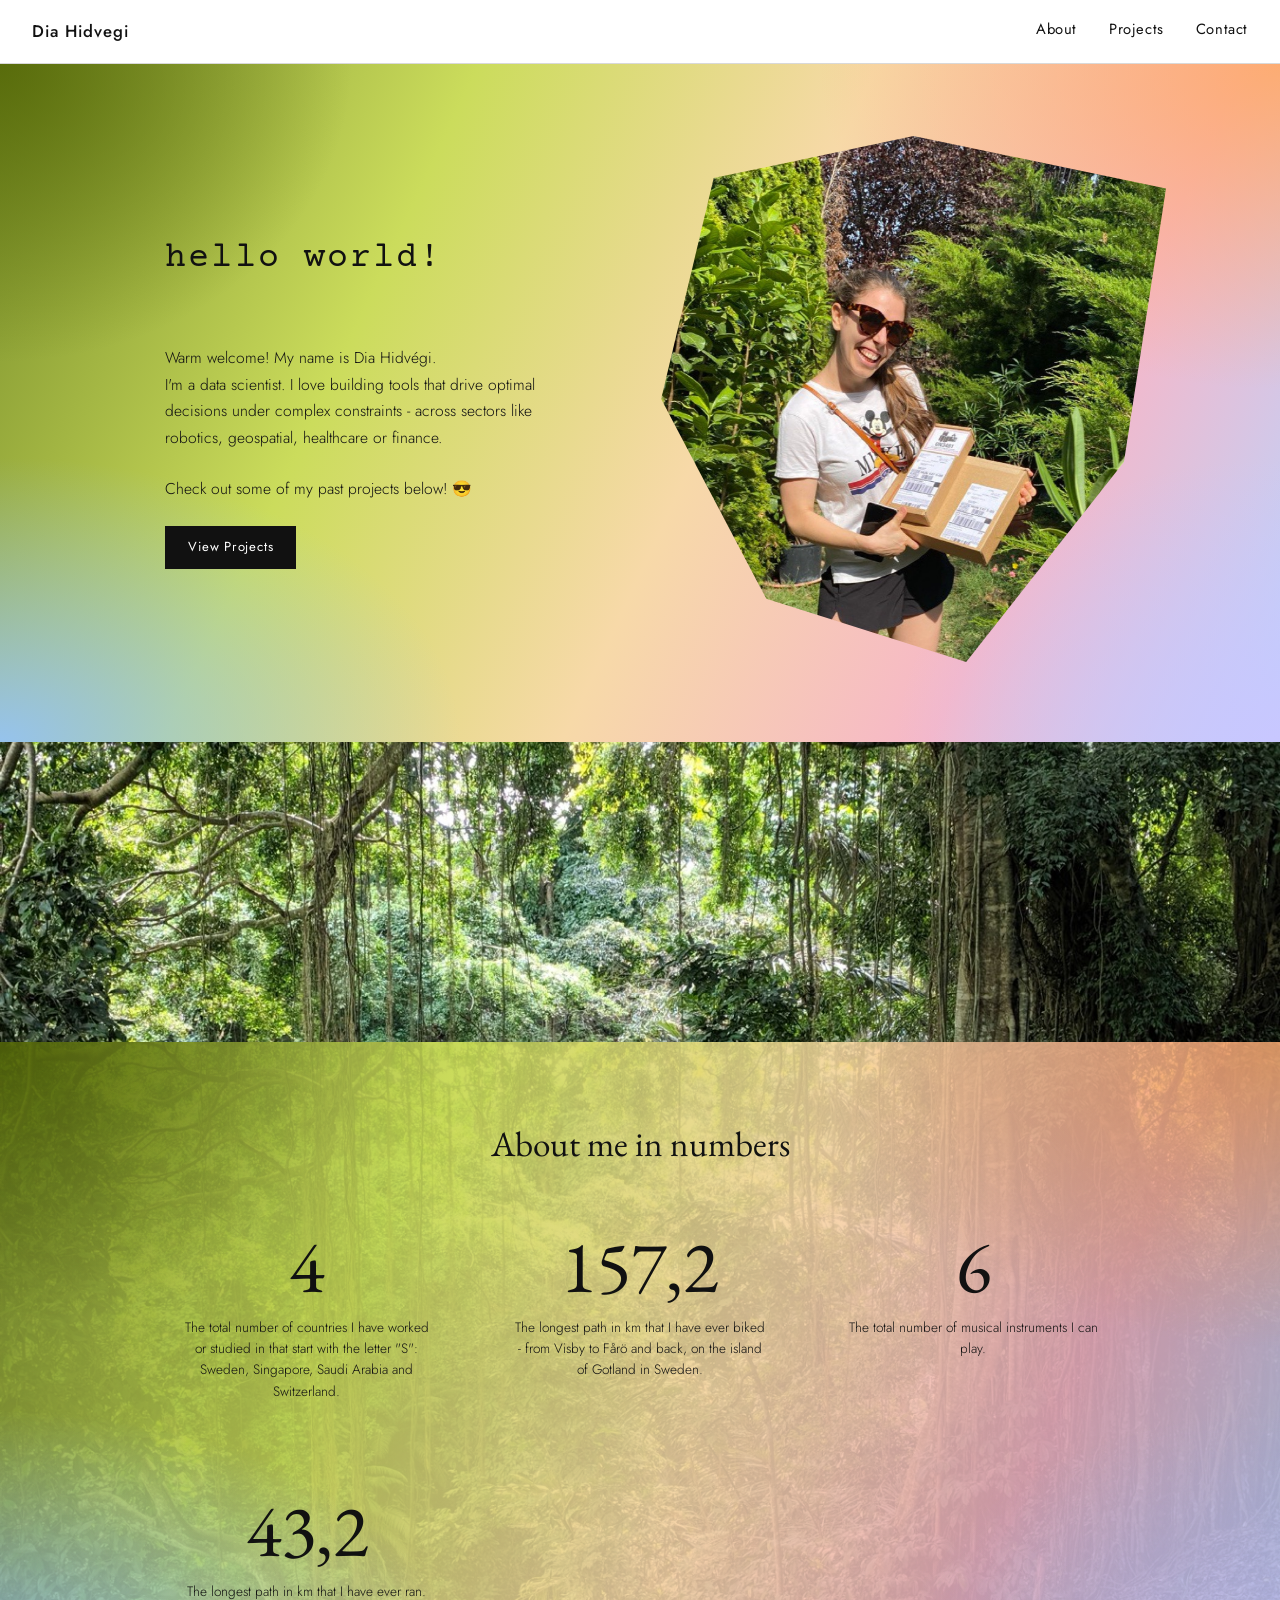
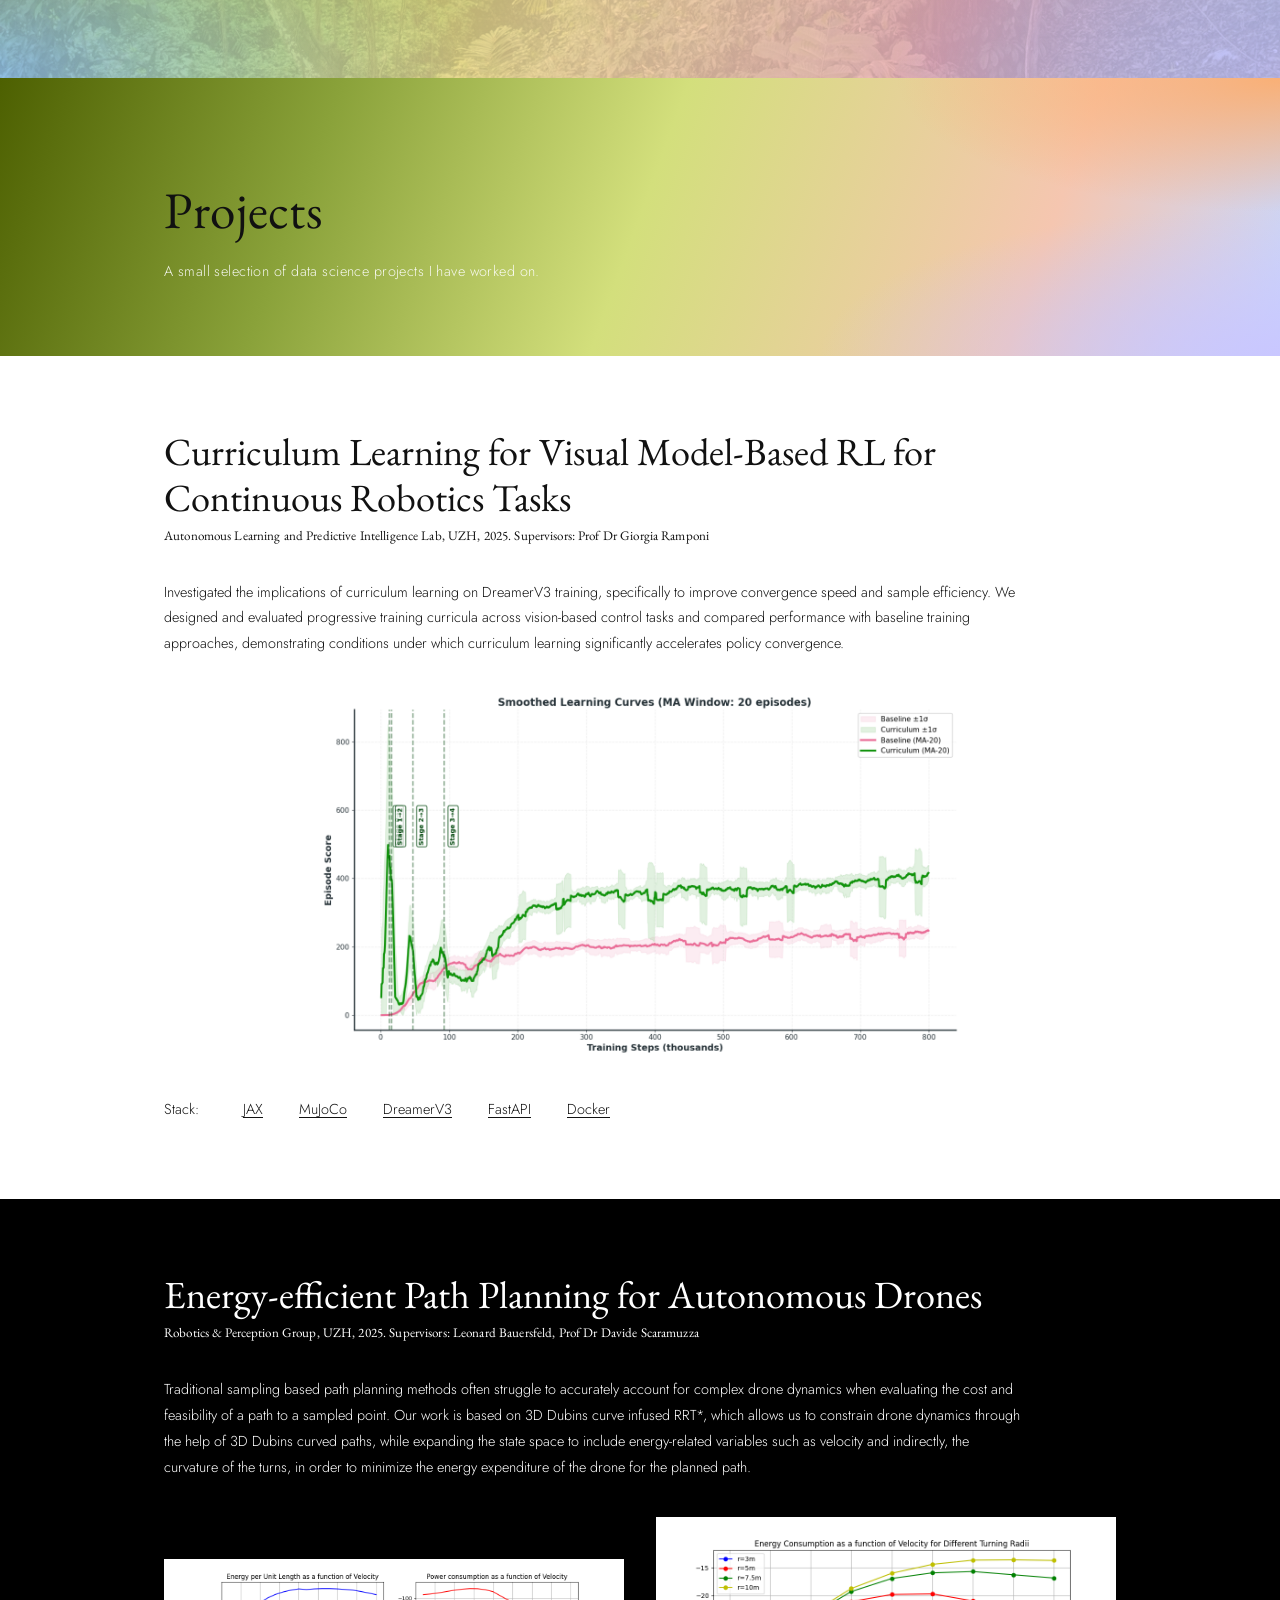
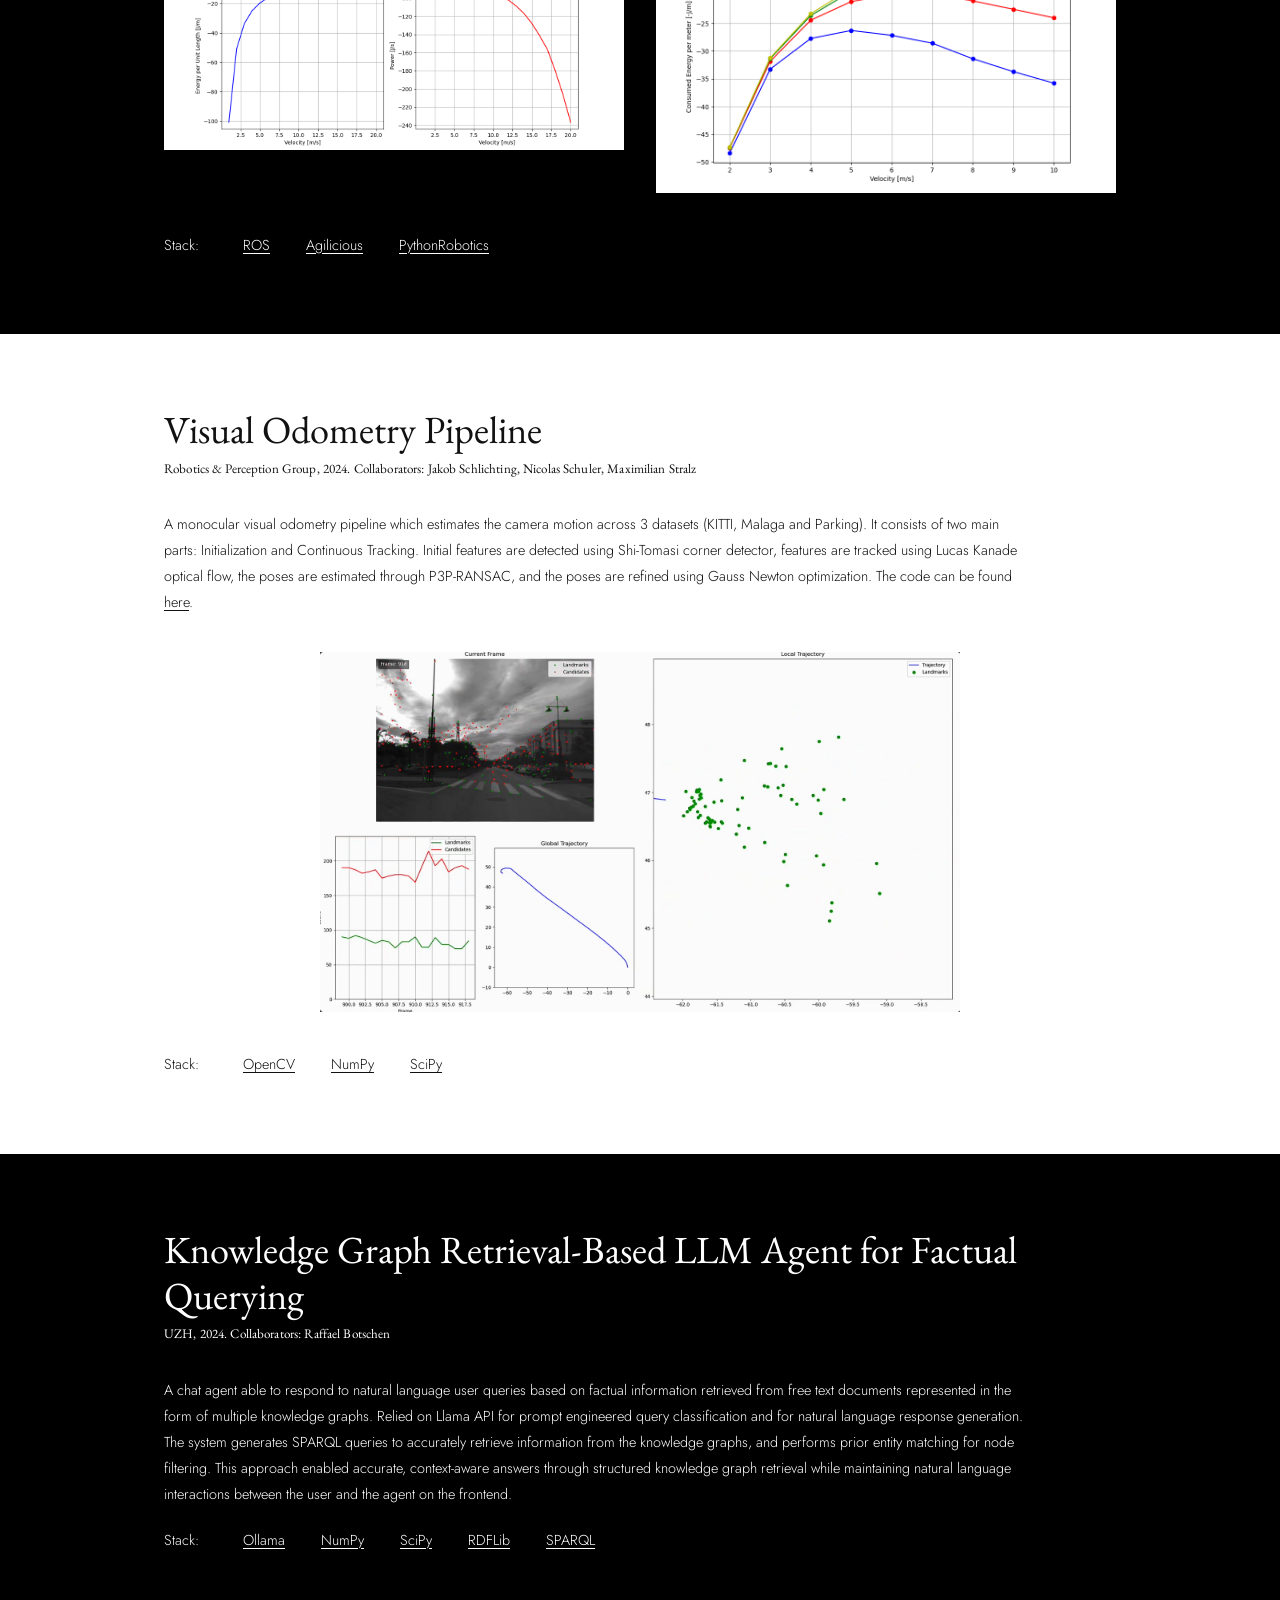
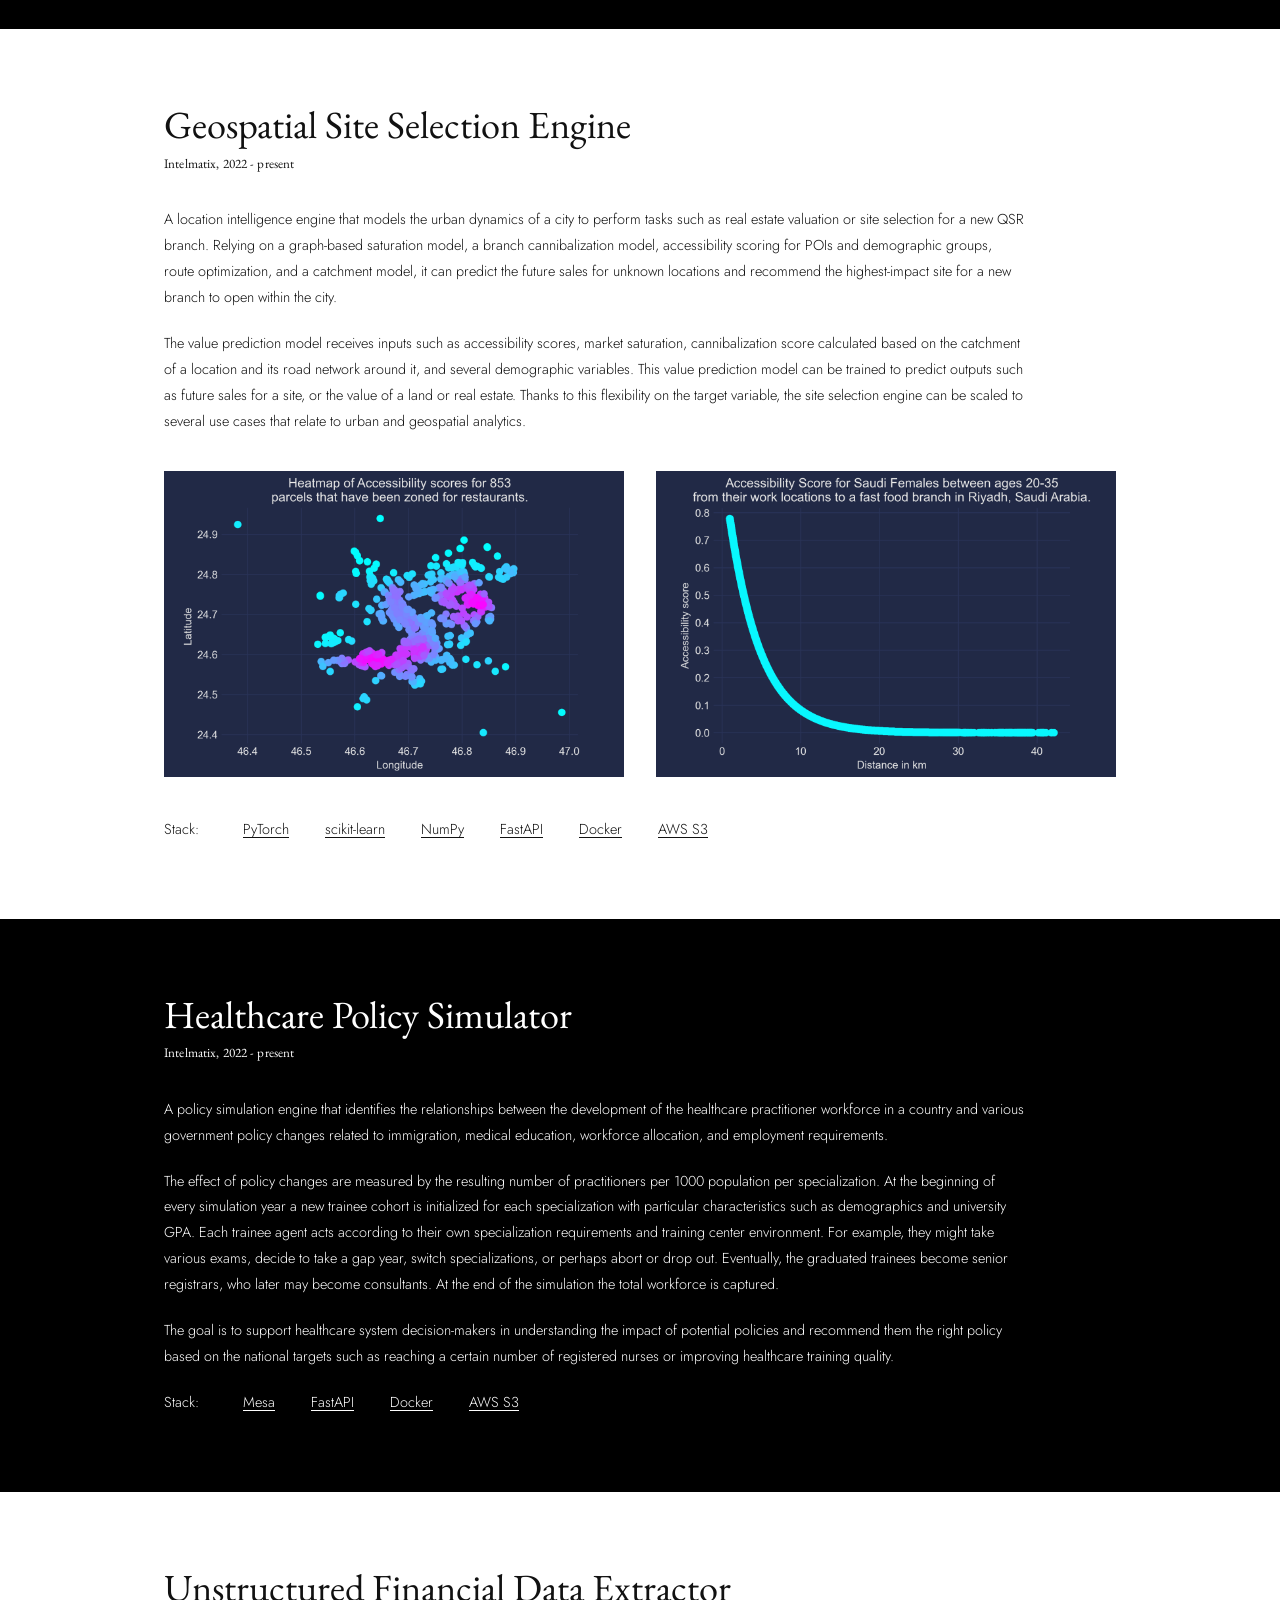
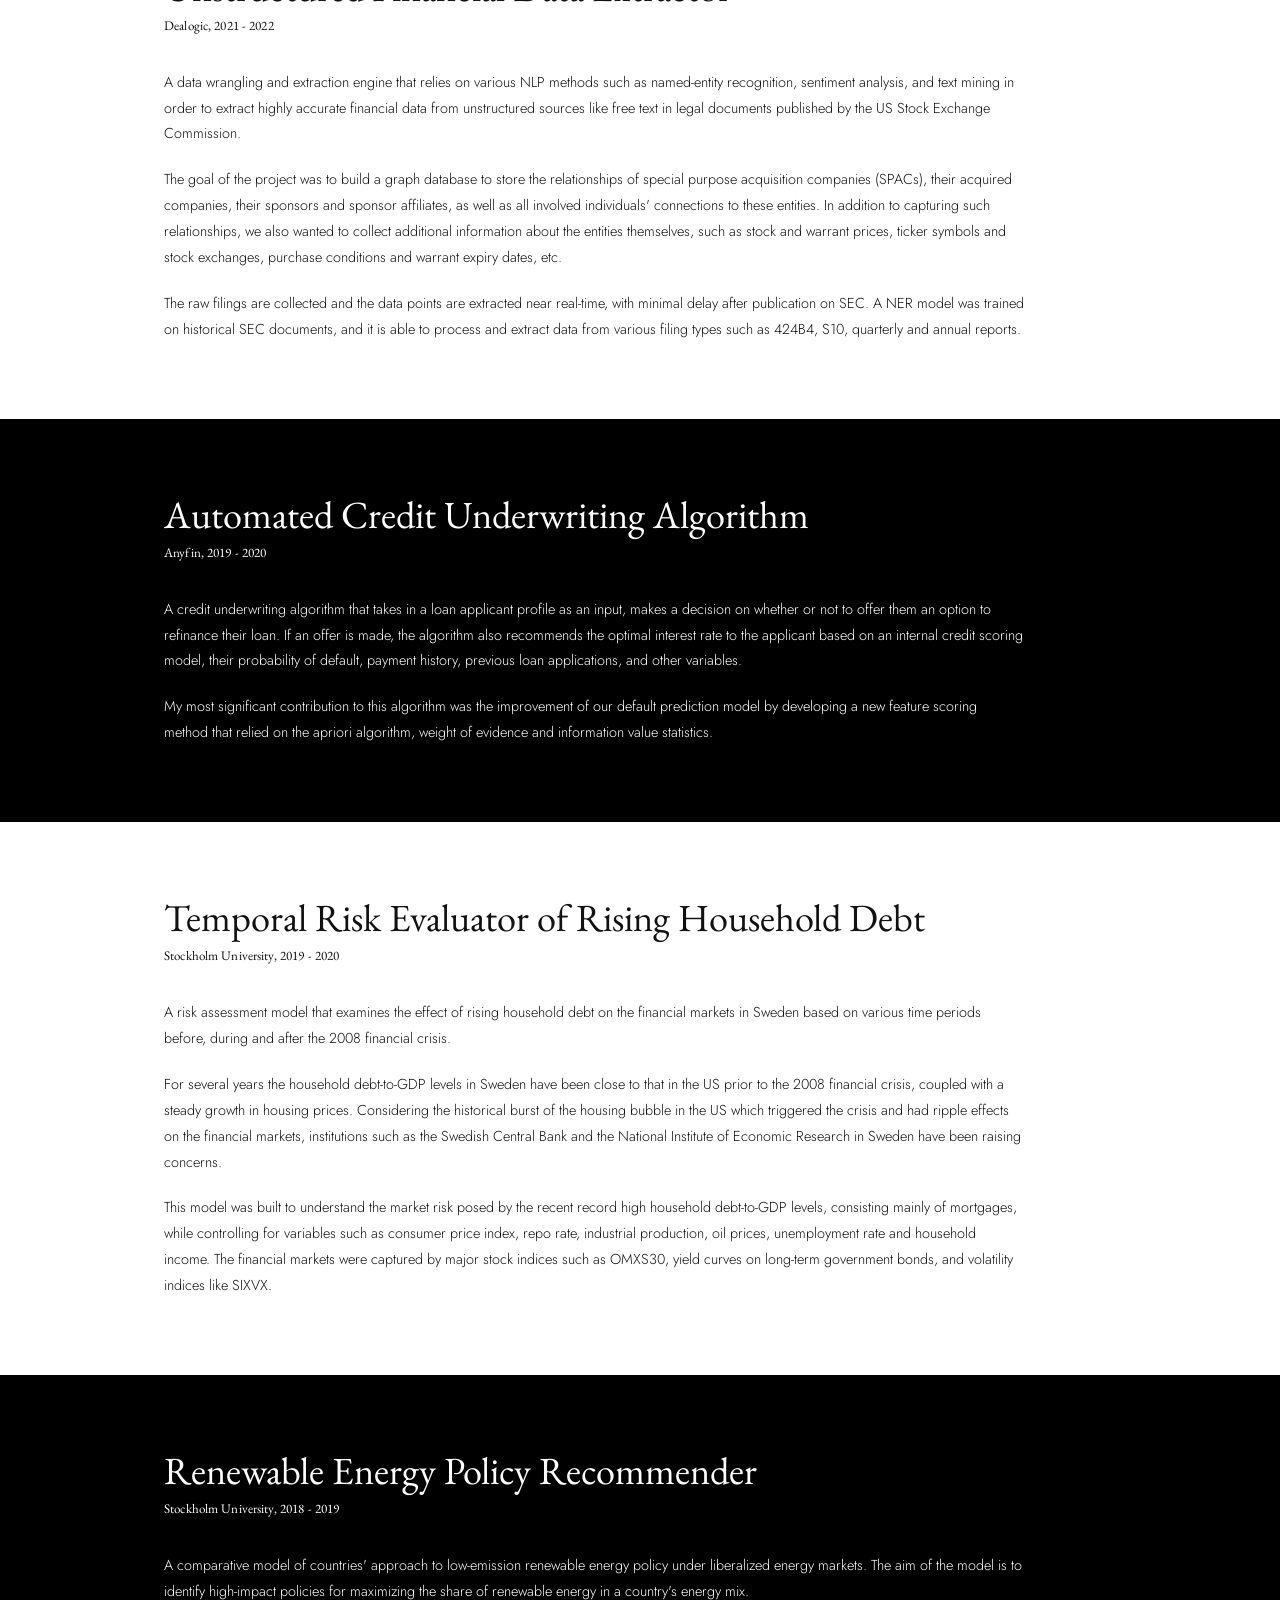
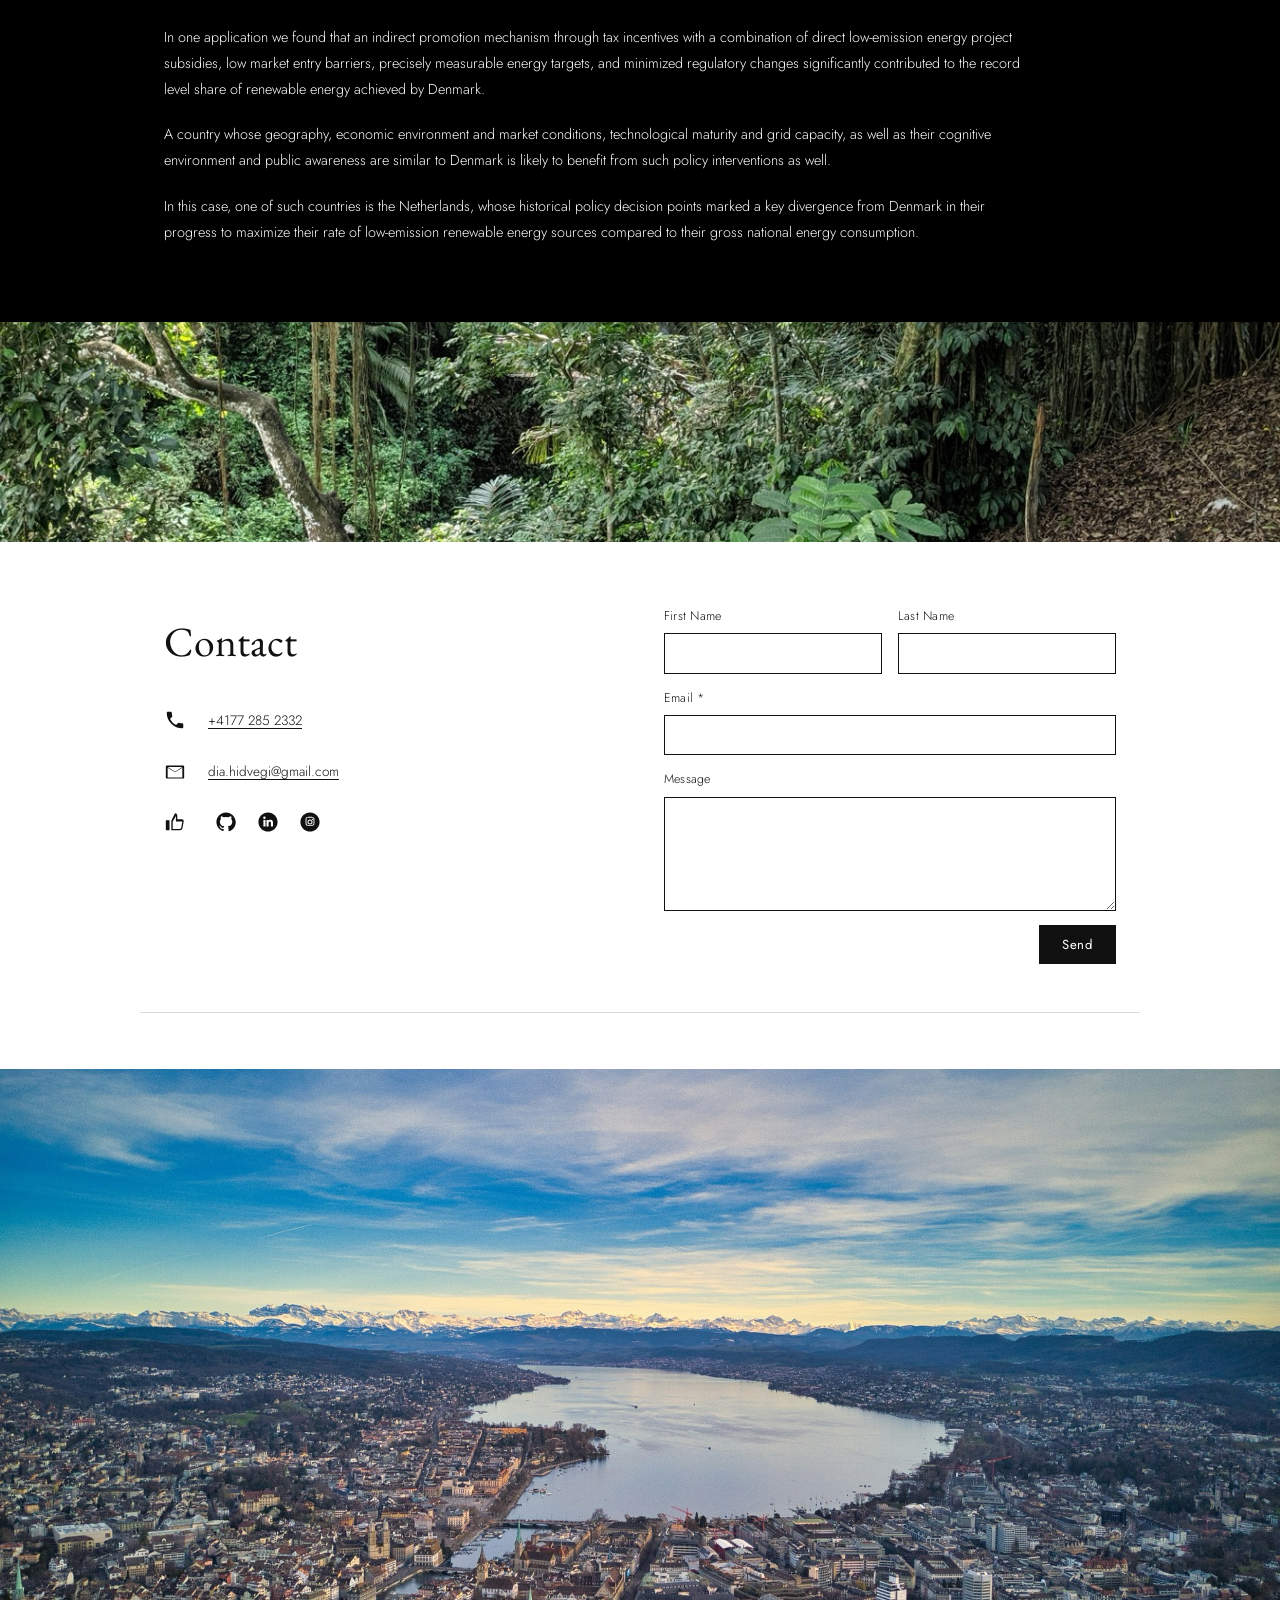
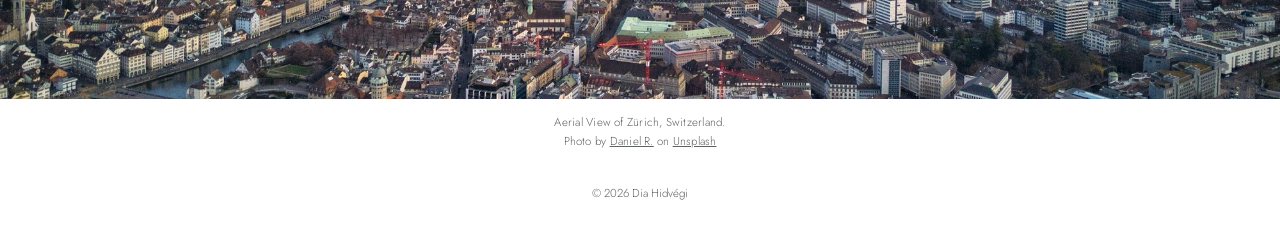
==== index.html @ 5249f591 "Personal website" ====
<!DOCTYPE html>
<html lang="en">
<head>
  <meta charset="UTF-8">
  <meta name="viewport" content="width=device-width, initial-scale=1.0">
  <title>Dia Hidvégi</title>
  <meta name="description" content="Dia Hidvégi is a data scientist building tools that drive optimal decisions under complex constraints, across robotics, geospatial, healthcare and finance.">
  <link rel="preconnect" href="https://fonts.googleapis.com">
  <link rel="preconnect" href="https://fonts.gstatic.com" crossorigin>
  <link href="https://fonts.googleapis.com/css2?family=Courier+Prime&family=EB+Garamond:ital,wght@0,400;0,500;1,400&family=Jost:wght@300;400;500&display=swap" rel="stylesheet">
  <link rel="stylesheet" href="style.css">
  <link rel="icon" href="data:image/svg+xml,<svg xmlns='http://www.w3.org/2000/svg' viewBox='0 0 100 100'><text y='.9em' font-size='90'>👋</text></svg>">
</head>
<body>

  <header class="site-header">
    <a class="brand" href="#top">Dia Hidvegi</a>
    <nav class="site-nav" aria-label="Main">
      <a href="#about">About</a>
      <a href="#projects">Projects</a>
      <a href="#contact">Contact</a>
    </nav>
  </header>

  <main id="top">

    <!-- Hero -->
    <section class="hero gradient-bg">
      <div class="hero-inner">
        <div class="hero-text">
          <h1 class="mono">hello world!</h1>
          <p class="lead">
            Warm welcome! My name is Dia Hidvégi.<br>
            I'm a data scientist. I love building tools that drive optimal decisions under complex constraints - across sectors like robotics, geospatial, healthcare or finance.
          </p>
          <p class="lead">Check out some of my past projects below! 😎</p>
          <a class="btn" href="#projects">View Projects</a>
        </div>
        <div class="hero-photo">
          <img src="assets/profile.jpg" alt="Dia Hidvégi smiling in a garden, holding a parcel">
        </div>
      </div>
    </section>

    <!-- Jungle band -->
    <div class="band band-jungle" role="presentation"></div>

    <!-- About in numbers -->
    <section id="about" class="numbers gradient-bg gradient-bg--soft">
      <div class="container">
        <h2 class="section-title">About me in numbers</h2>
        <ul class="stats">
          <li>
            <span class="stat-value">4</span>
            <span class="stat-label">The total number of countries I have worked or studied in that start with the letter "S": Sweden, Singapore, Saudi Arabia and Switzerland.</span>
          </li>
          <li>
            <span class="stat-value">157,2</span>
            <span class="stat-label">The longest path in km that I have ever biked - from Visby to Fårö and back, on the island of Gotland in Sweden.</span>
          </li>
          <li>
            <span class="stat-value">6</span>
            <span class="stat-label">The total number of musical instruments I can play.</span>
          </li>
          <li>
            <span class="stat-value">43,2</span>
            <span class="stat-label">The longest path in km that I have ever ran.</span>
          </li>
        </ul>
      </div>
    </section>

    <!-- Projects -->
    <section id="projects" class="projects-intro gradient-bg gradient-bg--projects">
      <div class="container">
        <h2 class="projects-heading">Projects</h2>
        <p class="projects-sub">A small selection of data science projects I have worked on.</p>
      </div>
    </section>

    <article class="project project--light">
      <div class="container">
        <h3>Curriculum Learning for Visual Model-Based RL for Continuous Robotics Tasks</h3>
        <p class="meta">Autonomous Learning and Predictive Intelligence Lab, UZH, 2025. Supervisors: Prof Dr Giorgia Ramponi</p>
        <p>Investigated the implications of curriculum learning on DreamerV3 training, specifically to improve convergence speed and sample efficiency. We designed and evaluated progressive training curricula across vision-based control tasks and compared performance with baseline training approaches, demonstrating conditions under which curriculum learning significantly accelerates policy convergence.</p>
        <figure class="figure figure--single">
          <img src="assets/curriculum-learning.png" alt="Smoothed learning curves comparing curriculum training against the baseline over 800 thousand training steps">
        </figure>
        <p class="stack"><span>Stack:</span>
          <a href="https://docs.jax.dev/en/" target="_blank" rel="noopener">JAX</a>
          <a href="https://gymnasium.farama.org/environments/mujoco/" target="_blank" rel="noopener">MuJoCo</a>
          <a href="https://github.com/danijar/dreamerv3" target="_blank" rel="noopener">DreamerV3</a>
          <a href="https://fastapi.tiangolo.com/" target="_blank" rel="noopener">FastAPI</a>
          <a href="https://www.docker.com/" target="_blank" rel="noopener">Docker</a>
        </p>
      </div>
    </article>

    <article class="project project--dark">
      <div class="container">
        <h3>Energy-efficient Path Planning for Autonomous Drones</h3>
        <p class="meta">Robotics &amp; Perception Group, UZH, 2025. Supervisors: Leonard Bauersfeld, Prof Dr Davide Scaramuzza</p>
        <p>Traditional sampling based path planning methods often struggle to accurately account for complex drone dynamics when evaluating the cost and feasibility of a path to a sampled point. Our work is based on 3D Dubins curve infused RRT*, which allows us to constrain drone dynamics through the help of 3D Dubins curved paths, while expanding the state space to include energy-related variables such as velocity and indirectly, the curvature of the turns, in order to minimize the energy expenditure of the drone for the planned path.</p>
        <figure class="figure figure--pair">
          <img src="assets/drone-energy-velocity.png" alt="Energy per unit length and power consumption as a function of velocity">
          <img src="assets/drone-energy-radii.png" alt="Energy consumption as a function of velocity for different turning radii">
        </figure>
        <p class="stack"><span>Stack:</span>
          <a href="https://github.com/ros-infrastructure/www.ros.org" target="_blank" rel="noopener">ROS</a>
          <a href="https://github.com/uzh-rpg/agilicious" target="_blank" rel="noopener">Agilicious</a>
          <a href="https://github.com/AtsushiSakai/PythonRobotics" target="_blank" rel="noopener">PythonRobotics</a>
        </p>
      </div>
    </article>

    <article class="project project--light">
      <div class="container">
        <h3>Visual Odometry Pipeline</h3>
        <p class="meta">Robotics &amp; Perception Group, 2024. Collaborators: Jakob Schlichting, Nicolas Schuler, Maximilian Stralz</p>
        <p>A monocular visual odometry pipeline which estimates the camera motion across 3 datasets (KITTI, Malaga and Parking). It consists of two main parts: Initialization and Continuous Tracking. Initial features are detected using Shi-Tomasi corner detector, features are tracked using Lucas Kanade optical flow, the poses are estimated through P3P-RANSAC, and the poses are refined using Gauss Newton optimization. The code can be found <a href="https://github.com/DiaHidvegi/visual-odometry" target="_blank" rel="noopener">here</a>.</p>
        <figure class="figure figure--single">
          <img src="assets/visual-odometry.jpg" alt="Visual odometry dashboard showing tracked landmarks on a street frame, landmark counts, and the global and local trajectories">
        </figure>
        <p class="stack"><span>Stack:</span>
          <a href="https://github.com/opencv/opencv" target="_blank" rel="noopener">OpenCV</a>
          <a href="https://numpy.org/" target="_blank" rel="noopener">NumPy</a>
          <a href="https://scipy.org/" target="_blank" rel="noopener">SciPy</a>
        </p>
      </div>
    </article>

    <article class="project project--dark">
      <div class="container">
        <h3>Knowledge Graph Retrieval-Based LLM Agent for Factual Querying</h3>
        <p class="meta">UZH, 2024. Collaborators: Raffael Botschen</p>
        <p>A chat agent able to respond to natural language user queries based on factual information retrieved from free text documents represented in the form of multiple knowledge graphs. Relied on Llama API for prompt engineered query classification and for natural language response generation. The system generates SPARQL queries to accurately retrieve information from the knowledge graphs, and performs prior entity matching for node filtering. This approach enabled accurate, context-aware answers through structured knowledge graph retrieval while maintaining natural language interactions between the user and the agent on the frontend.</p>
        <p class="stack"><span>Stack:</span>
          <a href="https://github.com/ollama/ollama" target="_blank" rel="noopener">Ollama</a>
          <a href="https://numpy.org/" target="_blank" rel="noopener">NumPy</a>
          <a href="https://scipy.org/" target="_blank" rel="noopener">SciPy</a>
          <a href="https://rdflib.readthedocs.io" target="_blank" rel="noopener">RDFLib</a>
          <a href="https://www.w3.org/TR/sparql11-query/" target="_blank" rel="noopener">SPARQL</a>
        </p>
      </div>
    </article>

    <article class="project project--light">
      <div class="container">
        <h3>Geospatial Site Selection Engine</h3>
        <p class="meta">Intelmatix, 2022 - present</p>
        <p>A location intelligence engine that models the urban dynamics of a city to perform tasks such as real estate valuation or site selection for a new QSR branch. Relying on a graph-based saturation model, a branch cannibalization model, accessibility scoring for POIs and demographic groups, route optimization, and a catchment model, it can predict the future sales for unknown locations and recommend the highest-impact site for a new branch to open within the city.</p>
        <p>The value prediction model receives inputs such as accessibility scores, market saturation, cannibalization score calculated based on the catchment of a location and its road network around it, and several demographic variables. This value prediction model can be trained to predict outputs such as future sales for a site, or the value of a land or real estate. Thanks to this flexibility on the target variable, the site selection engine can be scaled to several use cases that relate to urban and geospatial analytics.</p>
        <figure class="figure figure--pair">
          <img src="assets/accessibility-heatmap.png" alt="Heatmap of accessibility scores for 853 parcels zoned for restaurants">
          <img src="assets/accessibility-distance.png" alt="Accessibility score for Saudi females aged 20 to 35 from their work locations to a fast food branch in Riyadh, plotted against distance">
        </figure>
        <p class="stack"><span>Stack:</span>
          <a href="https://pytorch.org/" target="_blank" rel="noopener">PyTorch</a>
          <a href="https://scikit-learn.org/" target="_blank" rel="noopener">scikit-learn</a>
          <a href="https://numpy.org/" target="_blank" rel="noopener">NumPy</a>
          <a href="https://fastapi.tiangolo.com/" target="_blank" rel="noopener">FastAPI</a>
          <a href="https://www.docker.com/" target="_blank" rel="noopener">Docker</a>
          <a href="https://aws.amazon.com/s3/" target="_blank" rel="noopener">AWS S3</a>
        </p>
      </div>
    </article>

    <article class="project project--dark">
      <div class="container">
        <h3>Healthcare Policy Simulator</h3>
        <p class="meta">Intelmatix, 2022 - present</p>
        <p>A policy simulation engine that identifies the relationships between the development of the healthcare practitioner workforce in a country and various government policy changes related to immigration, medical education, workforce allocation, and employment requirements.</p>
        <p>The effect of policy changes are measured by the resulting number of practitioners per 1000 population per specialization. At the beginning of every simulation year a new trainee cohort is initialized for each specialization with particular characteristics such as demographics and university GPA. Each trainee agent acts according to their own specialization requirements and training center environment. For example, they might take various exams, decide to take a gap year, switch specializations, or perhaps abort or drop out. Eventually, the graduated trainees become senior registrars, who later may become consultants. At the end of the simulation the total workforce is captured.</p>
        <p>The goal is to support healthcare system decision-makers in understanding the impact of potential policies and recommend them the right policy based on the national targets such as reaching a certain number of registered nurses or improving healthcare training quality.</p>
        <p class="stack"><span>Stack:</span>
          <a href="https://mesa.readthedocs.io" target="_blank" rel="noopener">Mesa</a>
          <a href="https://fastapi.tiangolo.com/" target="_blank" rel="noopener">FastAPI</a>
          <a href="https://www.docker.com/" target="_blank" rel="noopener">Docker</a>
          <a href="https://aws.amazon.com/s3/" target="_blank" rel="noopener">AWS S3</a>
        </p>
      </div>
    </article>

    <article class="project project--light">
      <div class="container">
        <h3>Unstructured Financial Data Extractor</h3>
        <p class="meta">Dealogic, 2021 - 2022</p>
        <p>A data wrangling and extraction engine that relies on various NLP methods such as named-entity recognition, sentiment analysis, and text mining in order to extract highly accurate financial data from unstructured sources like free text in legal documents published by the US Stock Exchange Commission.</p>
        <p>The goal of the project was to build a graph database to store the relationships of special purpose acquisition companies (SPACs), their acquired companies, their sponsors and sponsor affiliates, as well as all involved individuals' connections to these entities. In addition to capturing such relationships, we also wanted to collect additional information about the entities themselves, such as stock and warrant prices, ticker symbols and stock exchanges, purchase conditions and warrant expiry dates, etc.</p>
        <p>The raw filings are collected and the data points are extracted near real-time, with minimal delay after publication on SEC. A NER model was trained on historical SEC documents, and it is able to process and extract data from various filing types such as 424B4, S10, quarterly and annual reports.</p>
      </div>
    </article>

    <article class="project project--dark">
      <div class="container">
        <h3>Automated Credit Underwriting Algorithm</h3>
        <p class="meta">Anyfin, 2019 - 2020</p>
        <p>A credit underwriting algorithm that takes in a loan applicant profile as an input, makes a decision on whether or not to offer them an option to refinance their loan. If an offer is made, the algorithm also recommends the optimal interest rate to the applicant based on an internal credit scoring model, their probability of default, payment history, previous loan applications, and other variables.</p>
        <p>My most significant contribution to this algorithm was the improvement of our default prediction model by developing a new feature scoring method that relied on the apriori algorithm, weight of evidence and information value statistics.</p>
      </div>
    </article>

    <article class="project project--light">
      <div class="container">
        <h3>Temporal Risk Evaluator of Rising Household Debt</h3>
        <p class="meta">Stockholm University, 2019 - 2020</p>
        <p>A risk assessment model that examines the effect of rising household debt on the financial markets in Sweden based on various time periods before, during and after the 2008 financial crisis.</p>
        <p>For several years the household debt-to-GDP levels in Sweden have been close to that in the US prior to the 2008 financial crisis, coupled with a steady growth in housing prices. Considering the historical burst of the housing bubble in the US which triggered the crisis and had ripple effects on the financial markets, institutions such as the Swedish Central Bank and the National Institute of Economic Research in Sweden have been raising concerns.</p>
        <p>This model was built to understand the market risk posed by the recent record high household debt-to-GDP levels, consisting mainly of mortgages, while controlling for variables such as consumer price index, repo rate, industrial production, oil prices, unemployment rate and household income. The financial markets were captured by major stock indices such as OMXS30, yield curves on long-term government bonds, and volatility indices like SIXVX.</p>
      </div>
    </article>

    <article class="project project--dark">
      <div class="container">
        <h3>Renewable Energy Policy Recommender</h3>
        <p class="meta">Stockholm University, 2018 - 2019</p>
        <p>A comparative model of countries' approach to low-emission renewable energy policy under liberalized energy markets. The aim of the model is to identify high-impact policies for maximizing the share of renewable energy in a country's energy mix.</p>
        <p>In one application we found that an indirect promotion mechanism through tax incentives with a combination of direct low-emission energy project subsidies, low market entry barriers, precisely measurable energy targets, and minimized regulatory changes significantly contributed to the record level share of renewable energy achieved by Denmark.</p>
        <p>A country whose geography, economic environment and market conditions, technological maturity and grid capacity, as well as their cognitive environment and public awareness are similar to Denmark is likely to benefit from such policy interventions as well.</p>
        <p>In this case, one of such countries is the Netherlands, whose historical policy decision points marked a key divergence from Denmark in their progress to maximize their rate of low-emission renewable energy sources compared to their gross national energy consumption.</p>
      </div>
    </article>

    <!-- Jungle band -->
    <div class="band band-jungle band-jungle--low" role="presentation"></div>

    <!-- Contact -->
    <section id="contact" class="contact">
      <div class="container contact-grid">
        <div class="contact-info">
          <h2>Contact</h2>
          <ul class="contact-list">
            <li>
              <svg class="icon" viewBox="0 0 24 24" aria-hidden="true"><path d="M6.6 10.8a15.1 15.1 0 0 0 6.6 6.6l2.2-2.2a1 1 0 0 1 1-.25c1.1.37 2.3.57 3.6.57a1 1 0 0 1 1 1V20a1 1 0 0 1-1 1A17 17 0 0 1 3 4a1 1 0 0 1 1-1h3.5a1 1 0 0 1 1 1c0 1.25.2 2.45.57 3.57a1 1 0 0 1-.25 1L6.6 10.8z"/></svg>
              <a href="tel:+41772852332">+4177 285 2332</a>
            </li>
            <li>
              <svg class="icon" viewBox="0 0 24 24" aria-hidden="true"><path d="M3 5h18a1 1 0 0 1 1 1v12a1 1 0 0 1-1 1H3a1 1 0 0 1-1-1V6a1 1 0 0 1 1-1zm1 2.4V18h16V7.4l-8 5-8-5zM4 6.6l8 5 8-5H4z"/></svg>
              <a href="mailto:dia.hidvegi@gmail.com">dia.hidvegi@gmail.com</a>
            </li>
            <li class="social">
              <svg class="icon" viewBox="0 0 24 24" aria-hidden="true"><path d="M2 10h4v11H2zm6 0.5 4-8a2.5 2.5 0 0 1 2.5 2.5V9h5a2 2 0 0 1 2 2.3l-1.3 7.2A3 3 0 0 1 17.3 21H8V10.5zm1.5 1.1V19.5h7.8a1.5 1.5 0 0 0 1.5-1.2l1.2-6.8H13V5.4l-3.5 6.2z"/></svg>
              <a class="social-link" href="http://github.com/DiaHidvegi" target="_blank" rel="noopener" aria-label="GitHub">
                <svg viewBox="0 0 24 24" aria-hidden="true"><path d="M12 .5C5.6.5.5 5.6.5 12c0 5.1 3.3 9.4 7.9 10.9.6.1.8-.3.8-.6v-2c-3.2.7-3.9-1.4-3.9-1.4-.5-1.3-1.3-1.7-1.3-1.7-1-.7.1-.7.1-.7 1.2.1 1.8 1.2 1.8 1.2 1 1.8 2.7 1.3 3.4 1 .1-.8.4-1.3.7-1.6-2.6-.3-5.3-1.3-5.3-5.7 0-1.3.4-2.3 1.2-3.1-.1-.3-.5-1.5.1-3.1 0 0 1-.3 3.2 1.2a11 11 0 0 1 5.8 0c2.2-1.5 3.2-1.2 3.2-1.2.6 1.6.2 2.8.1 3.1.8.8 1.2 1.8 1.2 3.1 0 4.4-2.7 5.4-5.3 5.7.4.4.8 1.1.8 2.2v3.2c0 .3.2.7.8.6 4.6-1.5 7.9-5.8 7.9-10.9C23.5 5.6 18.4.5 12 .5z"/></svg>
              </a>
              <a class="social-link" href="https://www.linkedin.com/in/dianahidvegi/" target="_blank" rel="noopener" aria-label="LinkedIn">
                <svg viewBox="0 0 24 24" aria-hidden="true"><path d="M12 .5C5.6.5.5 5.6.5 12S5.6 23.5 12 23.5 23.5 18.4 23.5 12 18.4.5 12 .5zM9 17.5H6.5v-8H9v8zM7.7 8.4a1.5 1.5 0 1 1 0-3 1.5 1.5 0 0 1 0 3zm10.3 9.1h-2.5v-3.9c0-.9 0-2.1-1.3-2.1s-1.5 1-1.5 2v4H10.2v-8h2.4v1.1c.3-.6 1.2-1.3 2.4-1.3 2.6 0 3 1.7 3 3.9v4.3z"/></svg>
              </a>
              <a class="social-link" href="https://www.instagram.com/dianahidvegi/" target="_blank" rel="noopener" aria-label="Instagram">
                <svg viewBox="0 0 24 24" aria-hidden="true"><path d="M12 .5C5.6.5.5 5.6.5 12S5.6 23.5 12 23.5 23.5 18.4 23.5 12 18.4.5 12 .5zm0 5.3c1.7 0 1.9 0 2.6.1 1.8.1 2.6.9 2.7 2.7v5.3c-.1 1.8-.9 2.6-2.7 2.7H9.4c-1.8-.1-2.6-.9-2.7-2.7V8.6c.1-1.8.9-2.6 2.7-2.7.7-.1.9-.1 2.6-.1zm0 1.1c-1.7 0-1.9 0-2.5.1-1.2 0-1.7.6-1.7 1.7v5.1c0 1.2.6 1.7 1.7 1.7h5c1.2 0 1.7-.6 1.7-1.7V8.7c0-1.2-.6-1.7-1.7-1.7-.6-.1-.8-.1-2.5-.1zm0 2.1a3 3 0 1 1 0 6 3 3 0 0 1 0-6zm0 1.1a1.9 1.9 0 1 0 0 3.8 1.9 1.9 0 0 0 0-3.8zm3.1-1.9a.7.7 0 1 1 0 1.4.7.7 0 0 1 0-1.4z"/></svg>
              </a>
            </li>
          </ul>
        </div>

        <form class="contact-form" id="contact-form" novalidate>
          <div class="form-row">
            <label>First Name<input type="text" name="first" autocomplete="given-name"></label>
            <label>Last Name<input type="text" name="last" autocomplete="family-name"></label>
          </div>
          <label>Email *<input type="email" name="email" required autocomplete="email"></label>
          <label>Message<textarea name="message" rows="4"></textarea></label>
          <div class="form-actions">
            <span class="form-note" id="form-note" aria-live="polite"></span>
            <button type="submit" class="btn">Send</button>
          </div>
        </form>
      </div>
    </section>

    <!-- Zürich band -->
    <figure class="band band-zurich">
      <img src="assets/zurich.jpg" alt="Aerial view of Zürich, Switzerland, with the lake and the Alps on the horizon">
      <figcaption>
        Aerial View of Zürich, Switzerland.<br>
        Photo by <a href="https://unsplash.com/@misterjackdaniel?utm_content=creditCopyText&utm_medium=referral&utm_source=unsplash" target="_blank" rel="noopener">Daniel R.</a> on <a href="https://unsplash.com/photos/an-aerial-view-of-a-city-and-a-body-of-water-J9AU2n6nQD0?utm_content=creditCopyText&utm_medium=referral&utm_source=unsplash" target="_blank" rel="noopener">Unsplash</a>
      </figcaption>
    </figure>

  </main>

  <footer class="site-footer">
    <p>© <span id="year">2026</span> Dia Hidvégi</p>
  </footer>

  <script>
    document.getElementById('year').textContent = new Date().getFullYear();

    // GitHub Pages has no server, so the form opens the visitor's mail client with the message prefilled.
    document.getElementById('contact-form').addEventListener('submit', function (e) {
      e.preventDefault();
      var f = e.target;
      var note = document.getElementById('form-note');
      var email = f.email.value.trim();
      if (!email || !/^[^\s@]+@[^\s@]+\.[^\s@]+$/.test(email)) {
        note.textContent = 'Please enter a valid email address.';
        f.email.focus();
        return;
      }
      var name = (f.first.value + ' ' + f.last.value).trim();
      var subject = 'Message from ' + (name || email) + ' via dianahidvegi.github.io';
      var body = f.message.value + '\n\n— ' + (name ? name + ' (' + email + ')' : email);
      window.location.href = 'mailto:dia.hidvegi@gmail.com?subject=' + encodeURIComponent(subject) + '&body=' + encodeURIComponent(body);
      note.textContent = 'Thanks for your message!';
      f.reset();
    });
  </script>
</body>
</html>
---- style.css ----
/* ------------------------------------------------------------------
   Dia Hidvégi — personal site
   Fonts: EB Garamond (headings), Courier Prime (hero greeting),
   Jost (body, a Futura/Avenir-style geometric sans)
------------------------------------------------------------------- */

:root {
  --ink: #111111;
  --paper: #ffffff;
  --muted: #5f6360;
  --line: #d9d9d9;
  --serif: "EB Garamond", Garamond, "Times New Roman", serif;
  --sans: "Jost", "Avenir Next", "Futura", "Helvetica Neue", Arial, sans-serif;
  --mono: "Courier Prime", "Courier New", Courier, monospace;
  --container: 1000px;
  --gutter: 24px;
  --header-h: 64px;
}

*, *::before, *::after { box-sizing: border-box; }

html { scroll-behavior: smooth; }

body {
  margin: 0;
  font-family: var(--sans);
  font-weight: 300;
  font-size: 15px;
  line-height: 1.7;
  color: var(--ink);
  background: var(--paper);
  -webkit-font-smoothing: antialiased;
}

img { max-width: 100%; height: auto; display: block; }
a { color: inherit; }

.container {
  max-width: var(--container);
  margin: 0 auto;
  padding: 0 var(--gutter);
}

/* ---------- Header ---------- */

.site-header {
  position: sticky;
  top: 0;
  z-index: 20;
  height: var(--header-h);
  display: flex;
  align-items: center;
  justify-content: space-between;
  padding: 0 32px;
  background: rgba(255, 255, 255, 0.92);
  backdrop-filter: blur(8px);
  -webkit-backdrop-filter: blur(8px);
  border-bottom: 1px solid var(--line);
  font-weight: 400;
  letter-spacing: 0.04em;
}

.brand {
  font-family: var(--sans);
  font-weight: 500;
  font-size: 1.05rem;
  text-decoration: none;
  letter-spacing: 0.06em;
}

.site-nav { display: flex; gap: 32px; }
.site-nav a {
  text-decoration: none;
  font-size: 0.92rem;
  padding-bottom: 2px;
  border-bottom: 1px solid transparent;
  transition: border-color 0.2s;
}
.site-nav a:hover { border-color: var(--ink); }

/* ---------- Gradient backdrops ---------- */

.gradient-bg {
  position: relative;
  background:
    radial-gradient(60% 80% at 100% 0%, rgba(255, 170, 99, 0.85) 0%, rgba(255, 170, 99, 0) 60%),
    radial-gradient(50% 70% at 100% 100%, rgba(201, 198, 255, 0.95) 0%, rgba(201, 198, 255, 0) 60%),
    radial-gradient(60% 70% at 0% 100%, rgba(147, 195, 255, 0.9) 0%, rgba(147, 195, 255, 0) 60%),
    radial-gradient(50% 80% at 0% 0%, rgba(77, 96, 1, 0.75) 0%, rgba(77, 96, 1, 0) 55%),
    linear-gradient(115deg, #7a8f2a 0%, #cbdc5c 30%, #f7d9a8 55%, #f6b7c8 78%, #b9d4ff 100%);
}

/* About-in-numbers: same gradient washed out with a faint jungle photo, like the original */
.gradient-bg--soft::before {
  content: "";
  position: absolute;
  inset: 0;
  background: url("assets/jungle.jpg") center / cover no-repeat;
  opacity: 0.18;
  mix-blend-mode: multiply;
  pointer-events: none;
}
.gradient-bg--soft > * { position: relative; }

/* Projects intro: greener at left, like the original */
.gradient-bg--projects {
  background:
    radial-gradient(60% 90% at 100% 100%, rgba(201, 198, 255, 0.95) 0%, rgba(201, 198, 255, 0) 60%),
    radial-gradient(50% 80% at 100% 0%, rgba(255, 170, 99, 0.85) 0%, rgba(255, 170, 99, 0) 60%),
    linear-gradient(110deg, #4d6001 0%, #8aa23a 25%, #d3df7c 50%, #f5c6b0 80%, #c7d7ff 100%);
}

/* ---------- Hero ---------- */

.hero {
  padding: 72px 0 80px;
}

.hero-inner {
  max-width: 1100px;
  margin: 0 auto;
  padding: 0 var(--gutter);
  display: grid;
  grid-template-columns: minmax(0, 1fr) minmax(0, 1.1fr);
  gap: 48px;
  align-items: center;
}

.hero-text { padding-left: 4vw; }

.mono {
  font-family: var(--mono);
  font-weight: 400;
  font-size: clamp(1.6rem, 3vw, 2.2rem);
  letter-spacing: 0.06em;
  margin: 0 0 56px;
}

.lead {
  max-width: 420px;
  margin: 0 0 24px;
  font-size: 0.98rem;
}

.btn {
  display: inline-block;
  padding: 9px 22px;
  background: var(--ink);
  color: var(--paper);
  font-family: var(--sans);
  font-weight: 400;
  font-size: 0.82rem;
  letter-spacing: 0.06em;
  text-decoration: none;
  border: 1px solid var(--ink);
  cursor: pointer;
  transition: background 0.2s, color 0.2s;
}
.btn:hover { background: transparent; color: var(--ink); }

.hero-photo img {
  width: 100%;
  max-width: 560px;
  margin-left: auto;
  aspect-ratio: 1 / 1;
  object-fit: cover;
  /* Faceted crop, echoing the Wix template's hexagonal photo mask */
  clip-path: polygon(52% 0%, 100% 10%, 92% 62%, 62% 100%, 24% 88%, 4% 50%, 14% 8%);
}

/* ---------- Bands ---------- */

.band { position: relative; margin: 0; }

.band-jungle {
  height: 300px;
  background: url("assets/jungle.jpg") center 35% / cover no-repeat;
}
.band-jungle--low { height: 220px; background-position: center 65%; }

.band-zurich img {
  width: 100%;
  height: min(70vh, 640px);
  object-fit: cover;
}
.band-zurich figcaption {
  padding: 14px 0 12px;
  text-align: center;
  font-size: 0.72rem;
  color: var(--muted);
  letter-spacing: 0.02em;
}

/* ---------- About in numbers ---------- */

.numbers { padding: 72px 0 40px; }

.section-title {
  font-family: var(--serif);
  font-weight: 400;
  font-size: clamp(1.7rem, 3vw, 2.2rem);
  text-align: center;
  margin: 0 0 40px;
}

.stats {
  list-style: none;
  margin: 0;
  padding: 0;
  display: grid;
  grid-template-columns: repeat(3, minmax(0, 1fr));
  gap: 40px 48px;
}
.stats li {
  text-align: center;
  padding: 16px 8px 36px;
}
.stats li:nth-child(4) { grid-column: 1; }

.stat-value {
  display: block;
  font-family: var(--serif);
  font-size: clamp(3rem, 6vw, 4.6rem);
  line-height: 1;
  margin-bottom: 14px;
}
.stat-label {
  display: block;
  max-width: 250px;
  margin: 0 auto;
  font-size: 0.85rem;
  line-height: 1.55;
}

/* ---------- Projects ---------- */

.projects-intro { padding: 88px 0 72px; }

.projects-heading {
  font-family: var(--serif);
  font-weight: 400;
  font-size: clamp(2.4rem, 4.5vw, 3.2rem);
  margin: 0 0 6px;
  letter-spacing: 0.01em;
}
.projects-sub {
  margin: 0;
  color: rgba(255, 255, 255, 0.9);
  font-size: 0.9rem;
  letter-spacing: 0.03em;
}

.project { padding: 72px 0 56px; }
.project--light { background: var(--paper); color: var(--ink); }
.project--dark  { background: #000000; color: var(--paper); }

.project h3 {
  font-family: var(--serif);
  font-weight: 400;
  font-size: clamp(1.8rem, 3.2vw, 2.4rem);
  line-height: 1.2;
  margin: 0 0 4px;
}
.project .meta {
  font-family: var(--serif);
  font-size: 0.82rem;
  letter-spacing: 0.01em;
  margin: 0 0 32px;
}
.project p {
  max-width: 860px;
  font-size: 0.9rem;
  line-height: 1.8;
  margin: 0 0 20px;
}
.project p a { text-decoration: underline; text-underline-offset: 3px; }

.figure { margin: 36px 0 40px; }
.figure--single {
  display: flex;
  justify-content: center;
}
.figure--single img {
  max-width: 640px;
  width: 100%;
}
.figure--pair {
  display: grid;
  grid-template-columns: minmax(0, 1fr) minmax(0, 1fr);
  gap: 32px;
  align-items: center;
}
.project--dark .figure img { background: #fff; }

.stack {
  display: flex;
  flex-wrap: wrap;
  gap: 8px 36px;
  align-items: baseline;
  font-size: 0.82rem;
  margin-top: 8px;
}
.stack span { margin-right: 8px; }
.stack a {
  text-decoration: underline;
  text-underline-offset: 3px;
  text-decoration-thickness: 1px;
}

/* ---------- Contact ---------- */

.contact { padding: 64px 0 56px; }

.contact-grid {
  display: grid;
  grid-template-columns: minmax(0, 1fr) minmax(0, 1fr);
  gap: 48px;
  padding-bottom: 48px;
  border-bottom: 1px solid var(--line);
}

.contact h2 {
  font-family: var(--serif);
  font-weight: 400;
  font-size: clamp(1.9rem, 3.5vw, 2.6rem);
  margin: 0 0 32px;
}

.contact-list { list-style: none; margin: 0; padding: 0; }
.contact-list li {
  display: flex;
  align-items: center;
  gap: 22px;
  margin-bottom: 28px;
  font-size: 0.85rem;
}
.contact-list .icon { width: 22px; height: 22px; fill: var(--ink); flex: none; }
.contact-list a { text-decoration: underline; text-underline-offset: 3px; }

.social { gap: 14px; }
.social .icon { margin-right: 8px; }
.social-link svg {
  width: 20px;
  height: 20px;
  fill: var(--ink);
  display: block;
  transition: opacity 0.2s;
}
.social-link:hover svg { opacity: 0.6; }

.contact-form { font-size: 0.78rem; }
.contact-form label {
  display: block;
  margin-bottom: 14px;
  letter-spacing: 0.02em;
}
.contact-form input,
.contact-form textarea {
  display: block;
  width: 100%;
  margin-top: 6px;
  padding: 7px 10px;
  font: inherit;
  font-size: 0.9rem;
  color: var(--ink);
  background: var(--paper);
  border: 1px solid var(--ink);
  border-radius: 0;
  resize: vertical;
}
.contact-form input:focus,
.contact-form textarea:focus {
  outline: 2px solid #116dff;
  outline-offset: 1px;
}
.form-row {
  display: grid;
  grid-template-columns: minmax(0, 1fr) minmax(0, 1fr);
  gap: 16px;
}
.form-actions {
  display: flex;
  justify-content: flex-end;
  align-items: center;
  gap: 16px;
  margin-top: 4px;
}
.form-note { color: var(--muted); }

/* ---------- Footer ---------- */

.site-footer {
  padding: 20px var(--gutter) 28px;
  text-align: center;
  font-size: 0.72rem;
  color: var(--muted);
}
.site-footer p { margin: 0; }

/* ---------- Responsive ---------- */

@media (max-width: 860px) {
  .hero-inner { grid-template-columns: 1fr; gap: 32px; }
  .hero-text { padding-left: 0; order: 2; }
  .hero-photo { order: 1; }
  .hero-photo img { max-width: 420px; margin: 0 auto; }
  .mono { margin-bottom: 32px; }

  .stats { grid-template-columns: minmax(0, 1fr) minmax(0, 1fr); gap: 24px; }
  .stats li:nth-child(4) { grid-column: auto; }

  .contact-grid { grid-template-columns: 1fr; gap: 32px; }
}

@media (max-width: 600px) {
  :root { --gutter: 16px; }
  .site-header { padding: 0 16px; }
  .site-nav { gap: 18px; }
  .site-nav a { font-size: 0.85rem; }
  .hero { padding: 40px 0 56px; }
  .band-jungle { height: 200px; }
  .stats { grid-template-columns: 1fr; }
  .figure--pair { grid-template-columns: minmax(0, 1fr); gap: 20px; }
  .stack { gap: 8px 24px; }
  .form-row { grid-template-columns: 1fr; gap: 0; }
}

@media (prefers-reduced-motion: reduce) {
  html { scroll-behavior: auto; }
}
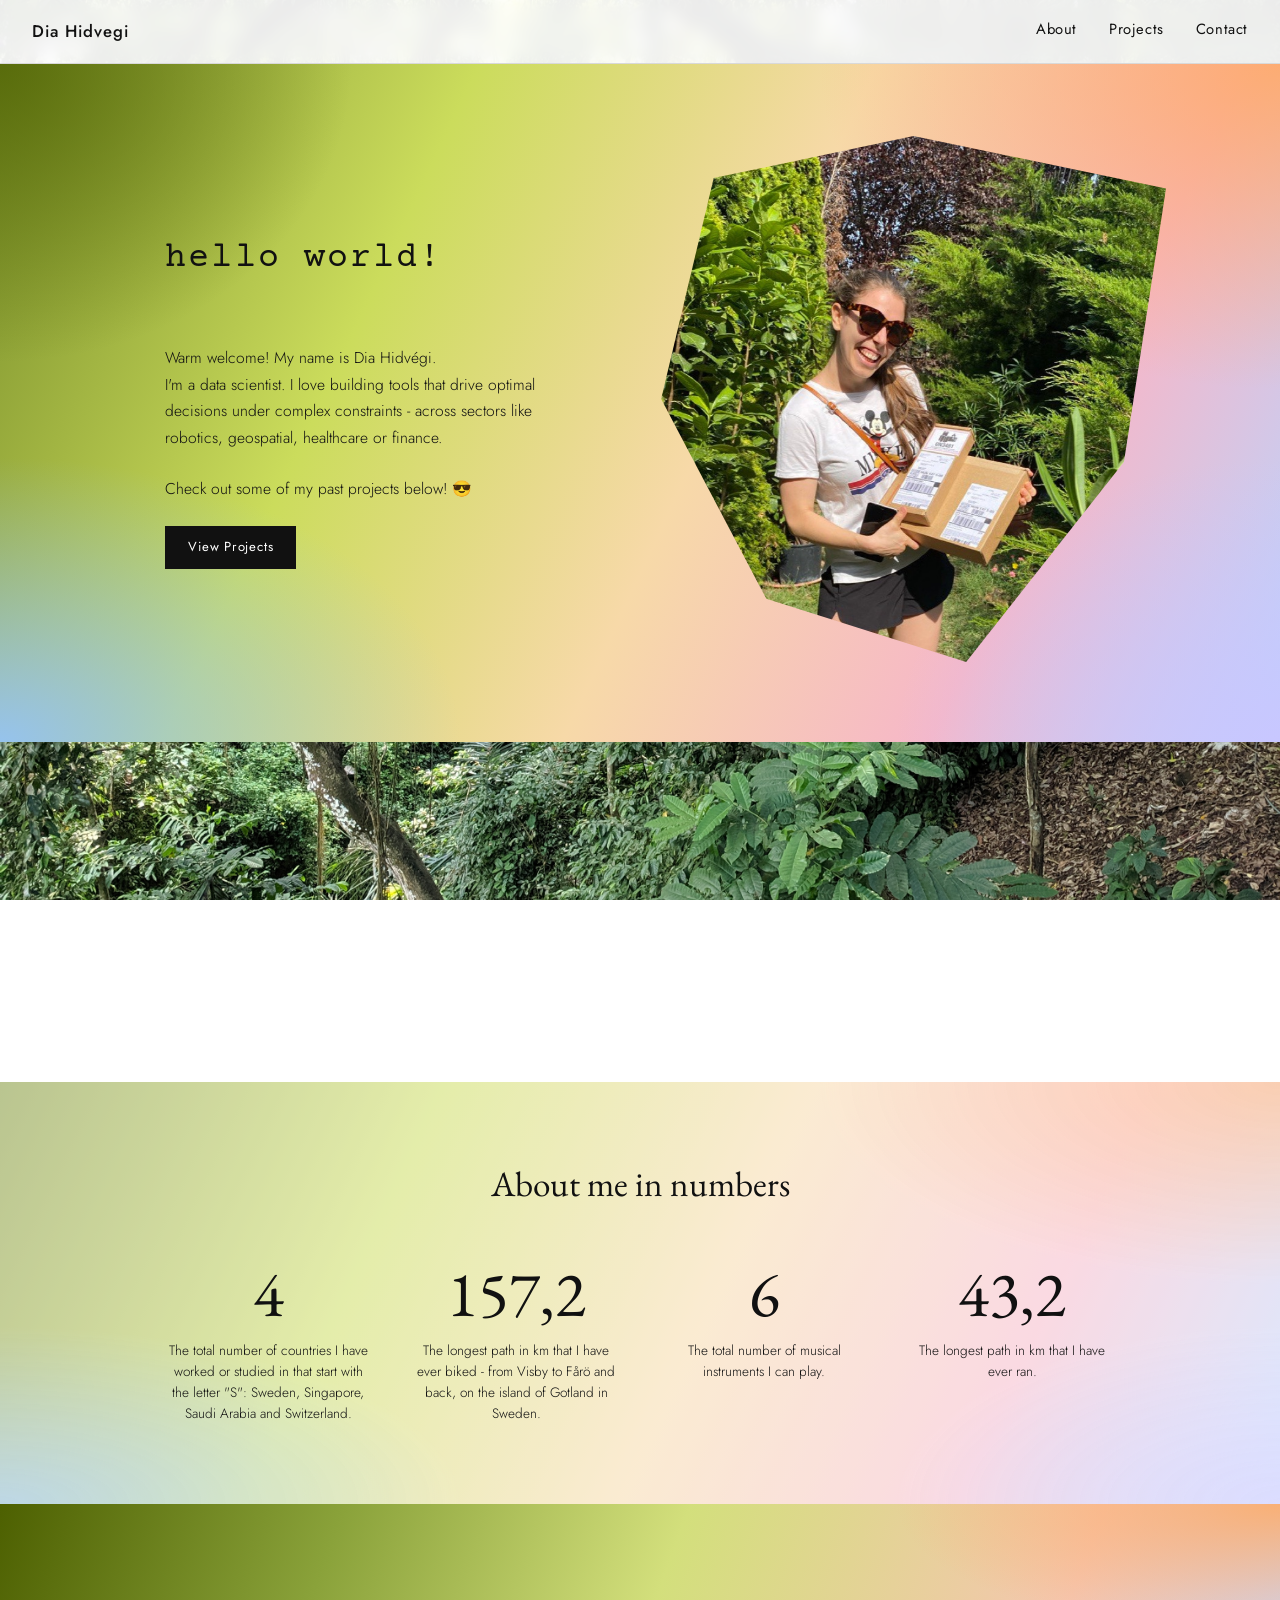
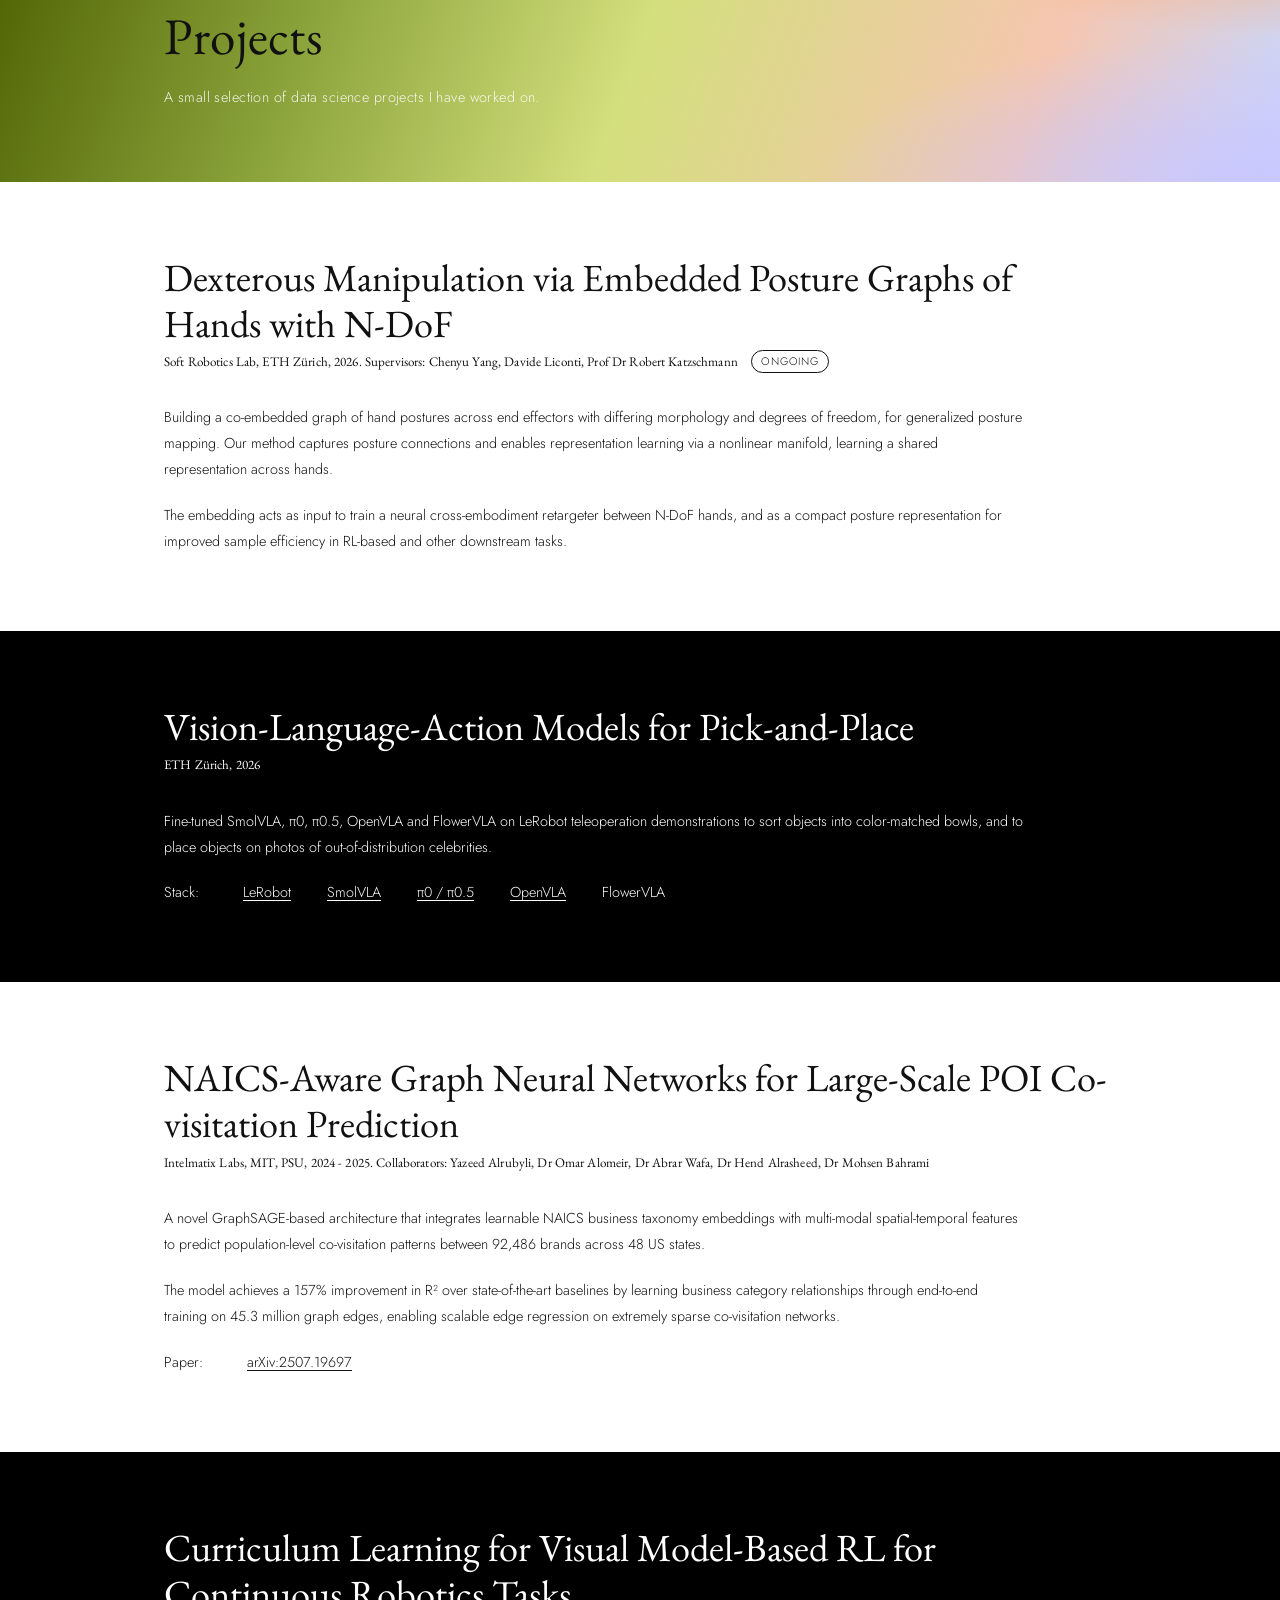
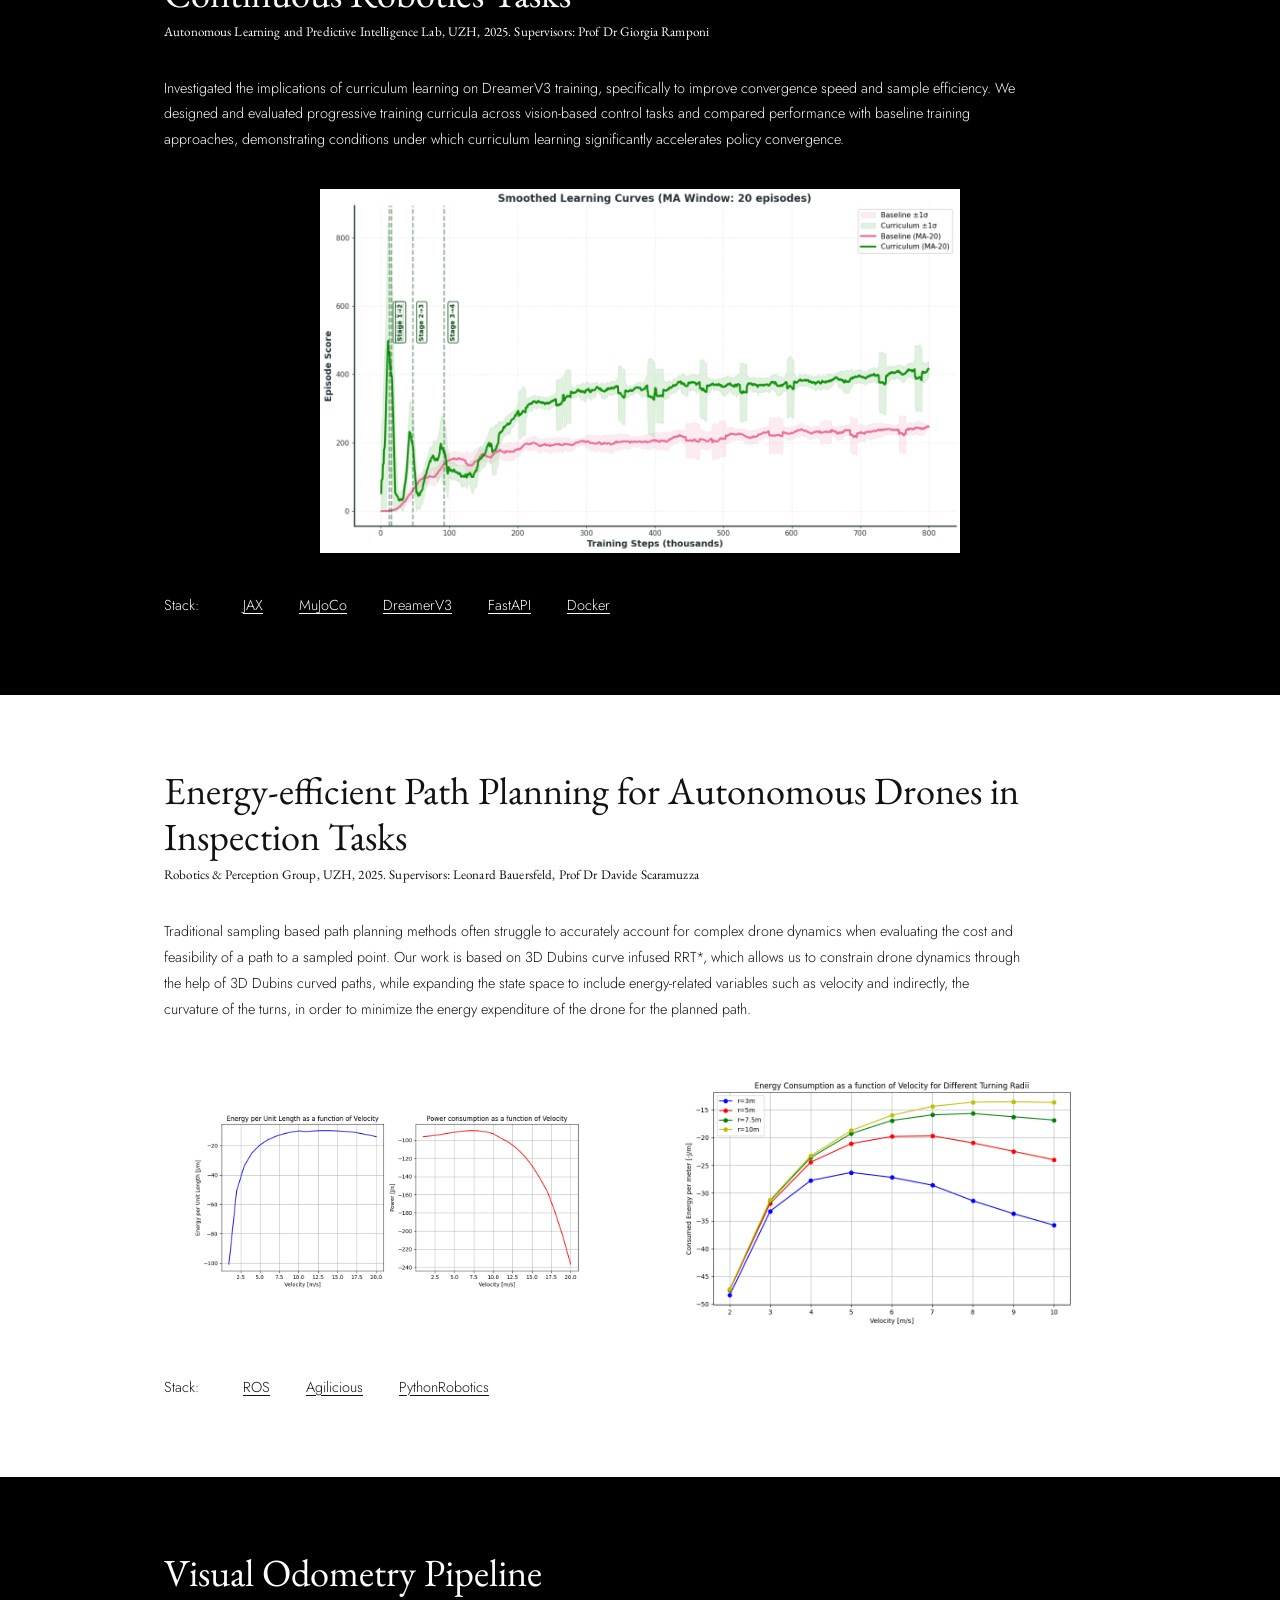
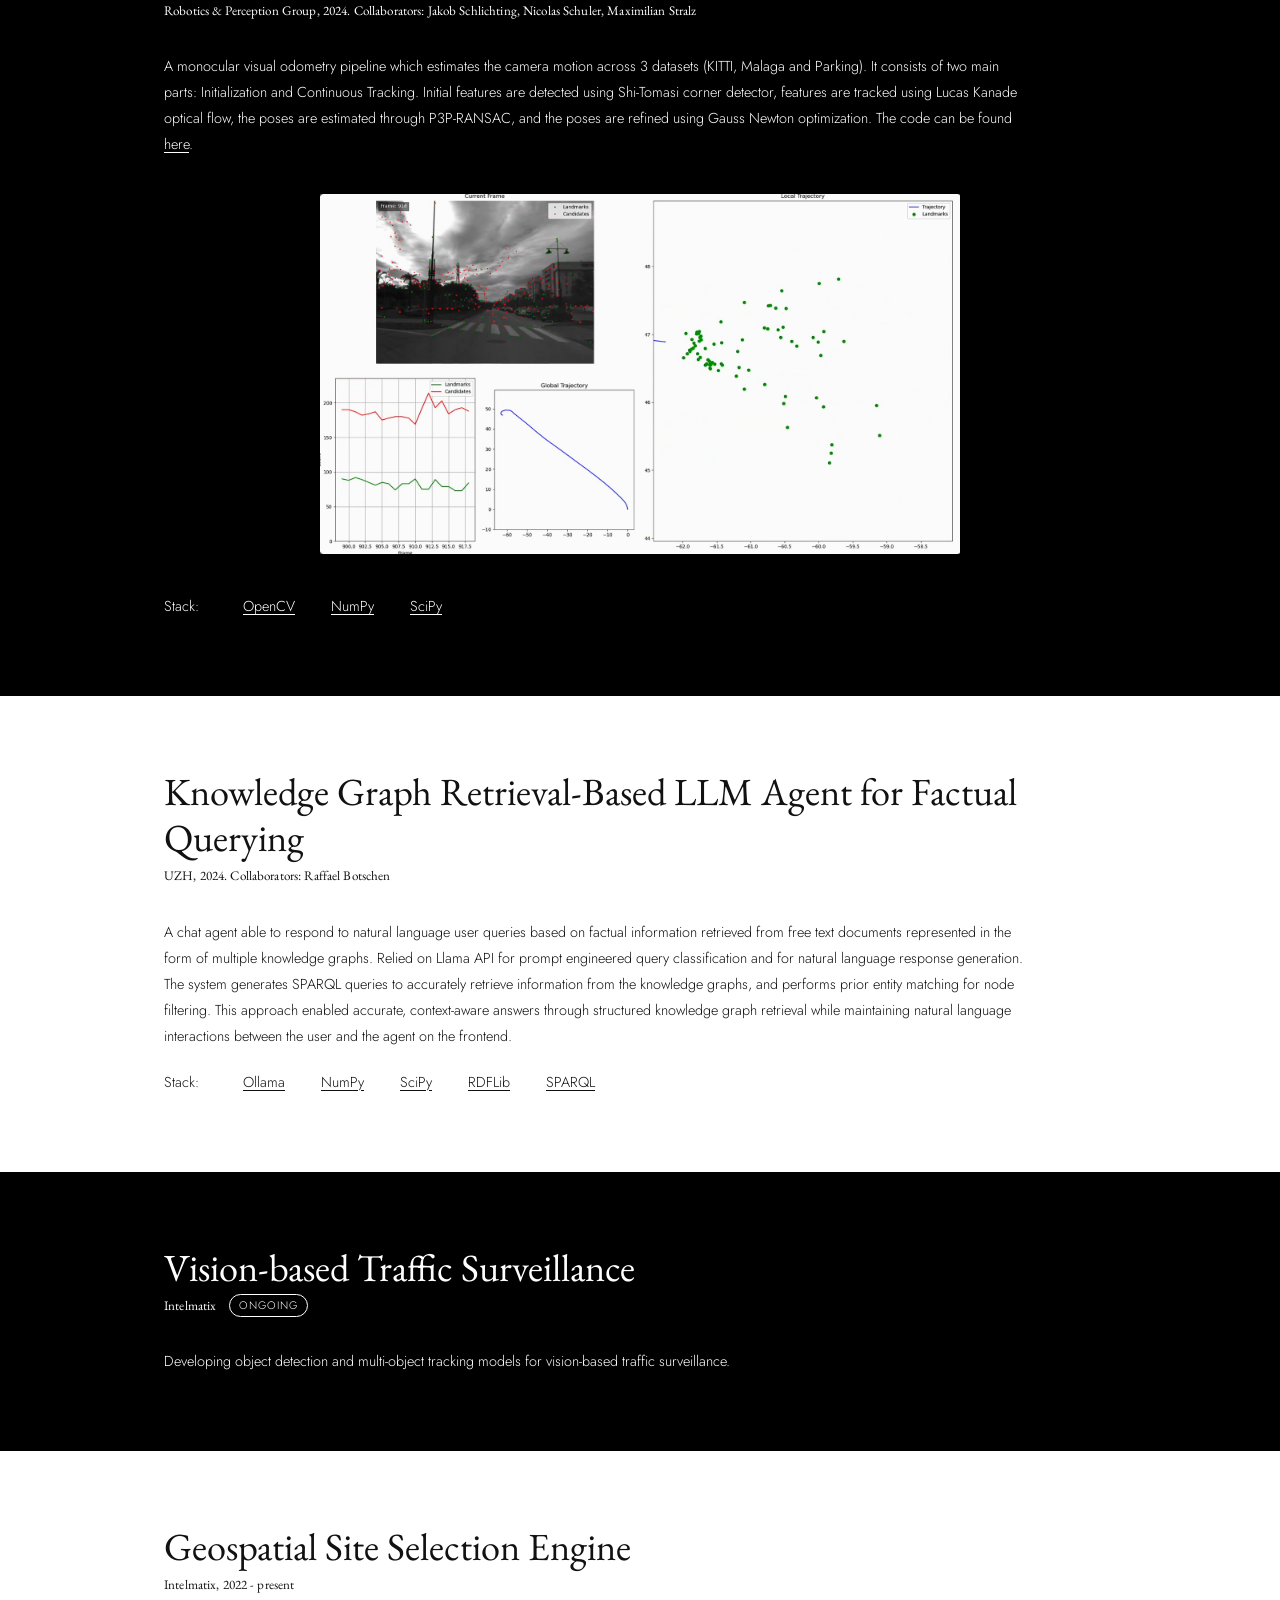
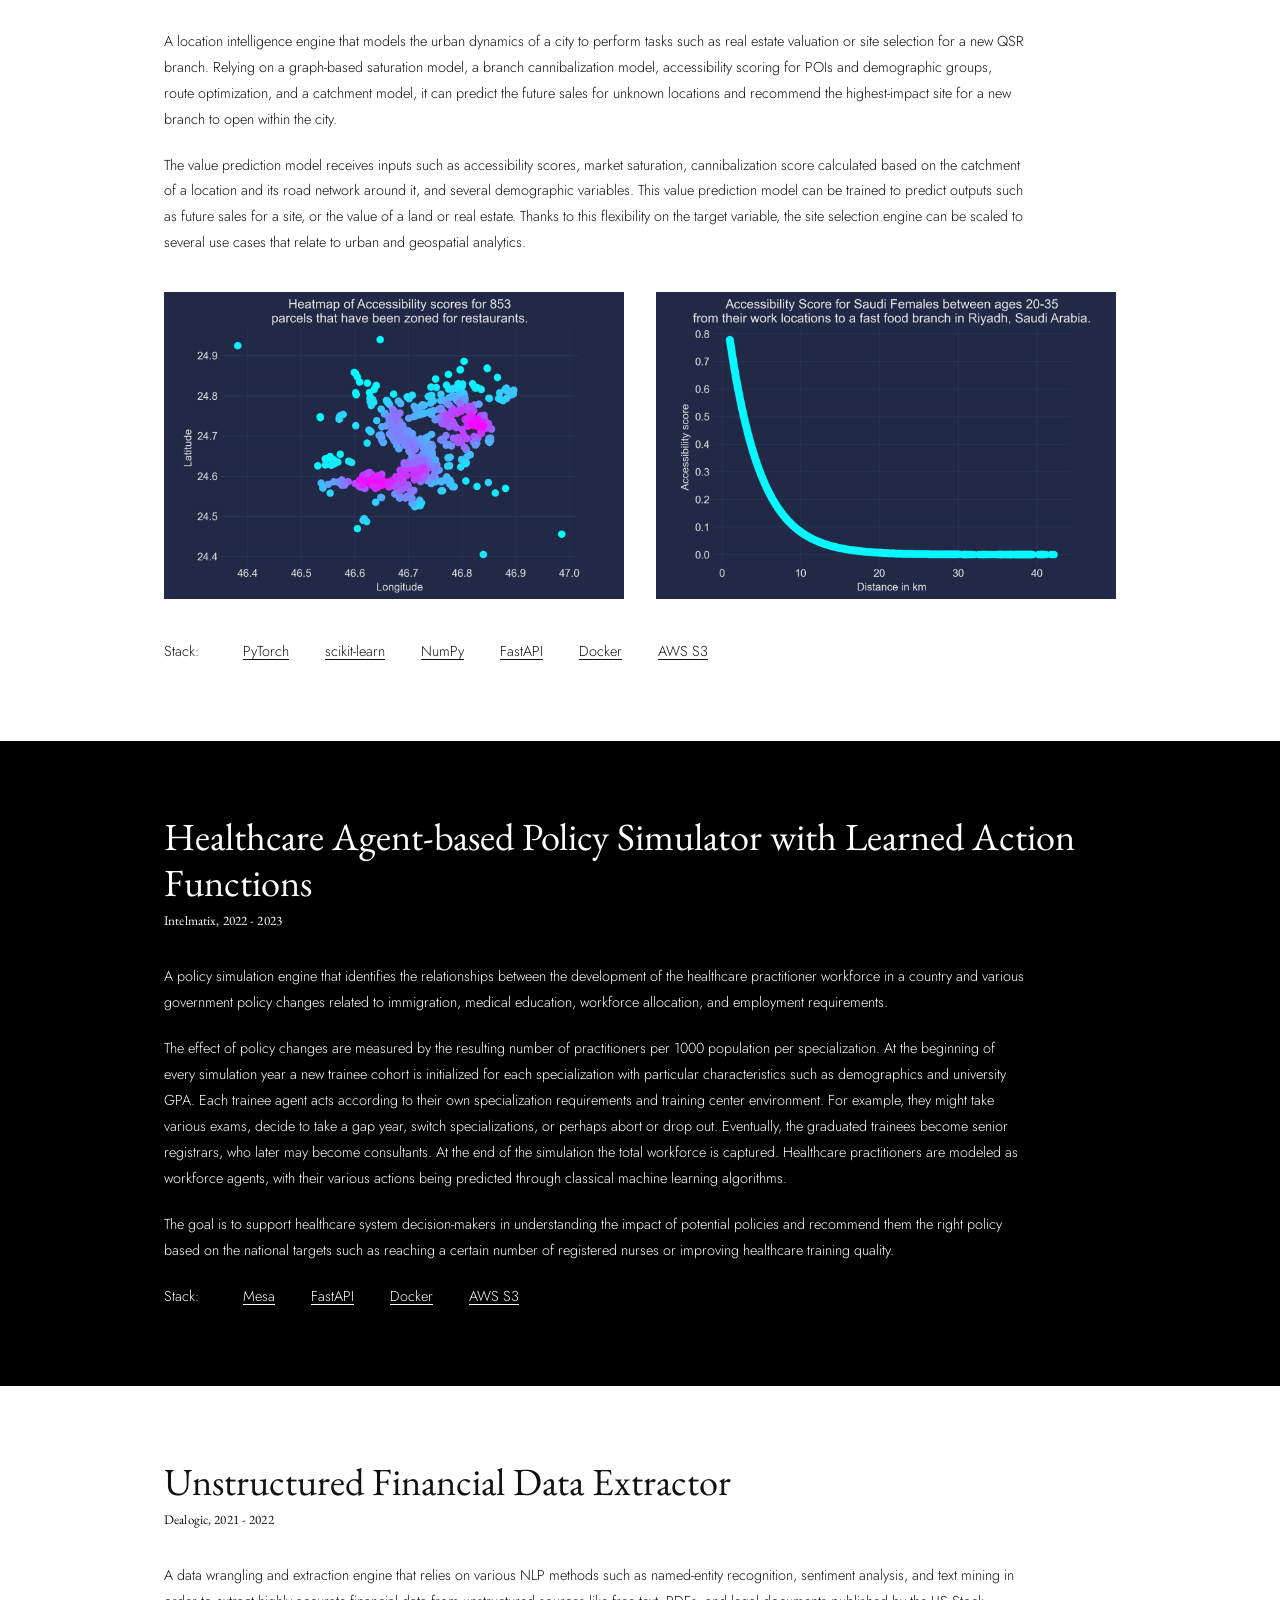
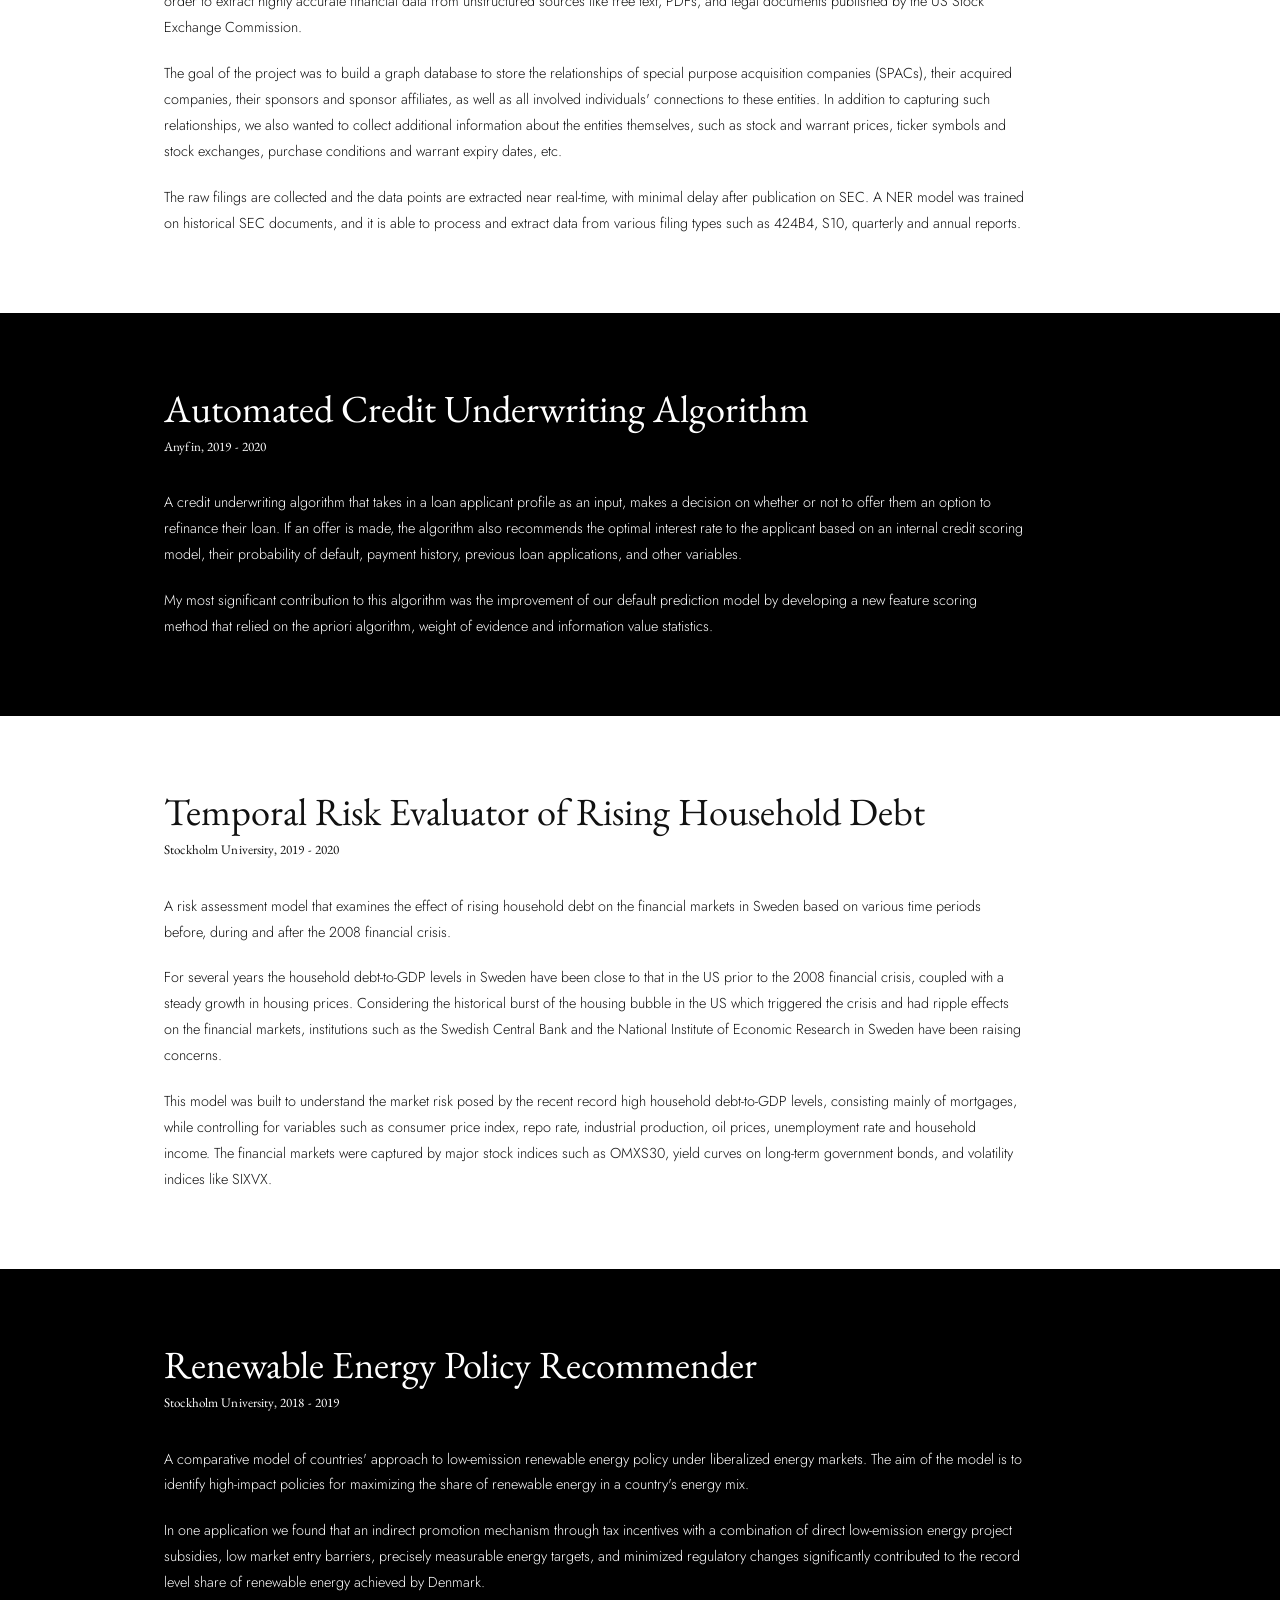
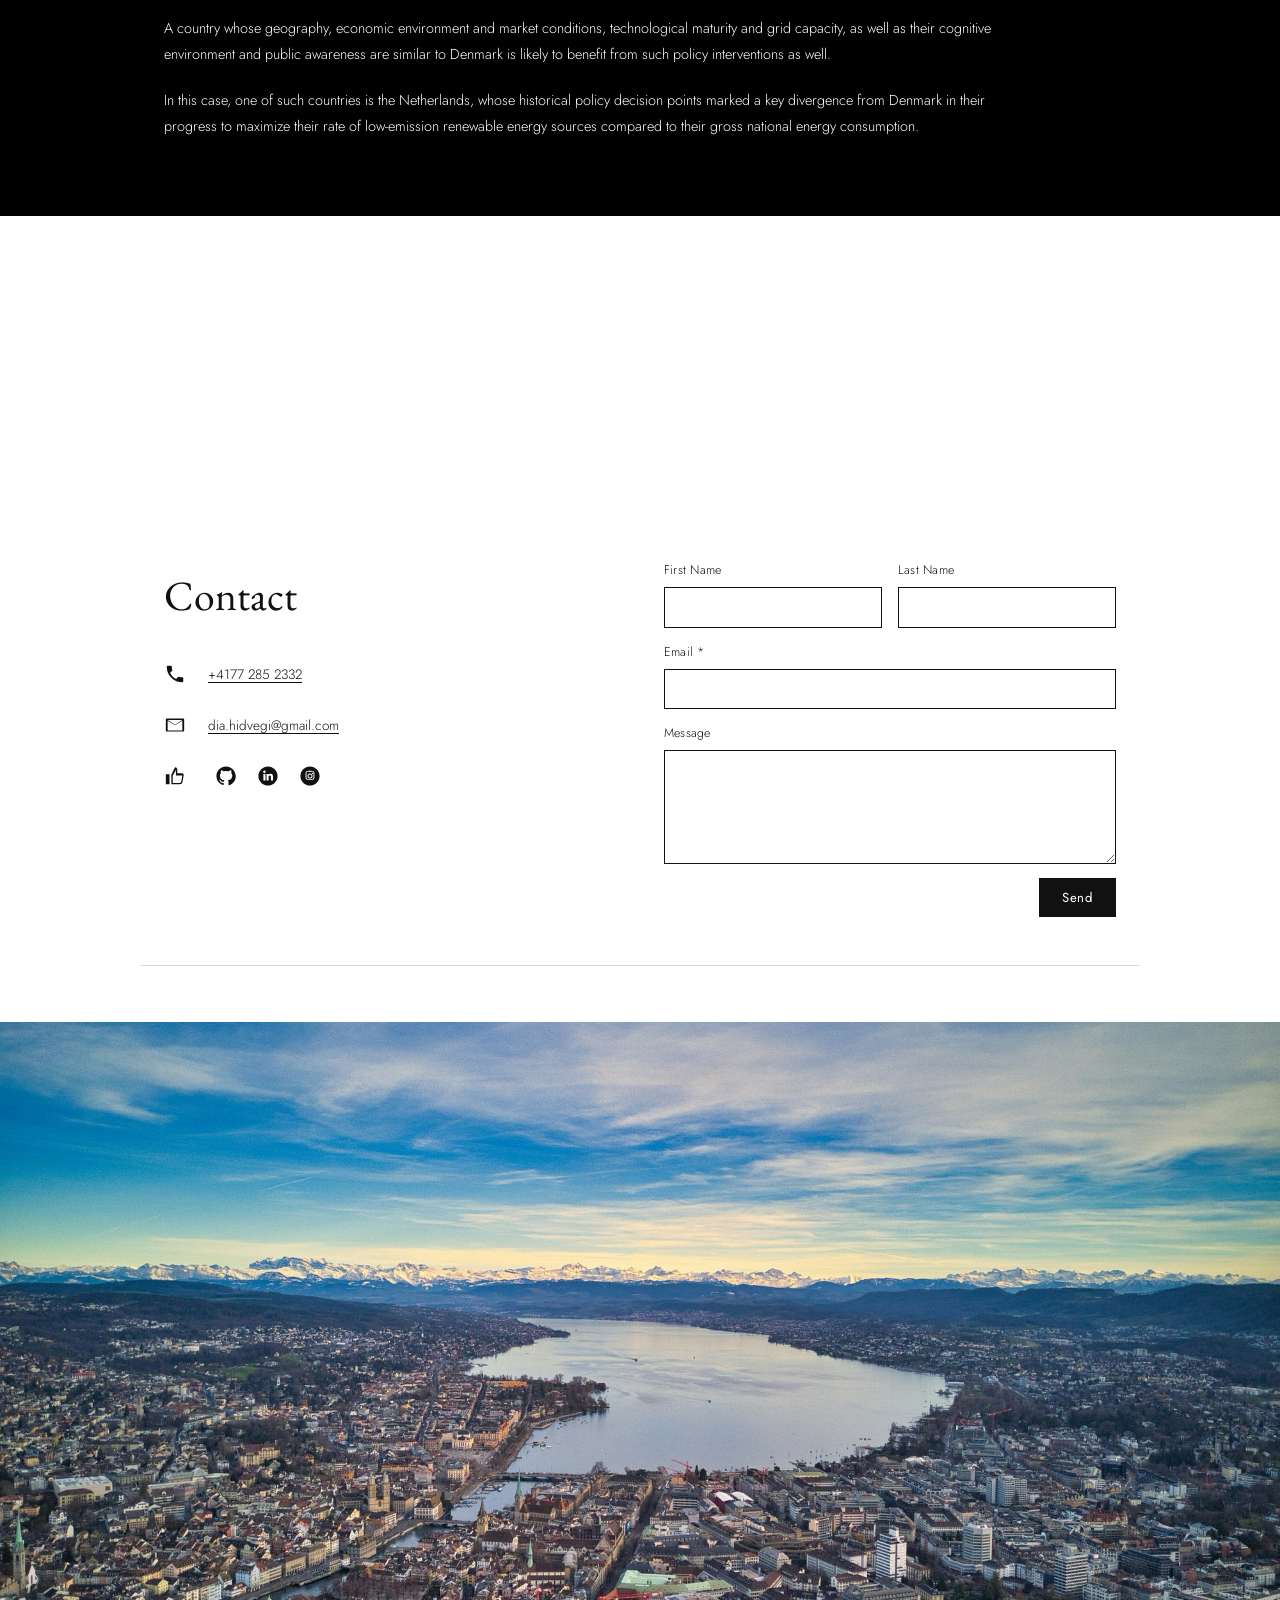
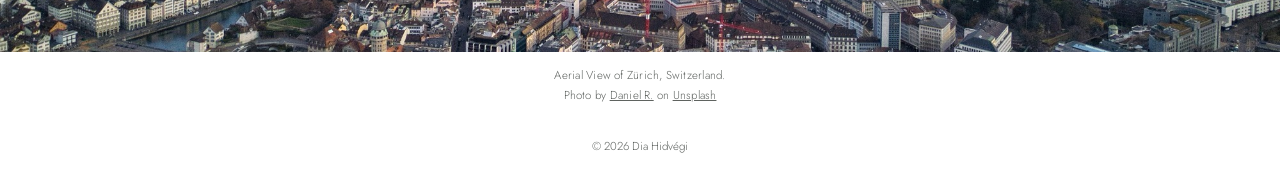
==== commit 23ccc88b: "dex, vla, naics projects added" ====
--- a/index.html
+++ b/index.html
@@ -12,6 +12,9 @@
   <link rel="icon" href="data:image/svg+xml,<svg xmlns='http://www.w3.org/2000/svg' viewBox='0 0 100 100'><text y='.9em' font-size='90'>👋</text></svg>">
 </head>
 <body>
+
+  <!-- Fixed backdrop: sits behind everything; the jungle "bands" below are transparent windows onto it -->
+  <div class="jungle-fixed" aria-hidden="true"></div>
 
   <header class="site-header">
     <a class="brand" href="#top">Dia Hidvegi</a>
@@ -80,6 +83,42 @@
 
     <article class="project project--light">
       <div class="container">
+        <h3>Dexterous Manipulation via Embedded Posture Graphs of Hands with N-DoF</h3>
+        <p class="meta">Soft Robotics Lab, ETH Zürich, 2026. Supervisors: Chenyu Yang, Davide Liconti, Prof Dr Robert Katzschmann <span class="badge">Ongoing</span></p>
+        <p>Building a co-embedded graph of hand postures across end effectors with differing morphology and degrees of freedom, for generalized posture mapping. Our method captures posture connections and enables representation learning via a nonlinear manifold, learning a shared representation across hands.</p>
+        <p>The embedding acts as input to train a neural cross-embodiment retargeter between N-DoF hands, and as a compact posture representation for improved sample efficiency in RL-based and other downstream tasks.</p>
+      </div>
+    </article>
+
+    <article class="project project--dark">
+      <div class="container">
+        <h3>Vision-Language-Action Models for Pick-and-Place</h3>
+        <p class="meta">ETH Zürich, 2026</p>
+        <p>Fine-tuned SmolVLA, π0, π0.5, OpenVLA and FlowerVLA on LeRobot teleoperation demonstrations to sort objects into color-matched bowls, and to place objects on photos of out-of-distribution celebrities.</p>
+        <p class="stack"><span>Stack:</span>
+          <a href="https://github.com/huggingface/lerobot" target="_blank" rel="noopener">LeRobot</a>
+          <a href="https://huggingface.co/lerobot/smolvla_base" target="_blank" rel="noopener">SmolVLA</a>
+          <a href="https://github.com/Physical-Intelligence/openpi" target="_blank" rel="noopener">π0 / π0.5</a>
+          <a href="https://github.com/openvla/openvla" target="_blank" rel="noopener">OpenVLA</a>
+          <em>FlowerVLA</em>
+        </p>
+      </div>
+    </article>
+
+    <article class="project project--light">
+      <div class="container">
+        <h3>NAICS-Aware Graph Neural Networks for Large-Scale POI Co-visitation Prediction</h3>
+        <p class="meta">Intelmatix Labs, MIT, PSU, 2024 - 2025. Collaborators: Yazeed Alrubyli, Dr Omar Alomeir, Dr Abrar Wafa, Dr Hend Alrasheed, Dr Mohsen Bahrami</p>
+        <p>A novel GraphSAGE-based architecture that integrates learnable NAICS business taxonomy embeddings with multi-modal spatial-temporal features to predict population-level co-visitation patterns between 92,486 brands across 48 US states.</p>
+        <p>The model achieves a 157% improvement in R² over state-of-the-art baselines by learning business category relationships through end-to-end training on 45.3 million graph edges, enabling scalable edge regression on extremely sparse co-visitation networks.</p>
+        <p class="stack"><span>Paper:</span>
+          <a href="https://arxiv.org/abs/2507.19697" target="_blank" rel="noopener">arXiv:2507.19697</a>
+        </p>
+      </div>
+    </article>
+
+    <article class="project project--dark">
+      <div class="container">
         <h3>Curriculum Learning for Visual Model-Based RL for Continuous Robotics Tasks</h3>
         <p class="meta">Autonomous Learning and Predictive Intelligence Lab, UZH, 2025. Supervisors: Prof Dr Giorgia Ramponi</p>
         <p>Investigated the implications of curriculum learning on DreamerV3 training, specifically to improve convergence speed and sample efficiency. We designed and evaluated progressive training curricula across vision-based control tasks and compared performance with baseline training approaches, demonstrating conditions under which curriculum learning significantly accelerates policy convergence.</p>
@@ -96,9 +135,9 @@
       </div>
     </article>
 
-    <article class="project project--dark">
-      <div class="container">
-        <h3>Energy-efficient Path Planning for Autonomous Drones</h3>
+    <article class="project project--light">
+      <div class="container">
+        <h3>Energy-efficient Path Planning for Autonomous Drones in Inspection Tasks</h3>
         <p class="meta">Robotics &amp; Perception Group, UZH, 2025. Supervisors: Leonard Bauersfeld, Prof Dr Davide Scaramuzza</p>
         <p>Traditional sampling based path planning methods often struggle to accurately account for complex drone dynamics when evaluating the cost and feasibility of a path to a sampled point. Our work is based on 3D Dubins curve infused RRT*, which allows us to constrain drone dynamics through the help of 3D Dubins curved paths, while expanding the state space to include energy-related variables such as velocity and indirectly, the curvature of the turns, in order to minimize the energy expenditure of the drone for the planned path.</p>
         <figure class="figure figure--pair">
@@ -113,7 +152,7 @@
       </div>
     </article>
 
-    <article class="project project--light">
+    <article class="project project--dark">
       <div class="container">
         <h3>Visual Odometry Pipeline</h3>
         <p class="meta">Robotics &amp; Perception Group, 2024. Collaborators: Jakob Schlichting, Nicolas Schuler, Maximilian Stralz</p>
@@ -129,7 +168,7 @@
       </div>
     </article>
 
-    <article class="project project--dark">
+    <article class="project project--light">
       <div class="container">
         <h3>Knowledge Graph Retrieval-Based LLM Agent for Factual Querying</h3>
         <p class="meta">UZH, 2024. Collaborators: Raffael Botschen</p>
@@ -141,6 +180,14 @@
           <a href="https://rdflib.readthedocs.io" target="_blank" rel="noopener">RDFLib</a>
           <a href="https://www.w3.org/TR/sparql11-query/" target="_blank" rel="noopener">SPARQL</a>
         </p>
+      </div>
+    </article>
+
+    <article class="project project--dark">
+      <div class="container">
+        <h3>Vision-based Traffic Surveillance</h3>
+        <p class="meta">Intelmatix <span class="badge">Ongoing</span></p>
+        <p>Developing object detection and multi-object tracking models for vision-based traffic surveillance.</p>
       </div>
     </article>
 
@@ -167,10 +214,10 @@
 
     <article class="project project--dark">
       <div class="container">
-        <h3>Healthcare Policy Simulator</h3>
-        <p class="meta">Intelmatix, 2022 - present</p>
+        <h3>Healthcare Agent-based Policy Simulator with Learned Action Functions</h3>
+        <p class="meta">Intelmatix, 2022 - 2023</p>
         <p>A policy simulation engine that identifies the relationships between the development of the healthcare practitioner workforce in a country and various government policy changes related to immigration, medical education, workforce allocation, and employment requirements.</p>
-        <p>The effect of policy changes are measured by the resulting number of practitioners per 1000 population per specialization. At the beginning of every simulation year a new trainee cohort is initialized for each specialization with particular characteristics such as demographics and university GPA. Each trainee agent acts according to their own specialization requirements and training center environment. For example, they might take various exams, decide to take a gap year, switch specializations, or perhaps abort or drop out. Eventually, the graduated trainees become senior registrars, who later may become consultants. At the end of the simulation the total workforce is captured.</p>
+        <p>The effect of policy changes are measured by the resulting number of practitioners per 1000 population per specialization. At the beginning of every simulation year a new trainee cohort is initialized for each specialization with particular characteristics such as demographics and university GPA. Each trainee agent acts according to their own specialization requirements and training center environment. For example, they might take various exams, decide to take a gap year, switch specializations, or perhaps abort or drop out. Eventually, the graduated trainees become senior registrars, who later may become consultants. At the end of the simulation the total workforce is captured. Healthcare practitioners are modeled as workforce agents, with their various actions being predicted through classical machine learning algorithms.</p>
         <p>The goal is to support healthcare system decision-makers in understanding the impact of potential policies and recommend them the right policy based on the national targets such as reaching a certain number of registered nurses or improving healthcare training quality.</p>
         <p class="stack"><span>Stack:</span>
           <a href="https://mesa.readthedocs.io" target="_blank" rel="noopener">Mesa</a>
@@ -185,7 +232,7 @@
       <div class="container">
         <h3>Unstructured Financial Data Extractor</h3>
         <p class="meta">Dealogic, 2021 - 2022</p>
-        <p>A data wrangling and extraction engine that relies on various NLP methods such as named-entity recognition, sentiment analysis, and text mining in order to extract highly accurate financial data from unstructured sources like free text in legal documents published by the US Stock Exchange Commission.</p>
+        <p>A data wrangling and extraction engine that relies on various NLP methods such as named-entity recognition, sentiment analysis, and text mining in order to extract highly accurate financial data from unstructured sources like free text, PDFs, and legal documents published by the US Stock Exchange Commission.</p>
         <p>The goal of the project was to build a graph database to store the relationships of special purpose acquisition companies (SPACs), their acquired companies, their sponsors and sponsor affiliates, as well as all involved individuals' connections to these entities. In addition to capturing such relationships, we also wanted to collect additional information about the entities themselves, such as stock and warrant prices, ticker symbols and stock exchanges, purchase conditions and warrant expiry dates, etc.</p>
         <p>The raw filings are collected and the data points are extracted near real-time, with minimal delay after publication on SEC. A NER model was trained on historical SEC documents, and it is able to process and extract data from various filing types such as 424B4, S10, quarterly and annual reports.</p>
       </div>
--- a/style.css
+++ b/style.css
@@ -90,17 +90,15 @@
     linear-gradient(115deg, #7a8f2a 0%, #cbdc5c 30%, #f7d9a8 55%, #f6b7c8 78%, #b9d4ff 100%);
 }
 
-/* About-in-numbers: same gradient washed out with a faint jungle photo, like the original */
-.gradient-bg--soft::before {
-  content: "";
-  position: absolute;
-  inset: 0;
-  background: url("assets/jungle.jpg") center / cover no-repeat;
-  opacity: 0.18;
-  mix-blend-mode: multiply;
-  pointer-events: none;
-}
-.gradient-bg--soft > * { position: relative; }
+/* About-in-numbers: the same gradient, made translucent so the fixed jungle shows through */
+.gradient-bg--soft {
+  background:
+    linear-gradient(rgba(255, 255, 255, 0.35), rgba(255, 255, 255, 0.35)),
+    radial-gradient(60% 80% at 100% 0%, rgba(255, 170, 99, 0.7) 0%, rgba(255, 170, 99, 0) 60%),
+    radial-gradient(50% 70% at 100% 100%, rgba(201, 198, 255, 0.8) 0%, rgba(201, 198, 255, 0) 60%),
+    radial-gradient(60% 70% at 0% 100%, rgba(147, 195, 255, 0.75) 0%, rgba(147, 195, 255, 0) 60%),
+    linear-gradient(115deg, rgba(122, 143, 42, 0.8) 0%, rgba(203, 220, 92, 0.8) 30%, rgba(247, 217, 168, 0.8) 55%, rgba(246, 183, 200, 0.8) 78%, rgba(185, 212, 255, 0.8) 100%);
+}
 
 /* Projects intro: greener at left, like the original */
 .gradient-bg--projects {
@@ -172,18 +170,27 @@
 
 .band { position: relative; margin: 0; }
 
-.band-jungle {
-  height: 300px;
-  background: url("assets/jungle.jpg") center 35% / cover no-repeat;
-}
-.band-jungle--low { height: 220px; background-position: center 65%; }
+/* The jungle photo is pinned to the viewport behind all content.
+   A positioned div is used instead of background-attachment: fixed, which iOS Safari ignores. */
+.jungle-fixed {
+  position: fixed;
+  inset: 0;
+  z-index: -1;
+  background: #2f4a1c url("assets/jungle.jpg") center / cover no-repeat;
+}
+
+/* Bands are empty, transparent windows: the page scrolls past them while the jungle stays put */
+.band-jungle { height: 340px; background: transparent; }
+.band-jungle--low { height: 280px; }
 
 .band-zurich img {
   width: 100%;
+  display: block;
   height: min(70vh, 640px);
   object-fit: cover;
 }
 .band-zurich figcaption {
+  background: var(--paper);
   padding: 14px 0 12px;
   text-align: center;
   font-size: 0.72rem;
@@ -193,7 +200,7 @@
 
 /* ---------- About in numbers ---------- */
 
-.numbers { padding: 72px 0 40px; }
+.numbers { padding: 72px 0 64px; }
 
 .section-title {
   font-family: var(--serif);
@@ -208,25 +215,24 @@
   margin: 0;
   padding: 0;
   display: grid;
-  grid-template-columns: repeat(3, minmax(0, 1fr));
-  gap: 40px 48px;
+  grid-template-columns: repeat(4, minmax(0, 1fr));
+  gap: 32px 40px;
 }
 .stats li {
   text-align: center;
-  padding: 16px 8px 36px;
-}
-.stats li:nth-child(4) { grid-column: 1; }
+  padding: 8px 4px 16px;
+}
 
 .stat-value {
   display: block;
   font-family: var(--serif);
-  font-size: clamp(3rem, 6vw, 4.6rem);
+  font-size: clamp(2.8rem, 5vw, 4.2rem);
   line-height: 1;
   margin-bottom: 14px;
 }
 .stat-label {
   display: block;
-  max-width: 250px;
+  max-width: 230px;
   margin: 0 auto;
   font-size: 0.85rem;
   line-height: 1.55;
@@ -274,6 +280,20 @@
   margin: 0 0 20px;
 }
 .project p a { text-decoration: underline; text-underline-offset: 3px; }
+
+.badge {
+  display: inline-block;
+  margin-left: 10px;
+  padding: 1px 9px;
+  border: 1px solid currentColor;
+  border-radius: 999px;
+  font-family: var(--sans);
+  font-size: 0.68rem;
+  letter-spacing: 0.08em;
+  text-transform: uppercase;
+  vertical-align: 1px;
+}
+.stack em { font-style: normal; }
 
 .figure { margin: 36px 0 40px; }
 .figure--single {
@@ -309,7 +329,7 @@
 
 /* ---------- Contact ---------- */
 
-.contact { padding: 64px 0 56px; }
+.contact { padding: 64px 0 56px; background: var(--paper); }
 
 .contact-grid {
   display: grid;
@@ -390,6 +410,7 @@
 /* ---------- Footer ---------- */
 
 .site-footer {
+  background: var(--paper);
   padding: 20px var(--gutter) 28px;
   text-align: center;
   font-size: 0.72rem;
@@ -407,7 +428,6 @@
   .mono { margin-bottom: 32px; }
 
   .stats { grid-template-columns: minmax(0, 1fr) minmax(0, 1fr); gap: 24px; }
-  .stats li:nth-child(4) { grid-column: auto; }
 
   .contact-grid { grid-template-columns: 1fr; gap: 32px; }
 }
@@ -418,7 +438,7 @@
   .site-nav { gap: 18px; }
   .site-nav a { font-size: 0.85rem; }
   .hero { padding: 40px 0 56px; }
-  .band-jungle { height: 200px; }
+  .band-jungle { height: 220px; }
   .stats { grid-template-columns: 1fr; }
   .figure--pair { grid-template-columns: minmax(0, 1fr); gap: 20px; }
   .stack { gap: 8px 24px; }
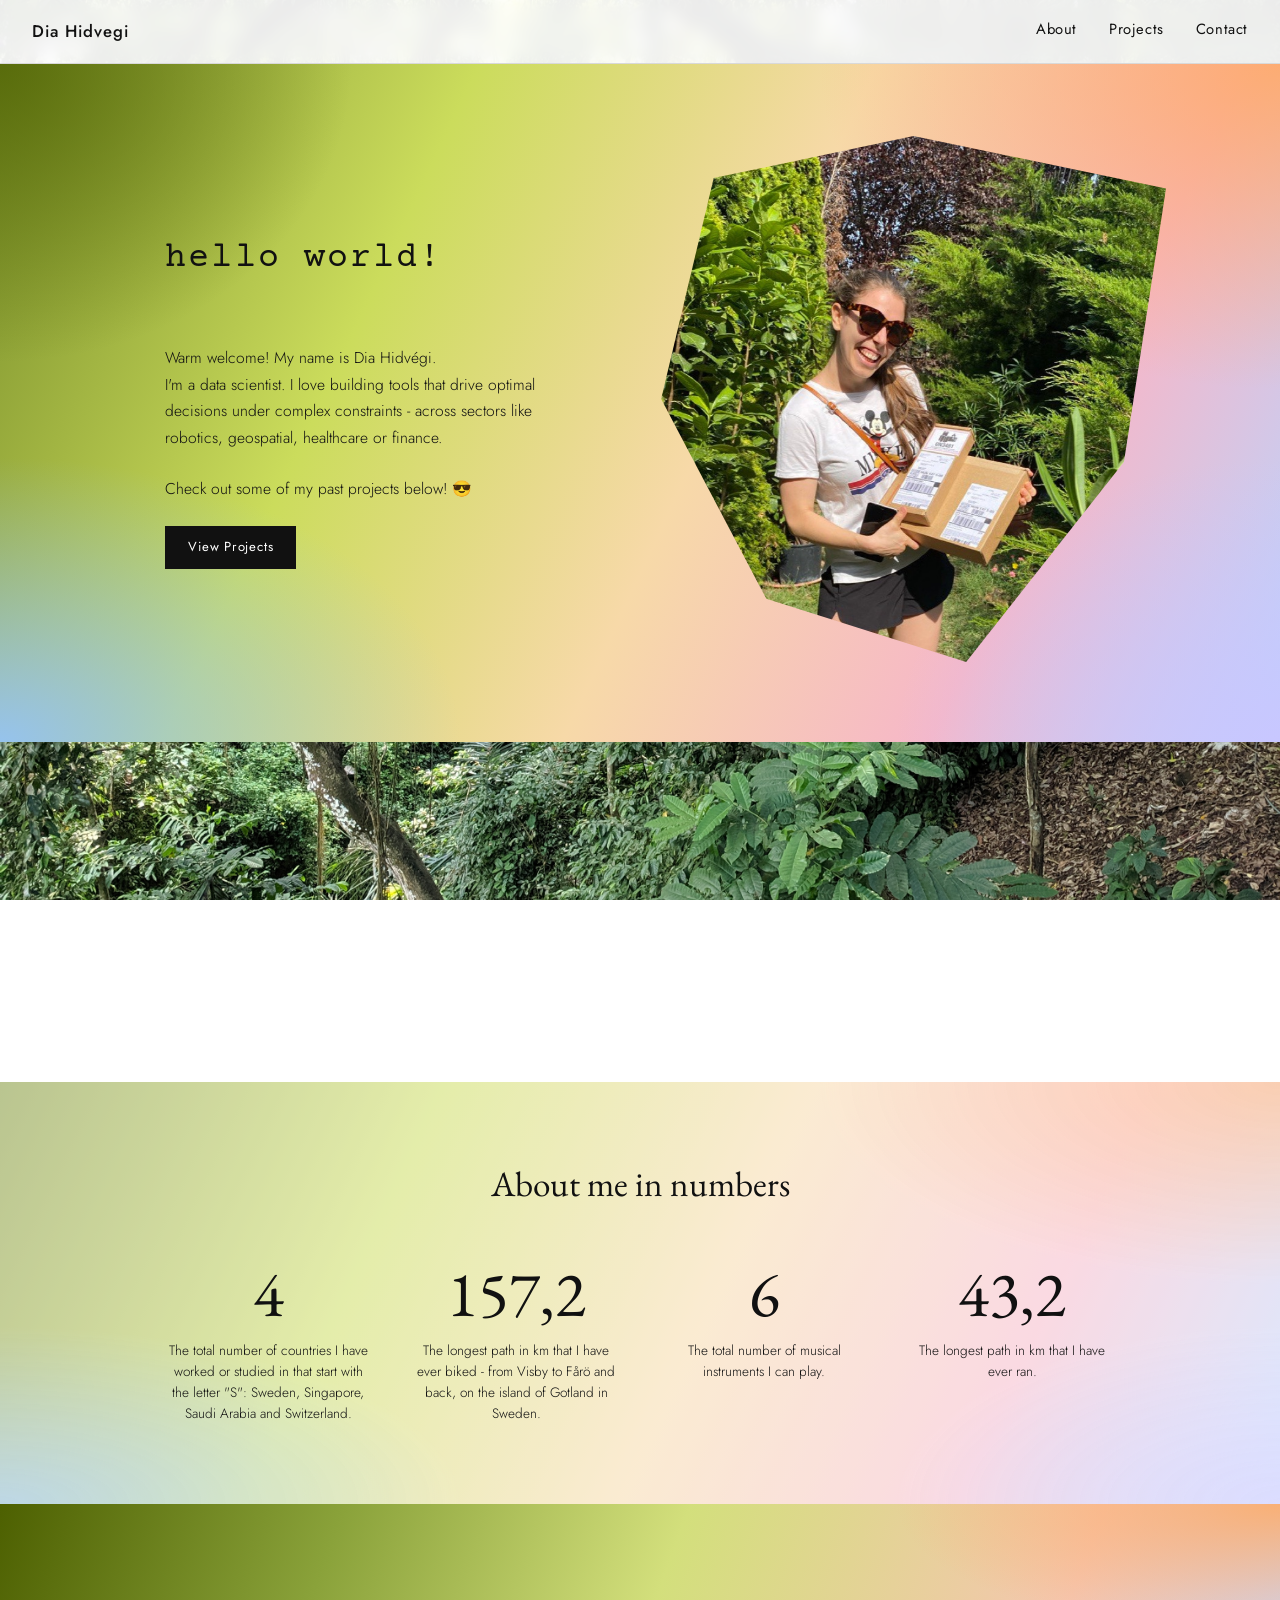
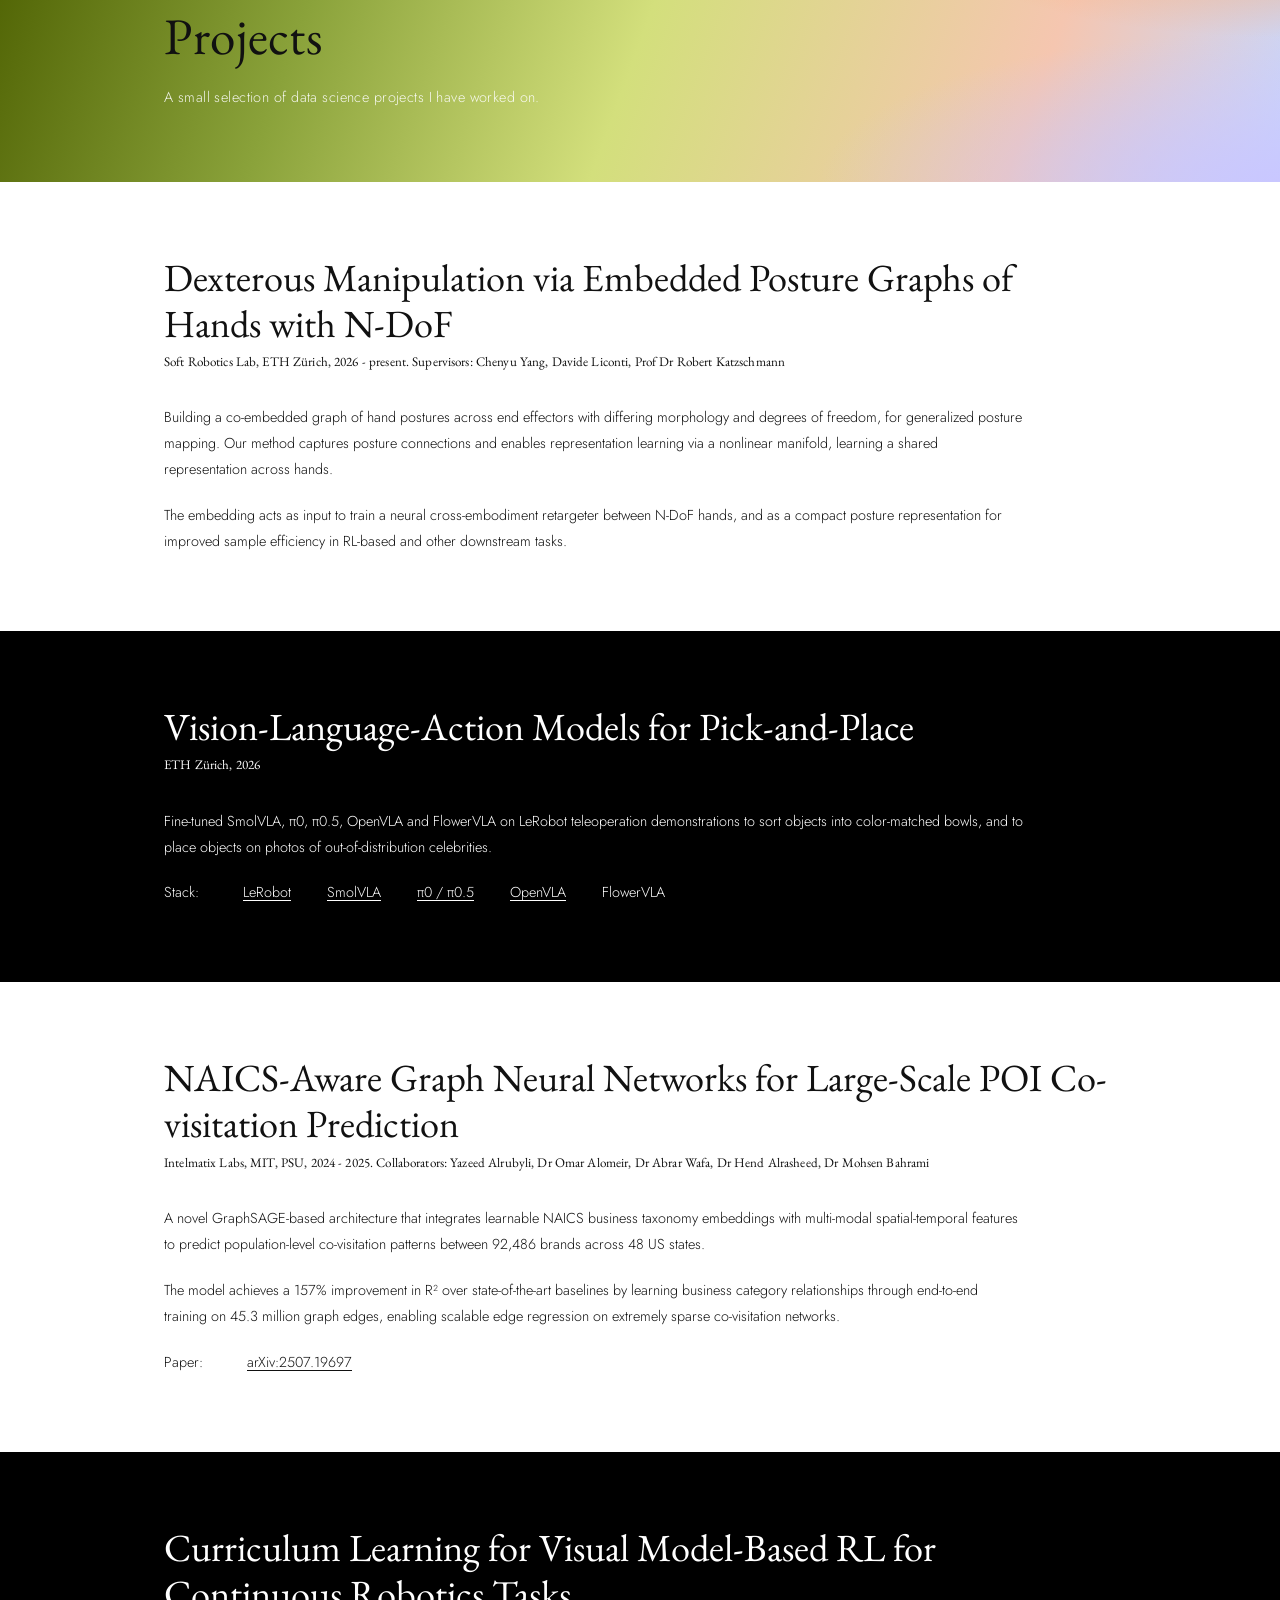
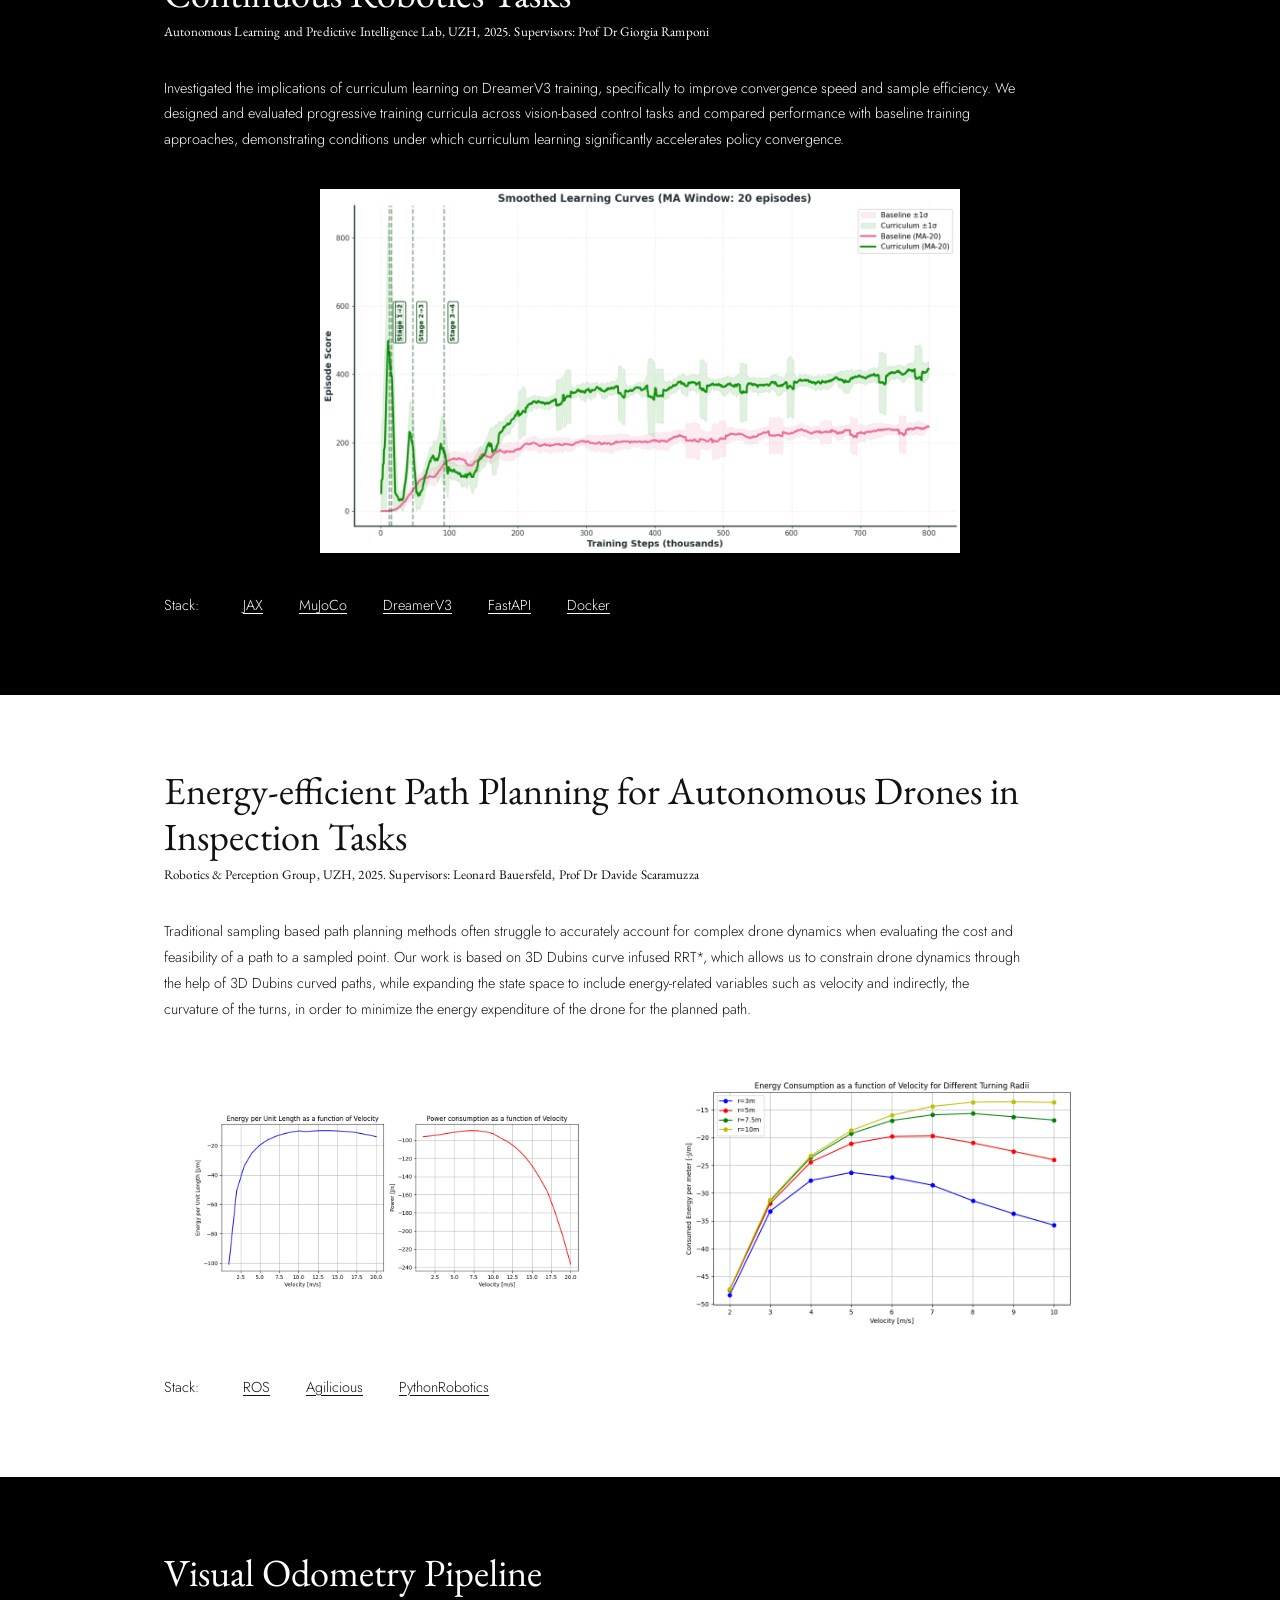
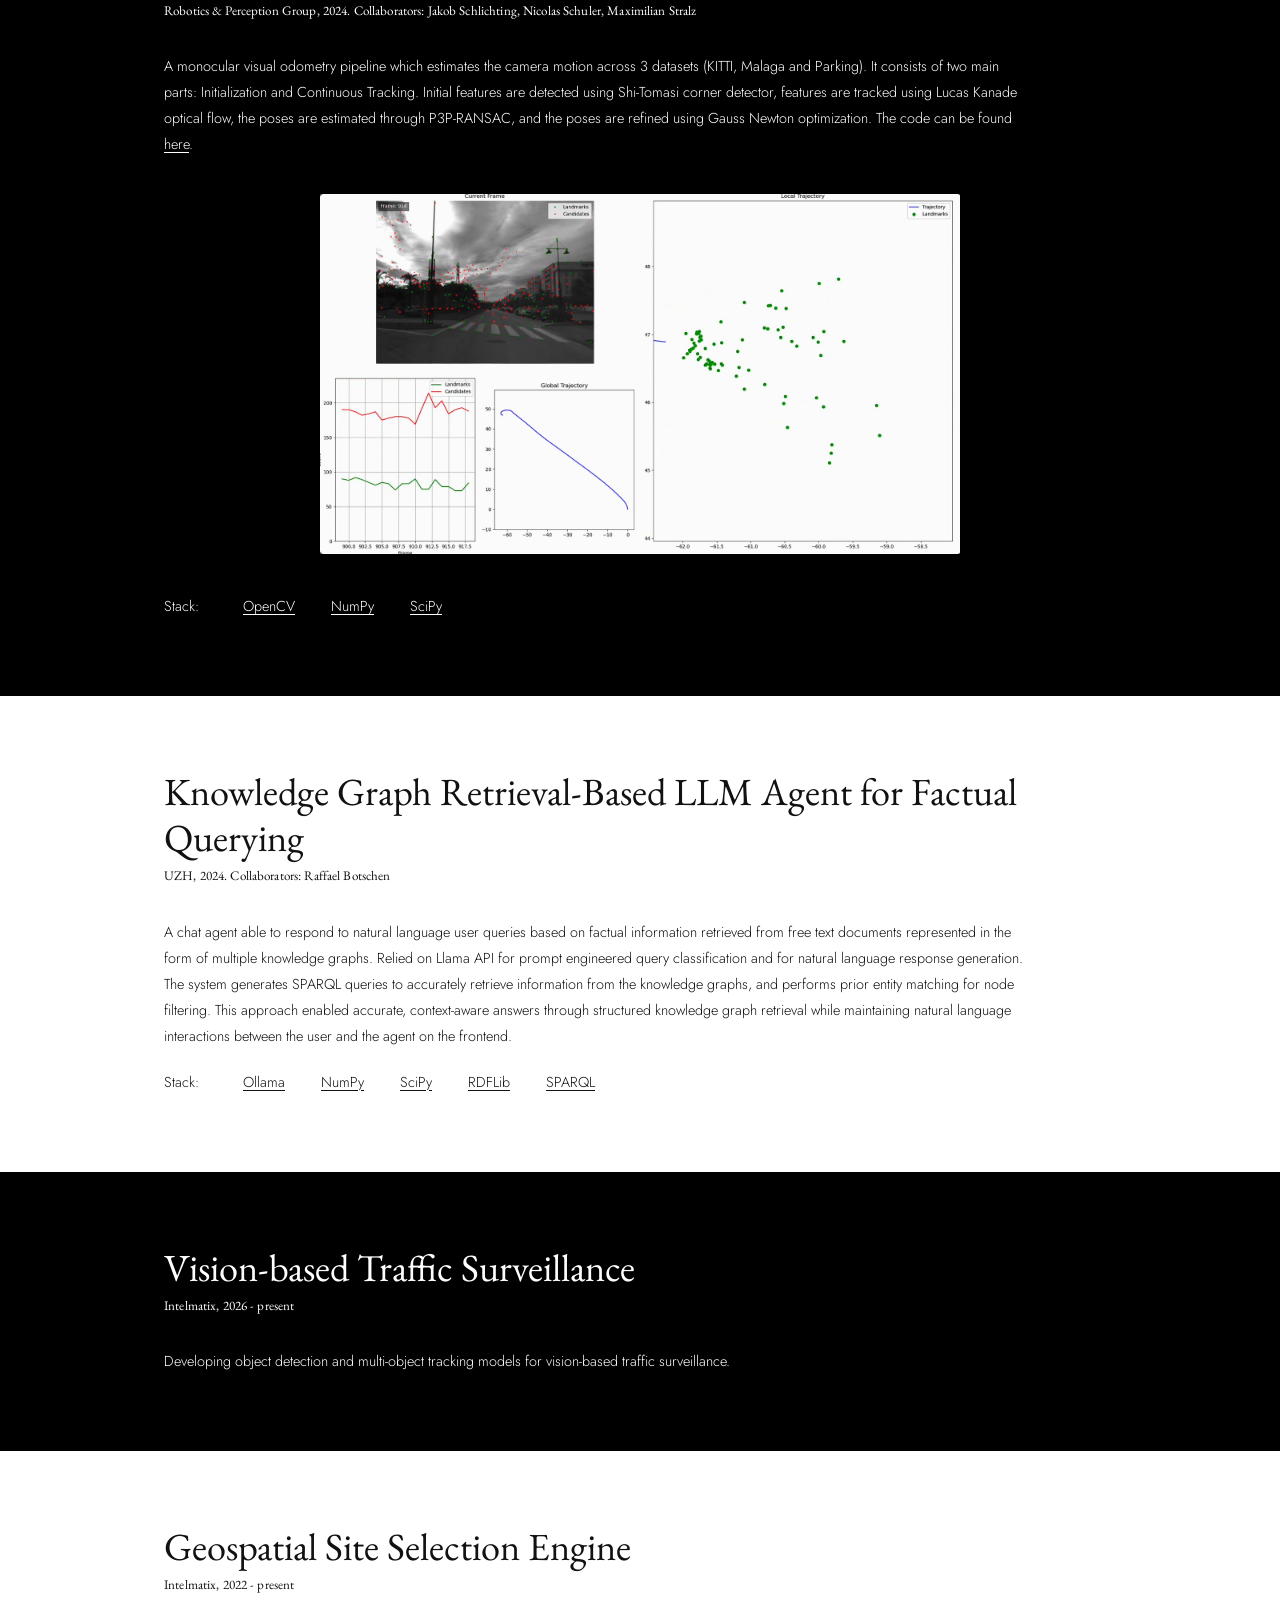
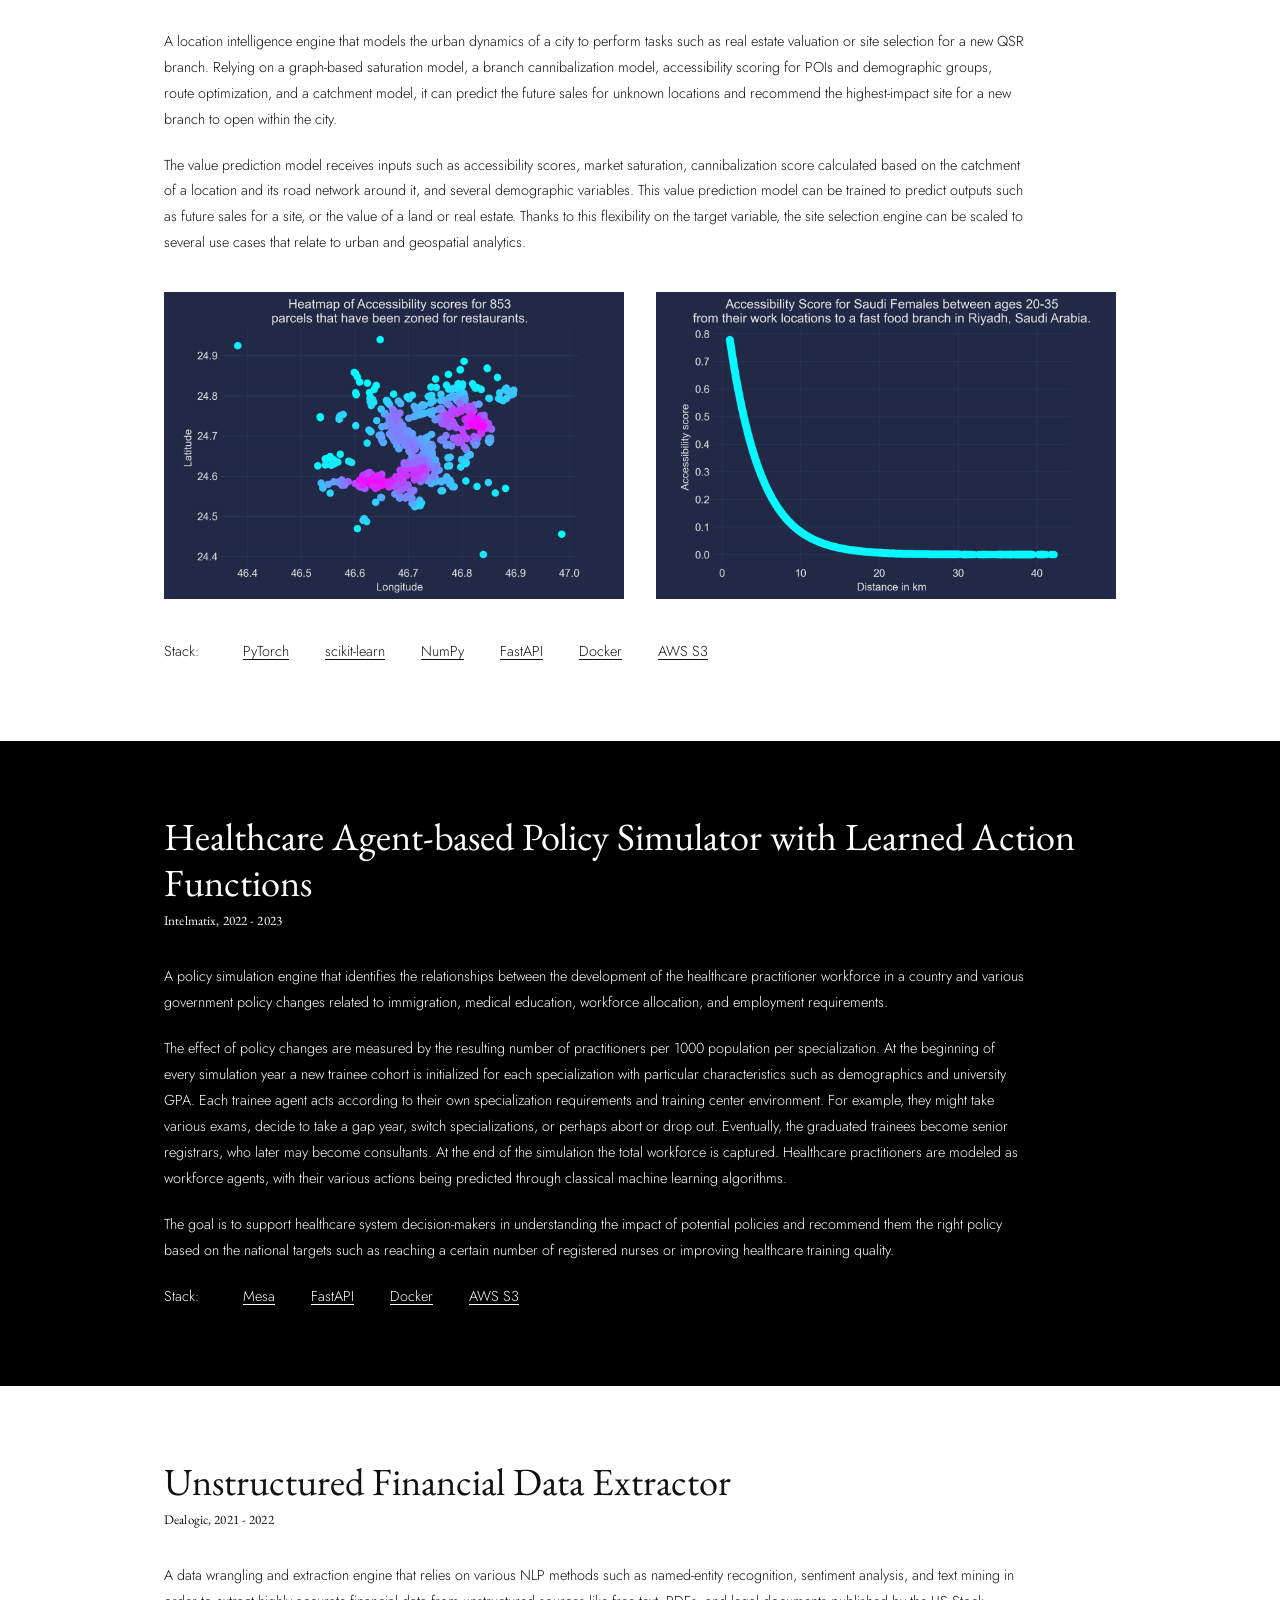
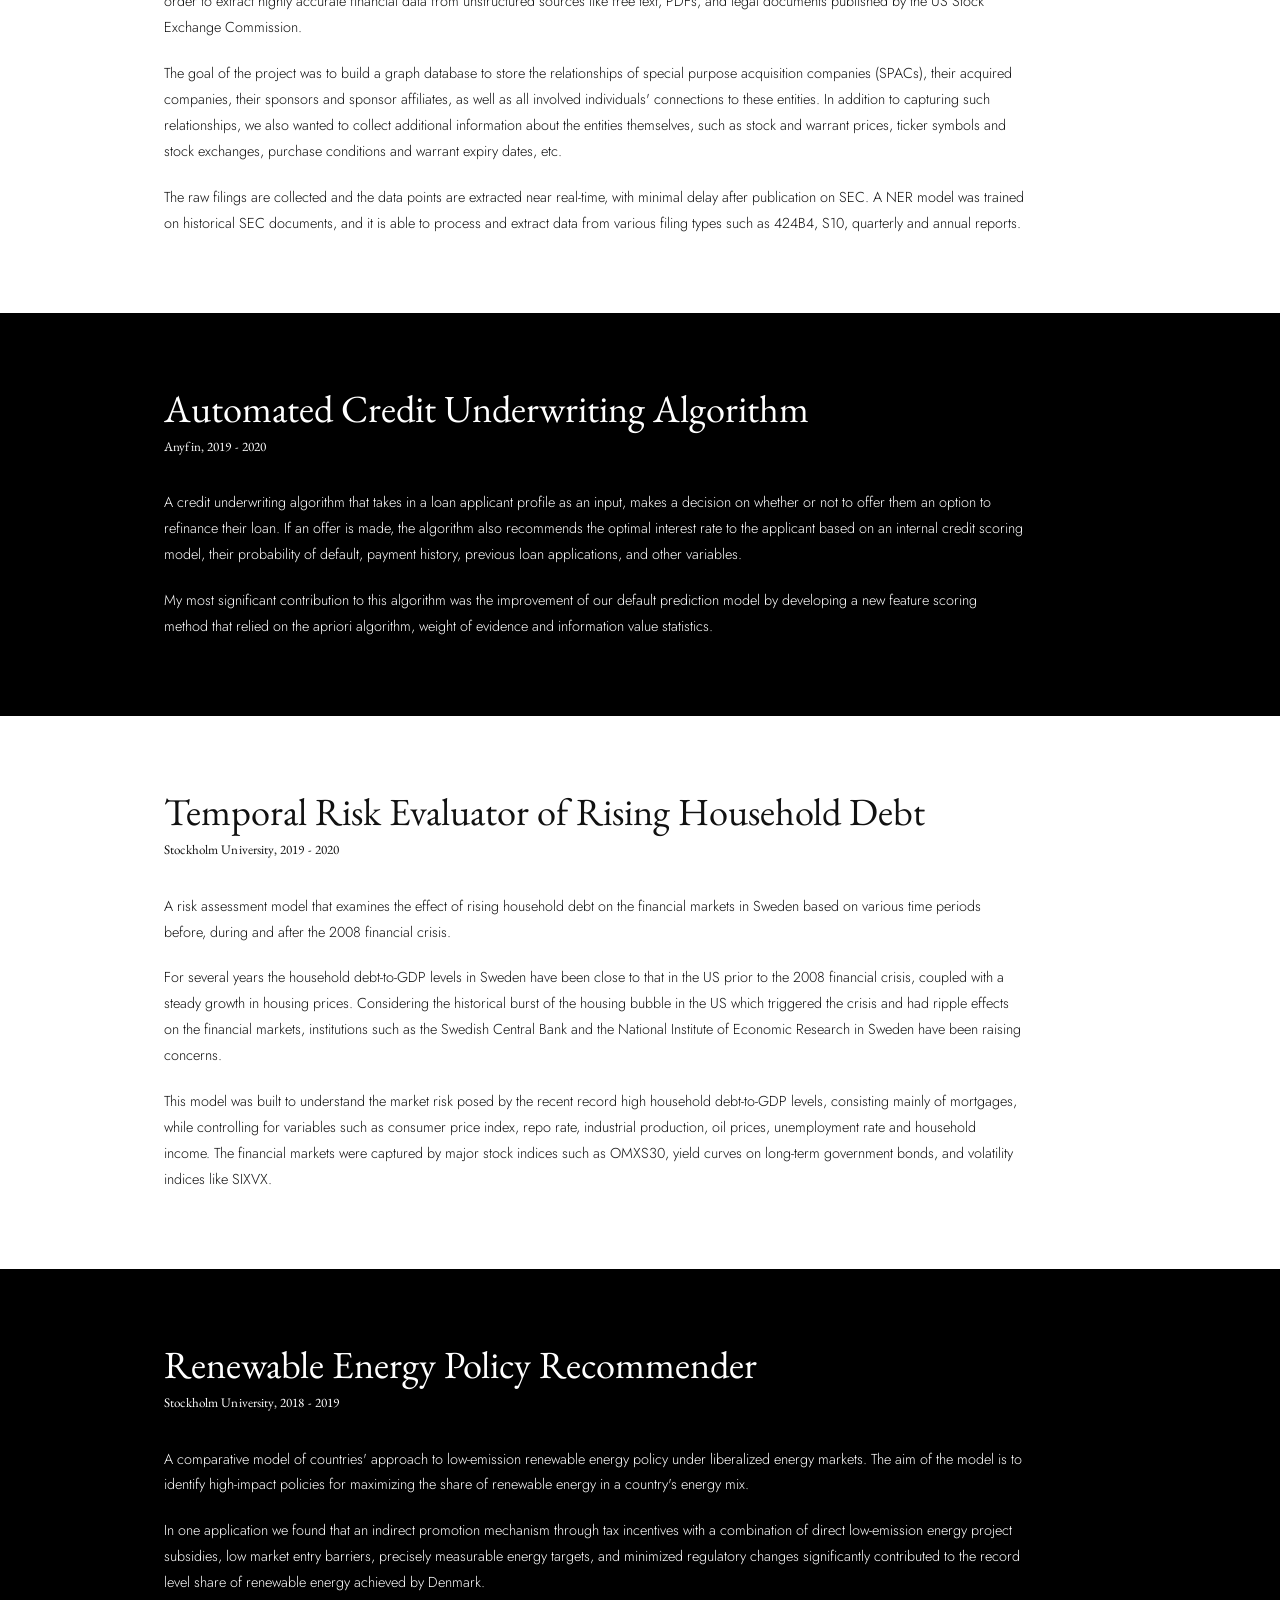
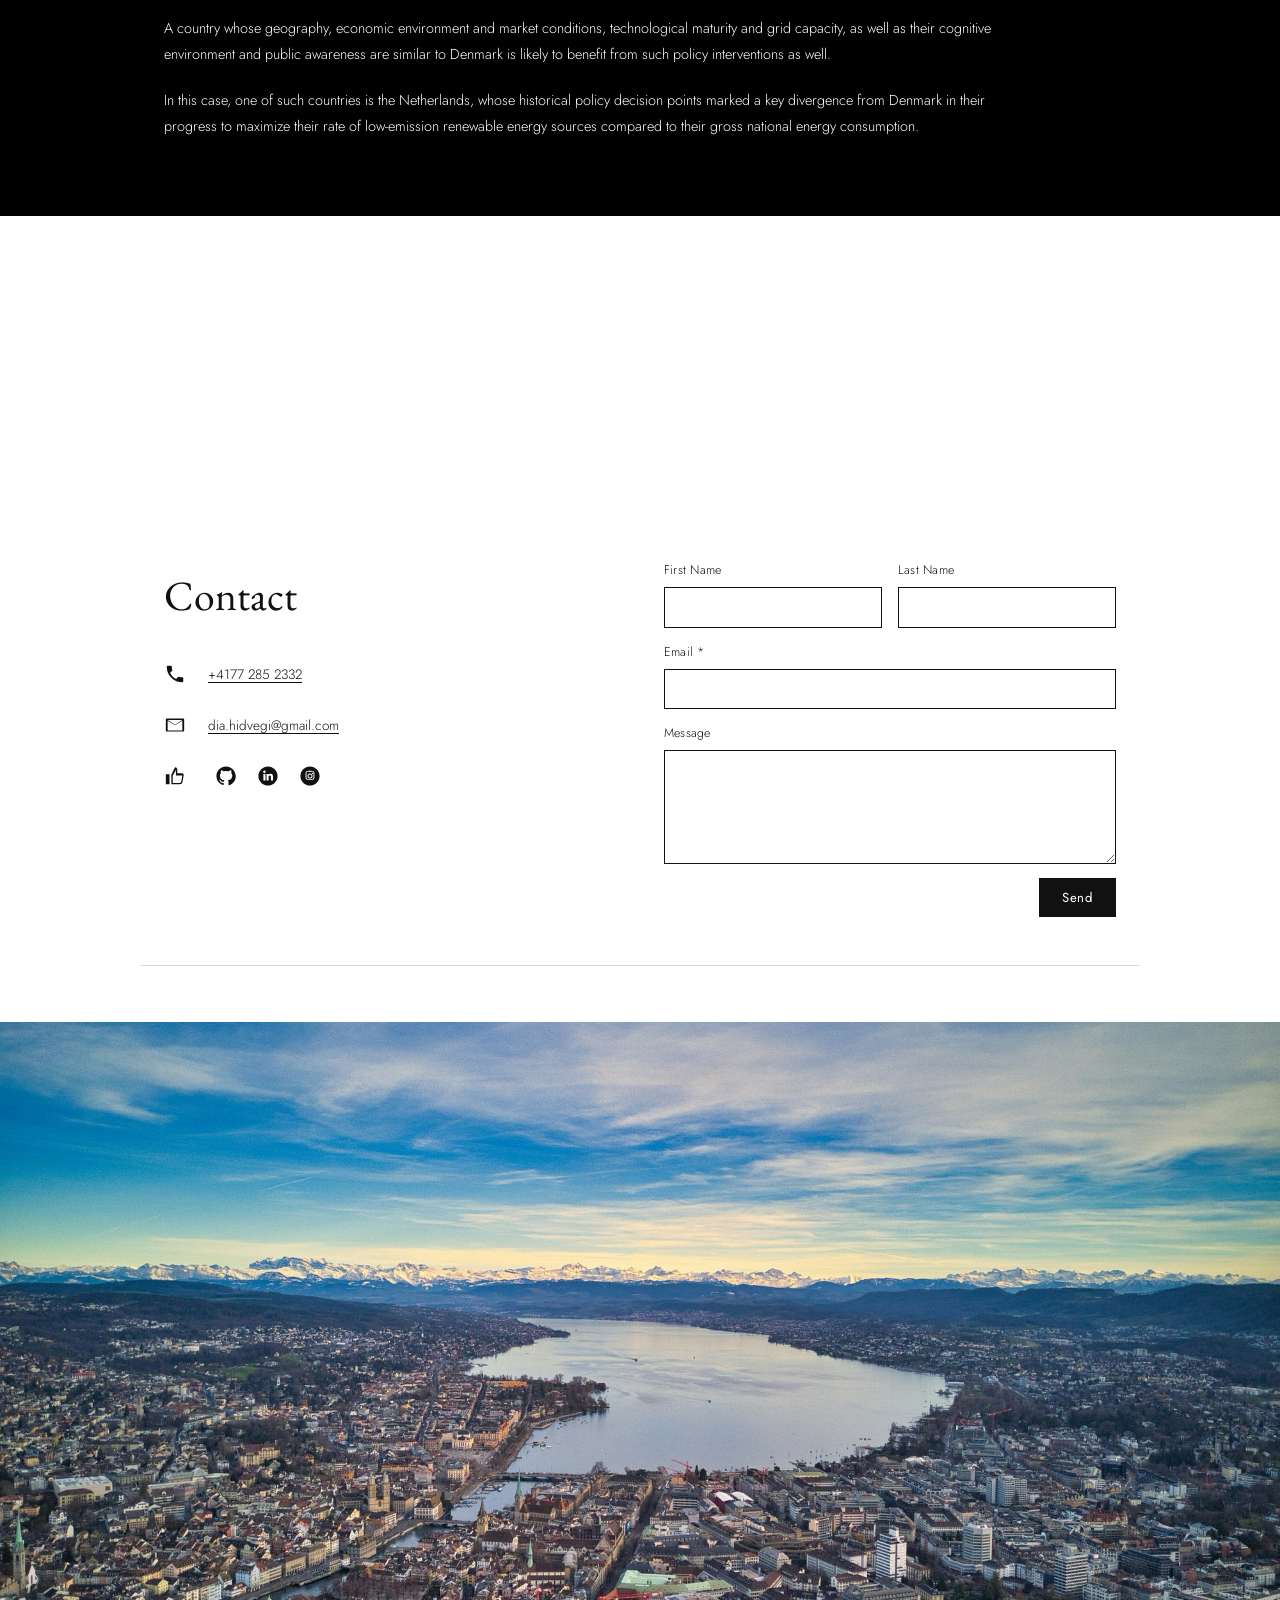
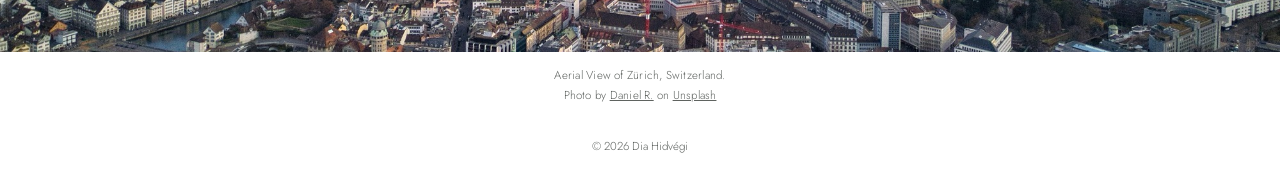
==== commit b7883c7d: "time adjustments" ====
--- a/index.html
+++ b/index.html
@@ -84,7 +84,7 @@
     <article class="project project--light">
       <div class="container">
         <h3>Dexterous Manipulation via Embedded Posture Graphs of Hands with N-DoF</h3>
-        <p class="meta">Soft Robotics Lab, ETH Zürich, 2026. Supervisors: Chenyu Yang, Davide Liconti, Prof Dr Robert Katzschmann <span class="badge">Ongoing</span></p>
+        <p class="meta">Soft Robotics Lab, ETH Zürich, 2026 - present. Supervisors: Chenyu Yang, Davide Liconti, Prof Dr Robert Katzschmann</p>
         <p>Building a co-embedded graph of hand postures across end effectors with differing morphology and degrees of freedom, for generalized posture mapping. Our method captures posture connections and enables representation learning via a nonlinear manifold, learning a shared representation across hands.</p>
         <p>The embedding acts as input to train a neural cross-embodiment retargeter between N-DoF hands, and as a compact posture representation for improved sample efficiency in RL-based and other downstream tasks.</p>
       </div>
@@ -186,7 +186,7 @@
     <article class="project project--dark">
       <div class="container">
         <h3>Vision-based Traffic Surveillance</h3>
-        <p class="meta">Intelmatix <span class="badge">Ongoing</span></p>
+        <p class="meta">Intelmatix, 2026 - present</p>
         <p>Developing object detection and multi-object tracking models for vision-based traffic surveillance.</p>
       </div>
     </article>
--- a/style.css
+++ b/style.css
@@ -281,18 +281,6 @@
 }
 .project p a { text-decoration: underline; text-underline-offset: 3px; }
 
-.badge {
-  display: inline-block;
-  margin-left: 10px;
-  padding: 1px 9px;
-  border: 1px solid currentColor;
-  border-radius: 999px;
-  font-family: var(--sans);
-  font-size: 0.68rem;
-  letter-spacing: 0.08em;
-  text-transform: uppercase;
-  vertical-align: 1px;
-}
 .stack em { font-style: normal; }
 
 .figure { margin: 36px 0 40px; }
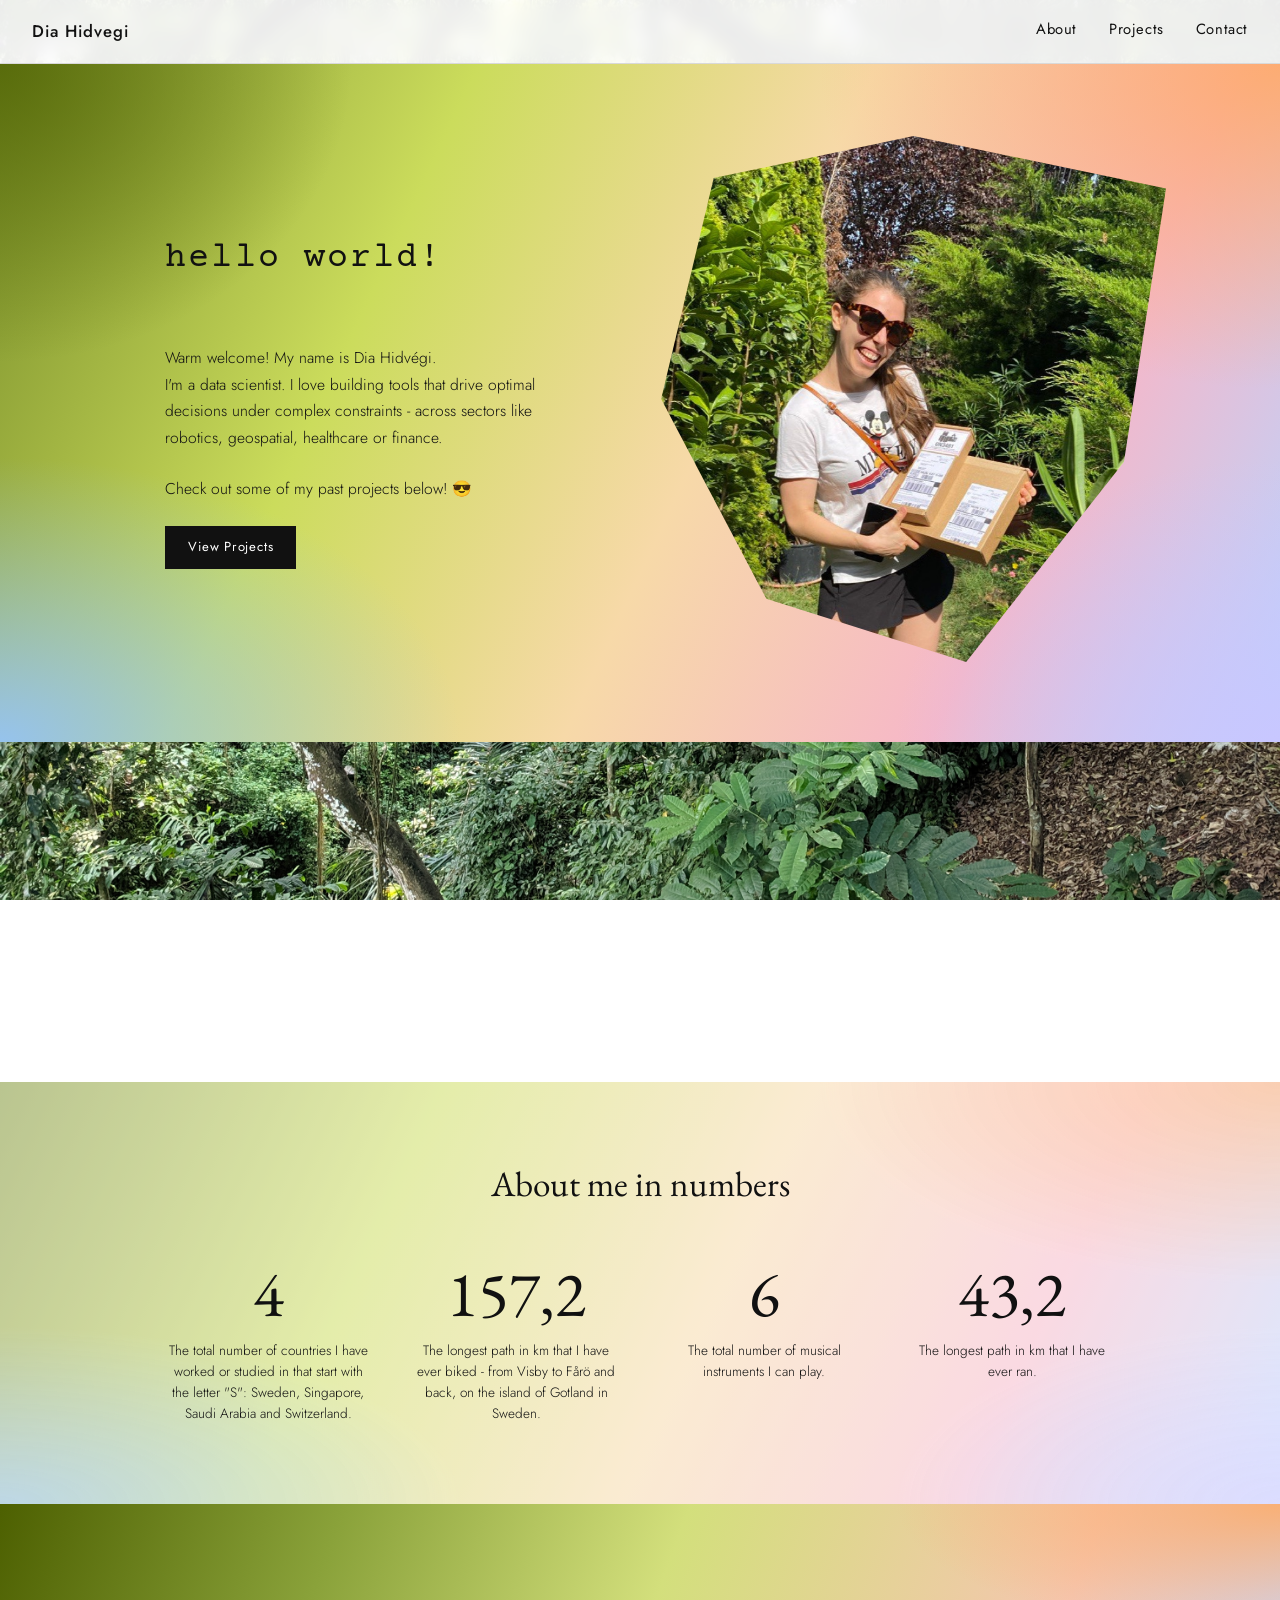
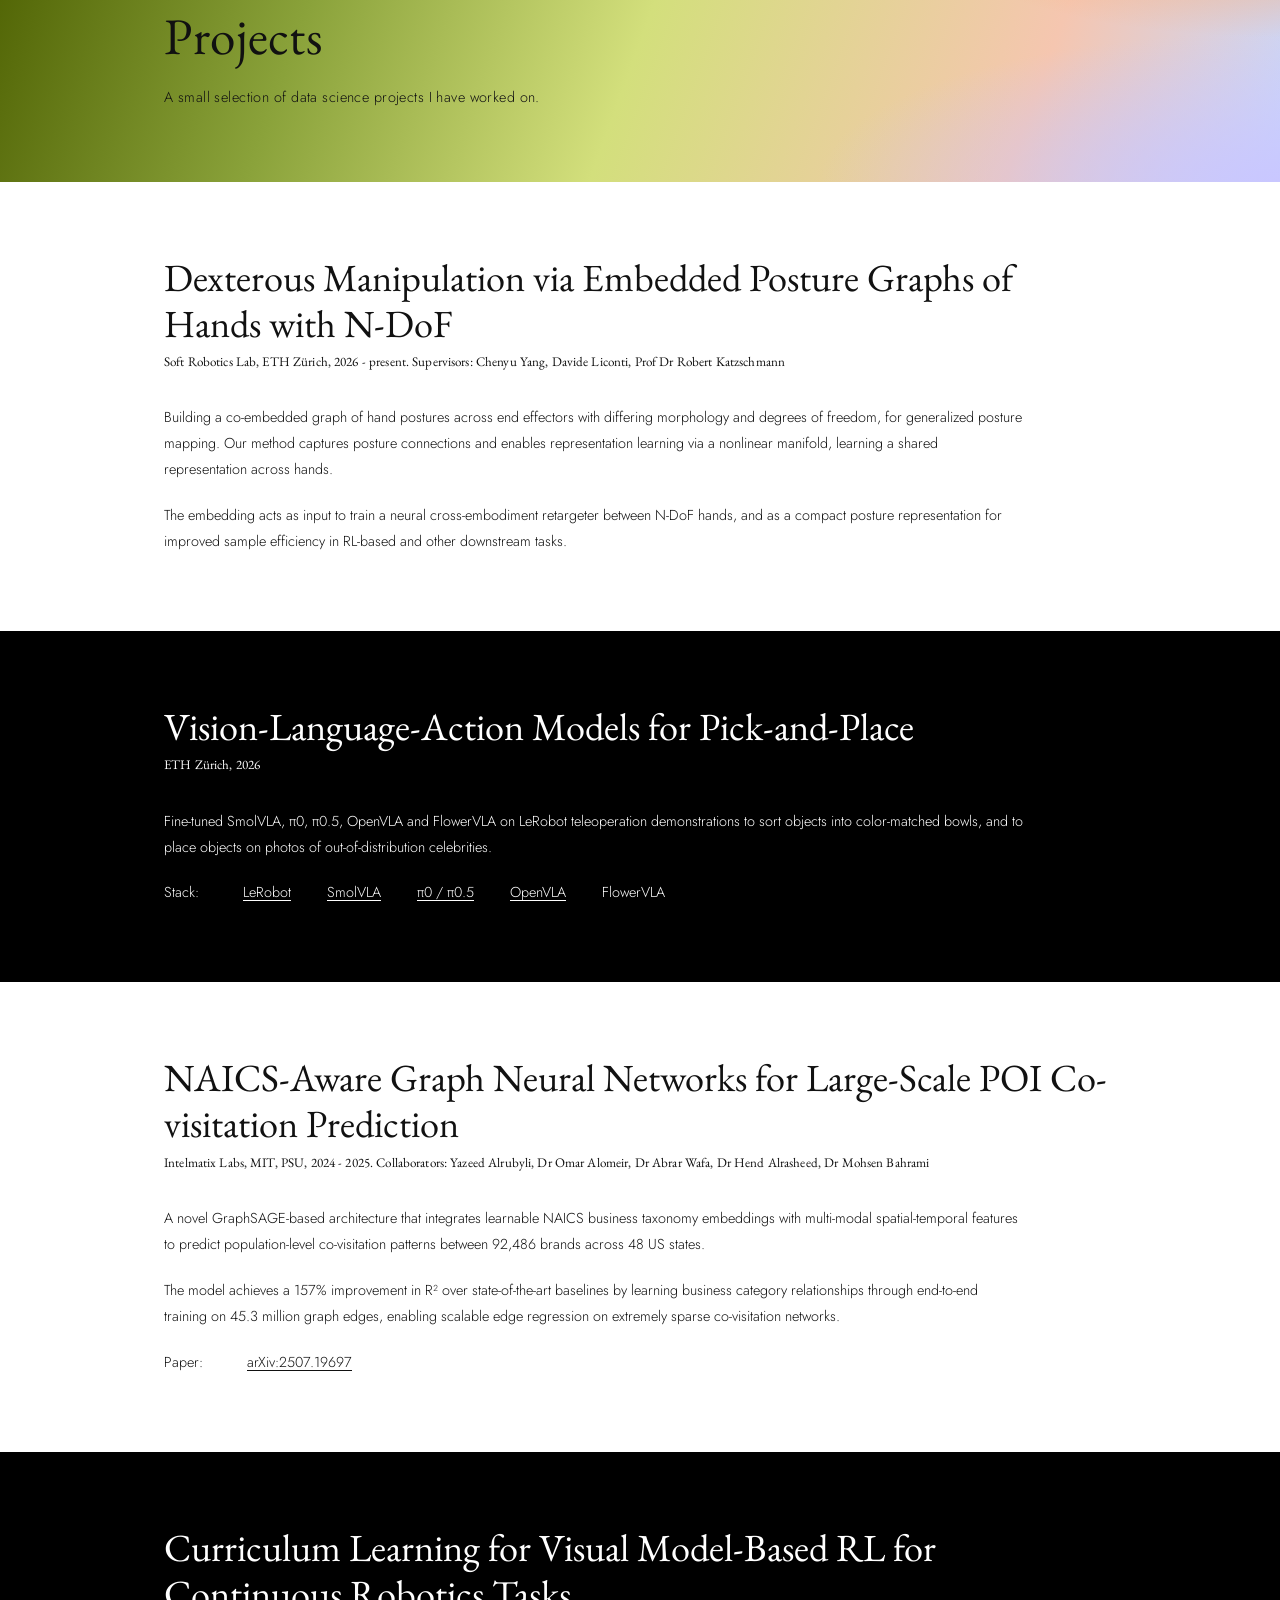
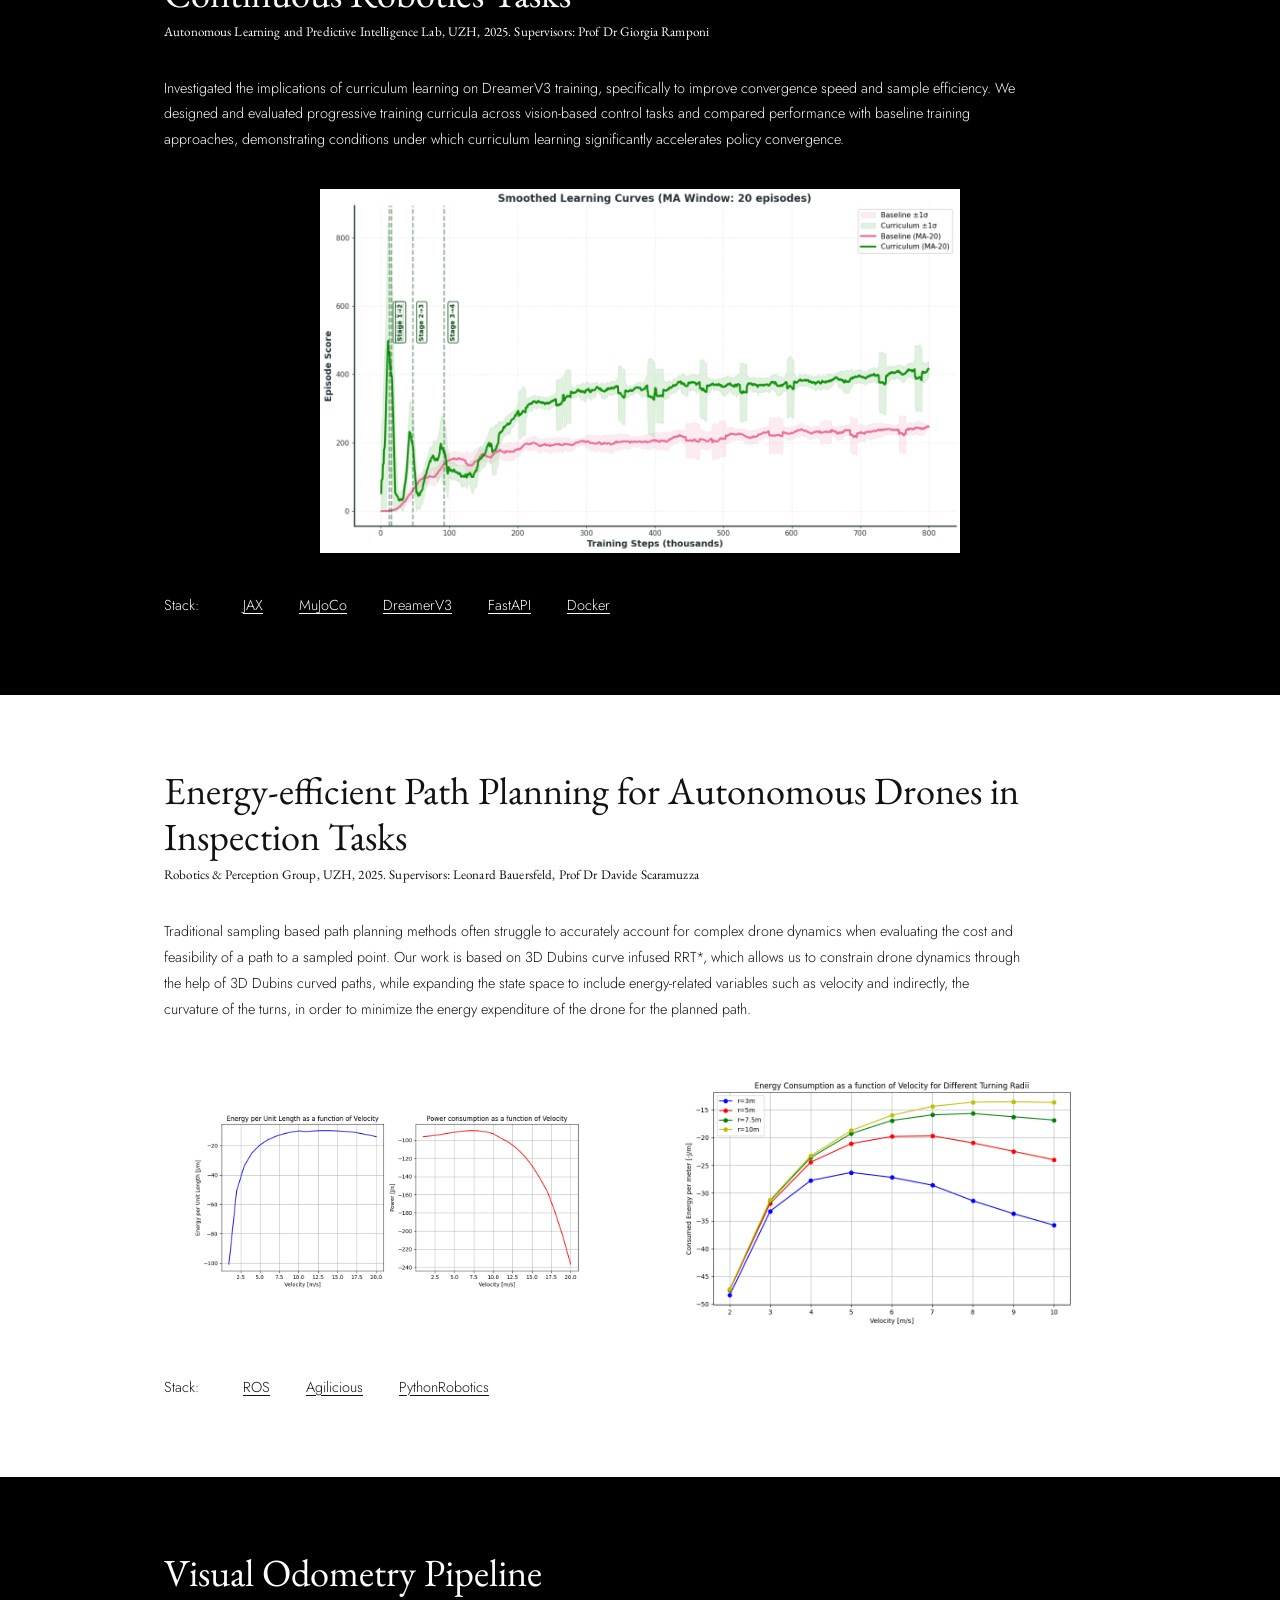
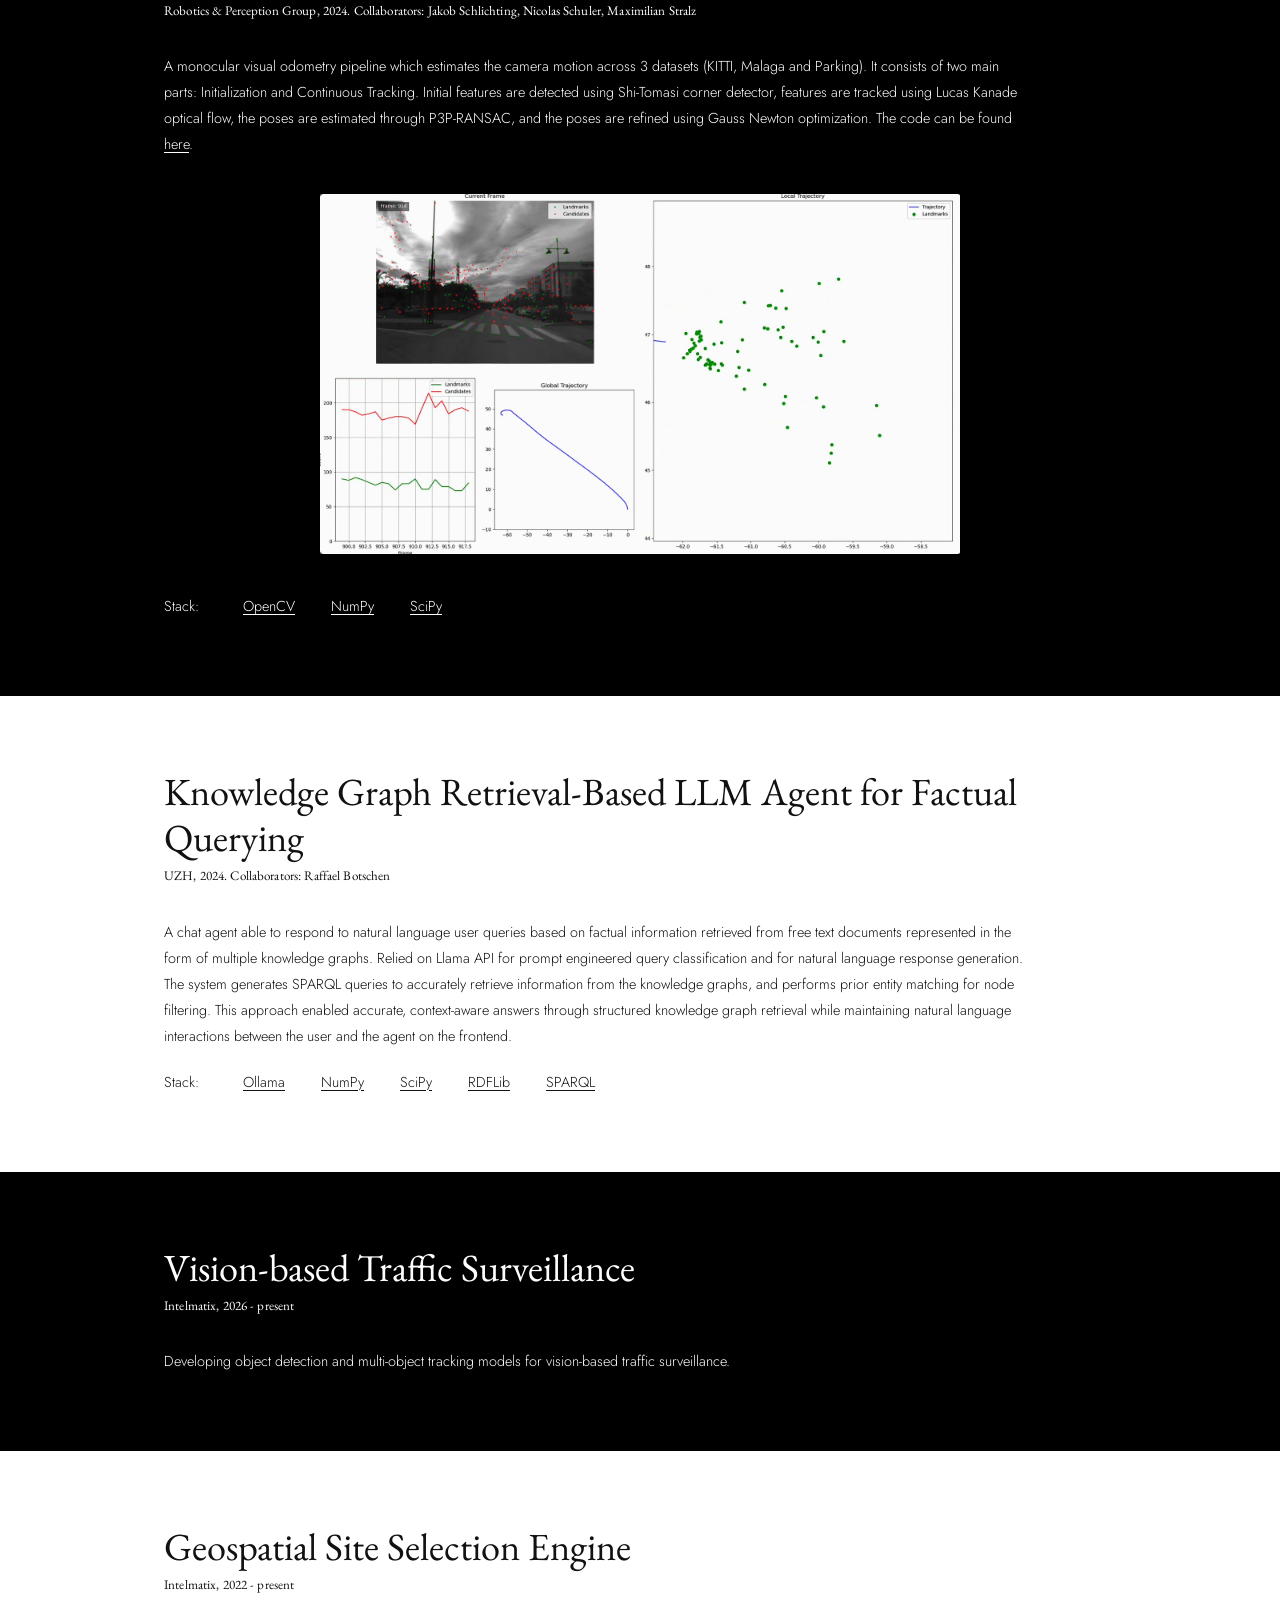
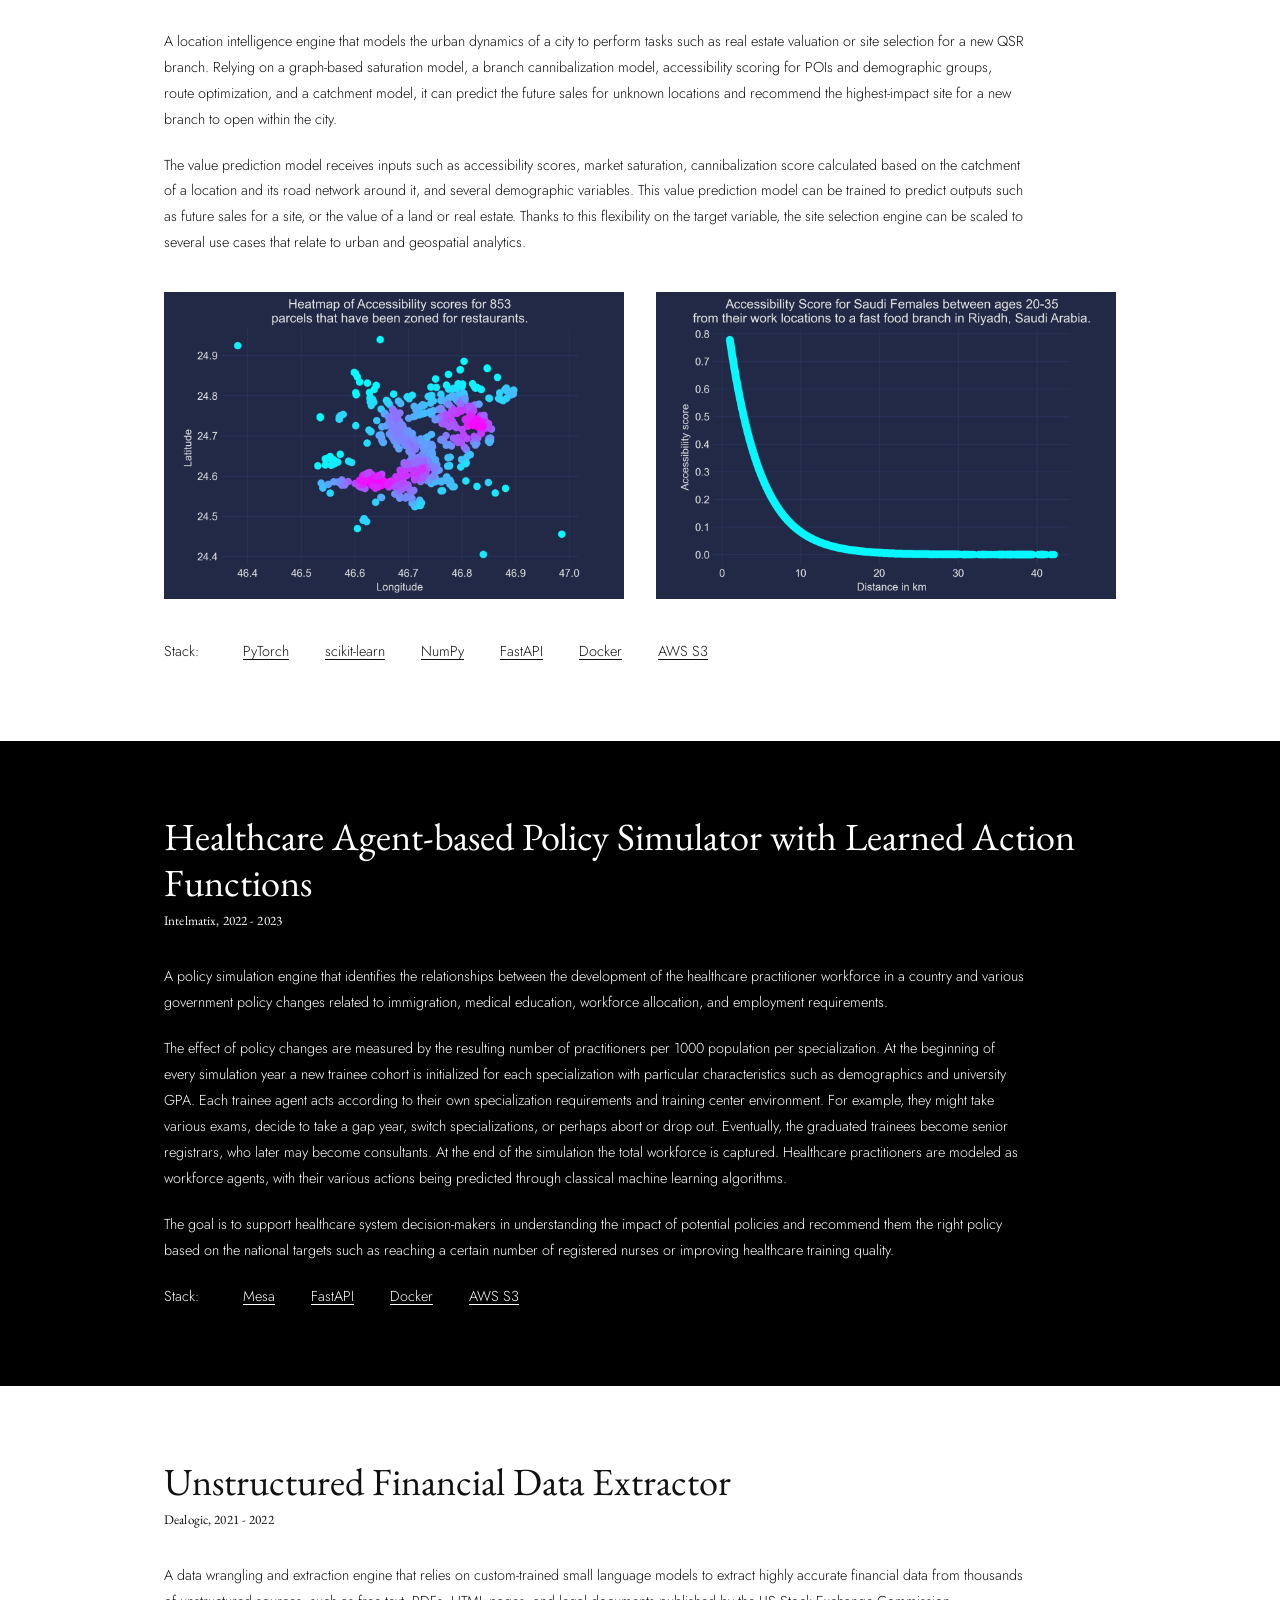
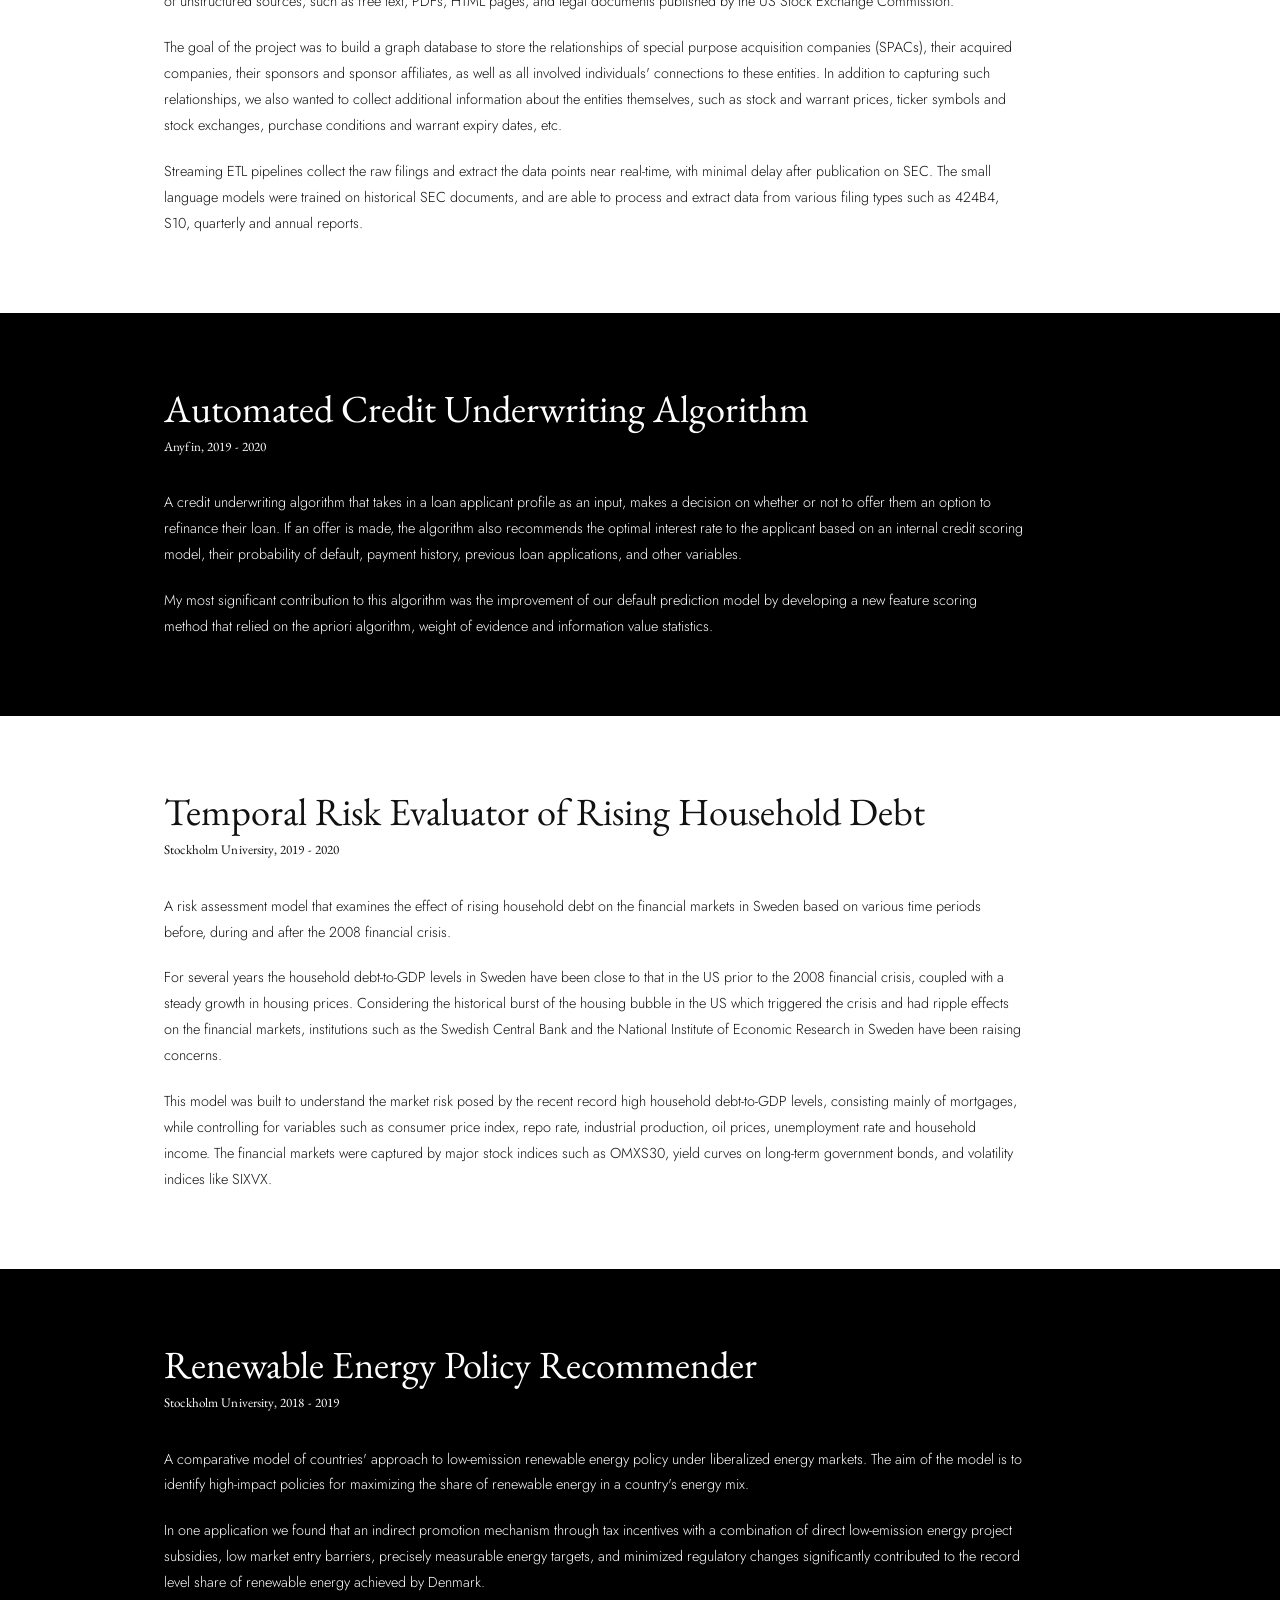
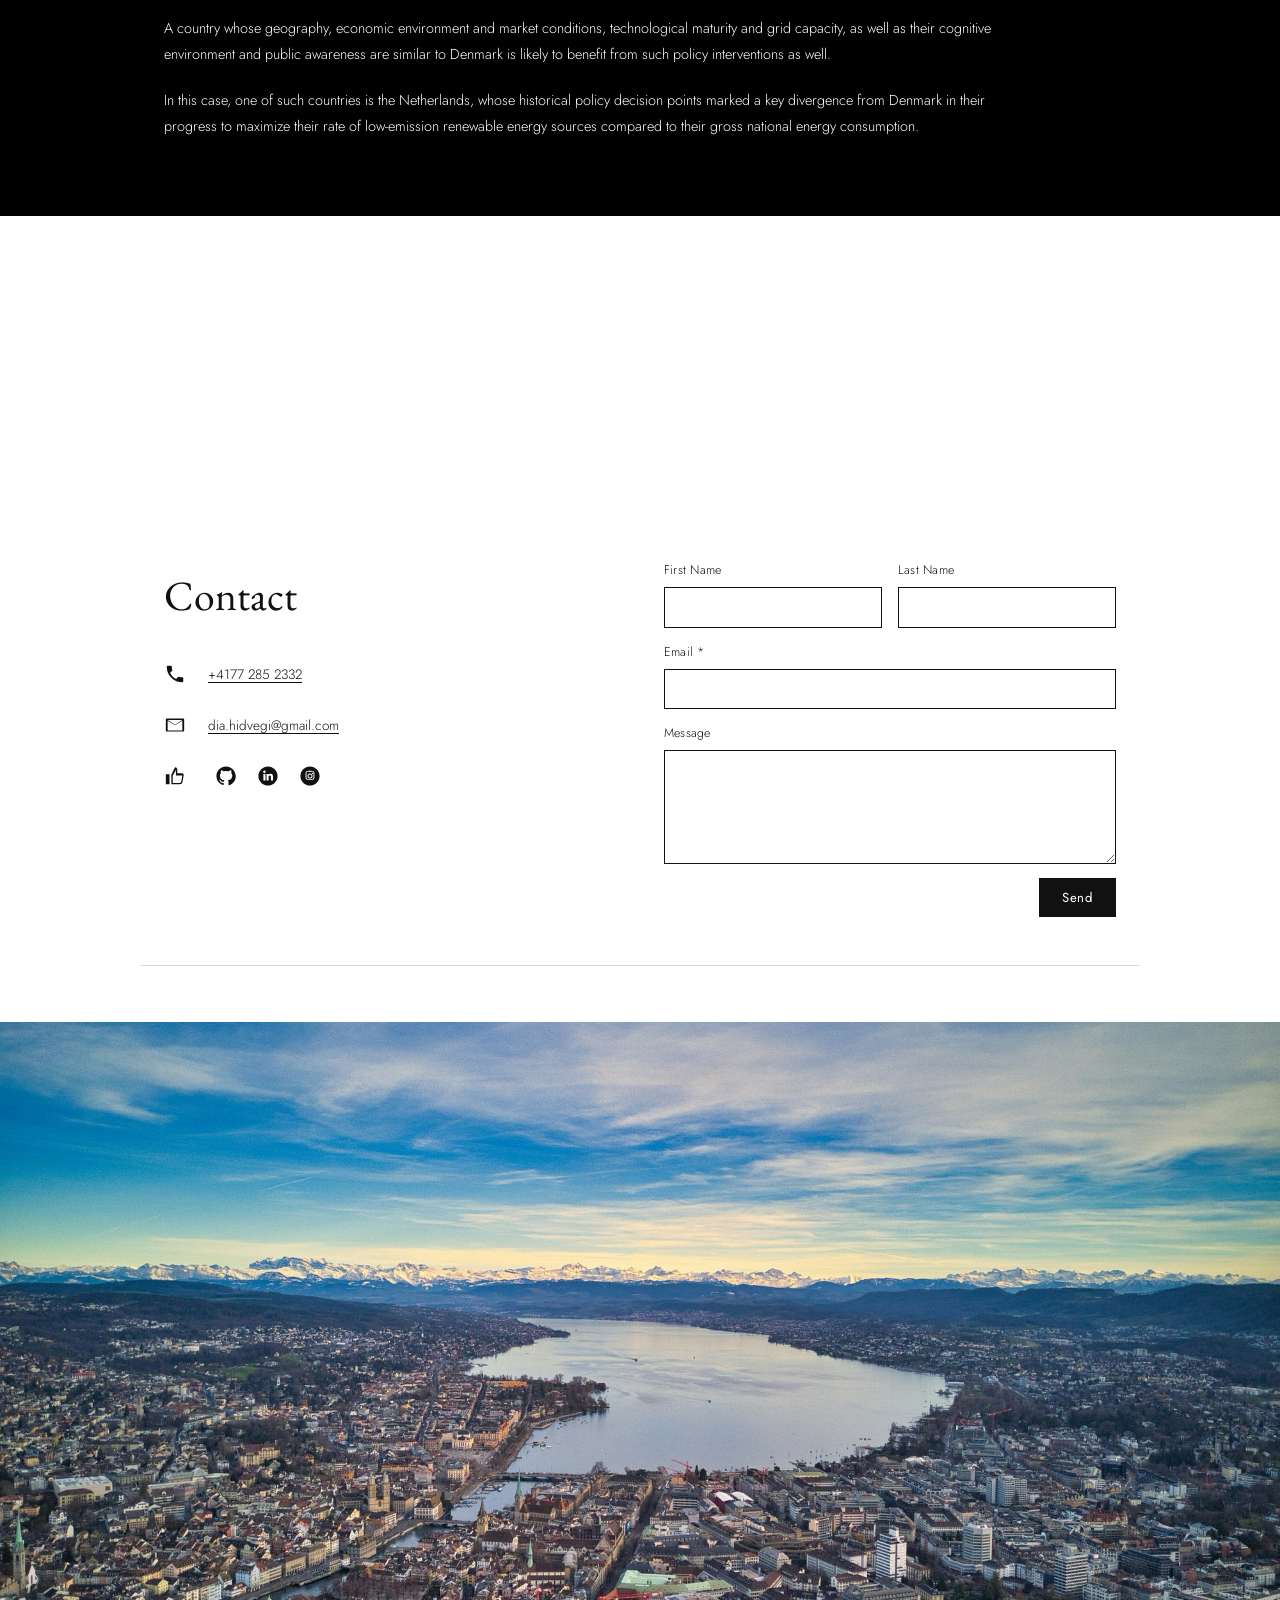
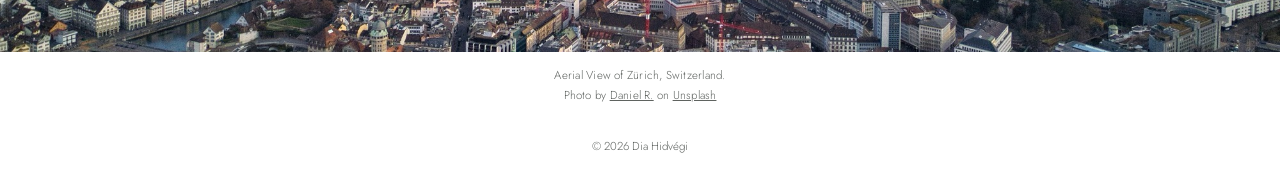
==== commit d675c325: "project desc updates" ====
--- a/index.html
+++ b/index.html
@@ -232,9 +232,9 @@
       <div class="container">
         <h3>Unstructured Financial Data Extractor</h3>
         <p class="meta">Dealogic, 2021 - 2022</p>
-        <p>A data wrangling and extraction engine that relies on various NLP methods such as named-entity recognition, sentiment analysis, and text mining in order to extract highly accurate financial data from unstructured sources like free text, PDFs, and legal documents published by the US Stock Exchange Commission.</p>
+        <p>A data wrangling and extraction engine that relies on custom-trained small language models to extract highly accurate financial data from thousands of unstructured sources, such as free text, PDFs, HTML pages, and legal documents published by the US Stock Exchange Commission.</p>
         <p>The goal of the project was to build a graph database to store the relationships of special purpose acquisition companies (SPACs), their acquired companies, their sponsors and sponsor affiliates, as well as all involved individuals' connections to these entities. In addition to capturing such relationships, we also wanted to collect additional information about the entities themselves, such as stock and warrant prices, ticker symbols and stock exchanges, purchase conditions and warrant expiry dates, etc.</p>
-        <p>The raw filings are collected and the data points are extracted near real-time, with minimal delay after publication on SEC. A NER model was trained on historical SEC documents, and it is able to process and extract data from various filing types such as 424B4, S10, quarterly and annual reports.</p>
+        <p>Streaming ETL pipelines collect the raw filings and extract the data points near real-time, with minimal delay after publication on SEC. The small language models were trained on historical SEC documents, and are able to process and extract data from various filing types such as 424B4, S10, quarterly and annual reports.</p>
       </div>
     </article>
 
--- a/style.css
+++ b/style.css
@@ -251,7 +251,7 @@
 }
 .projects-sub {
   margin: 0;
-  color: rgba(255, 255, 255, 0.9);
+  color: var(--ink);
   font-size: 0.9rem;
   letter-spacing: 0.03em;
 }
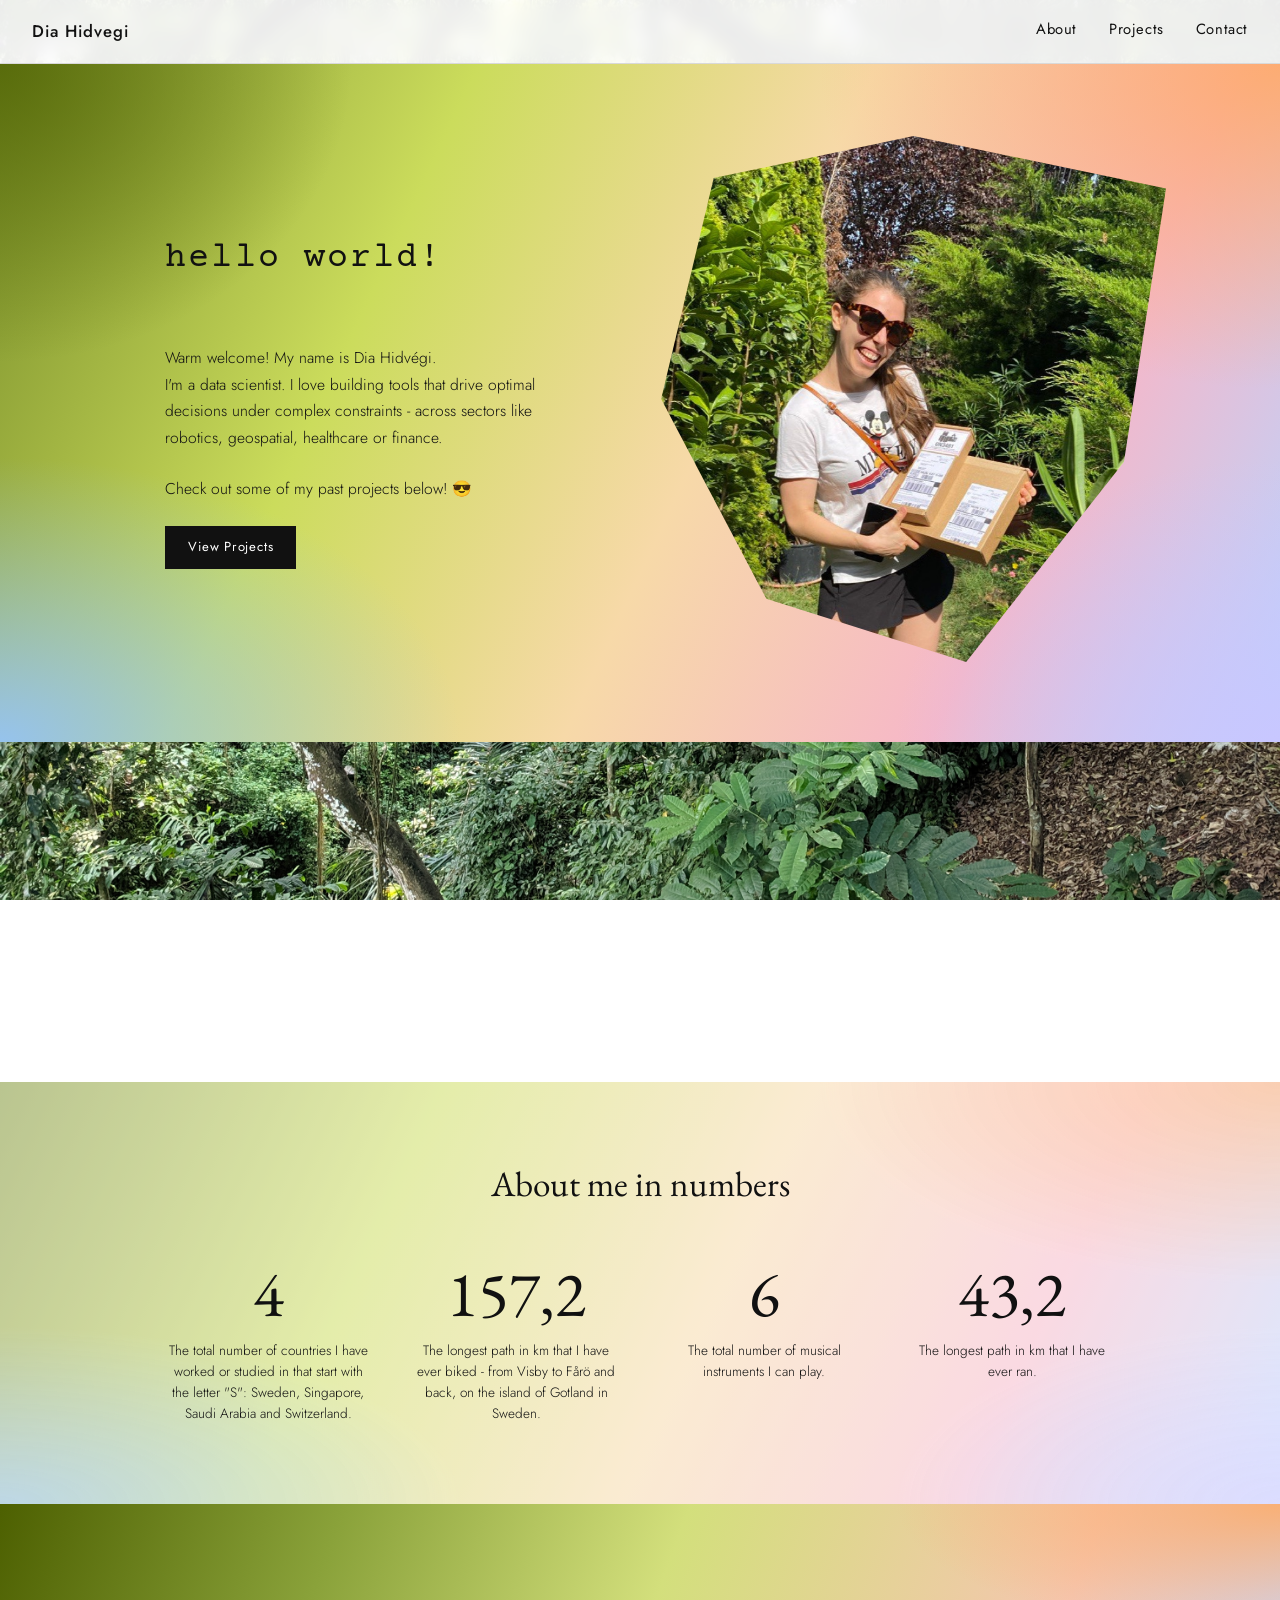
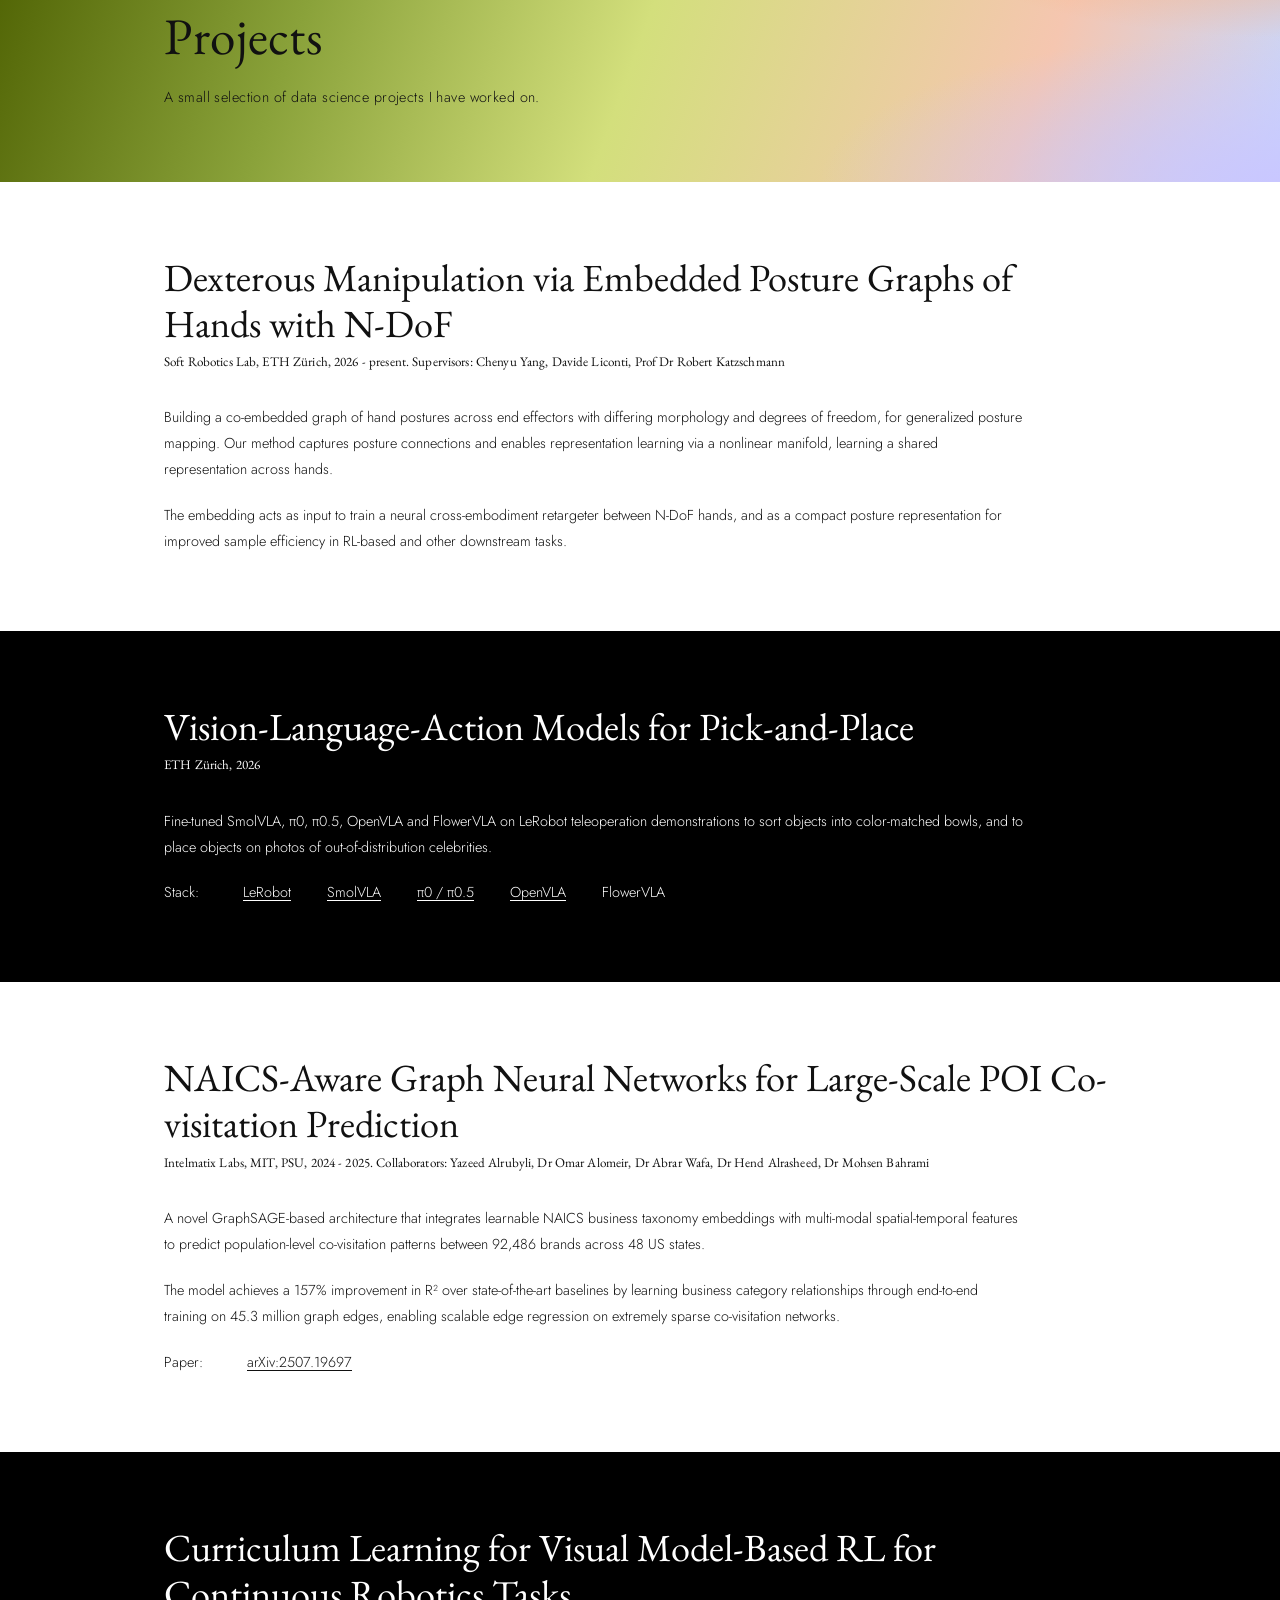
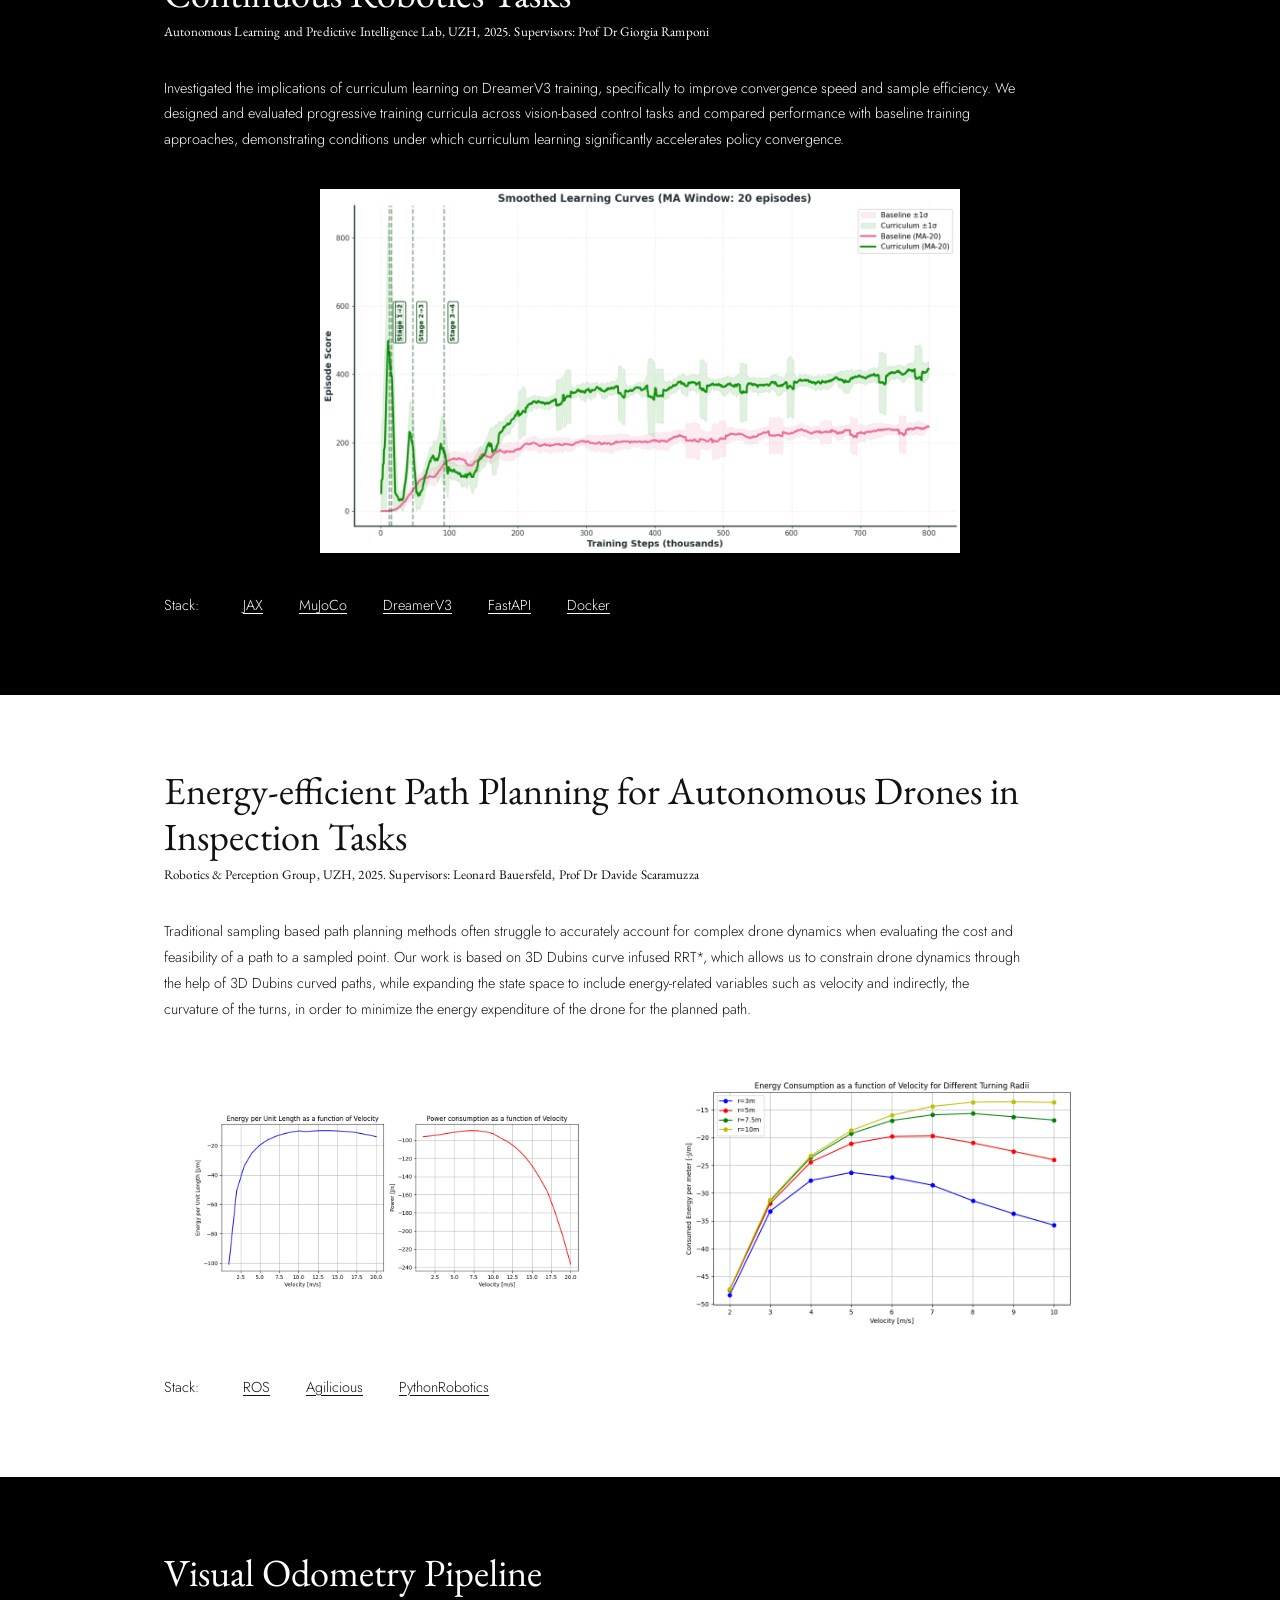
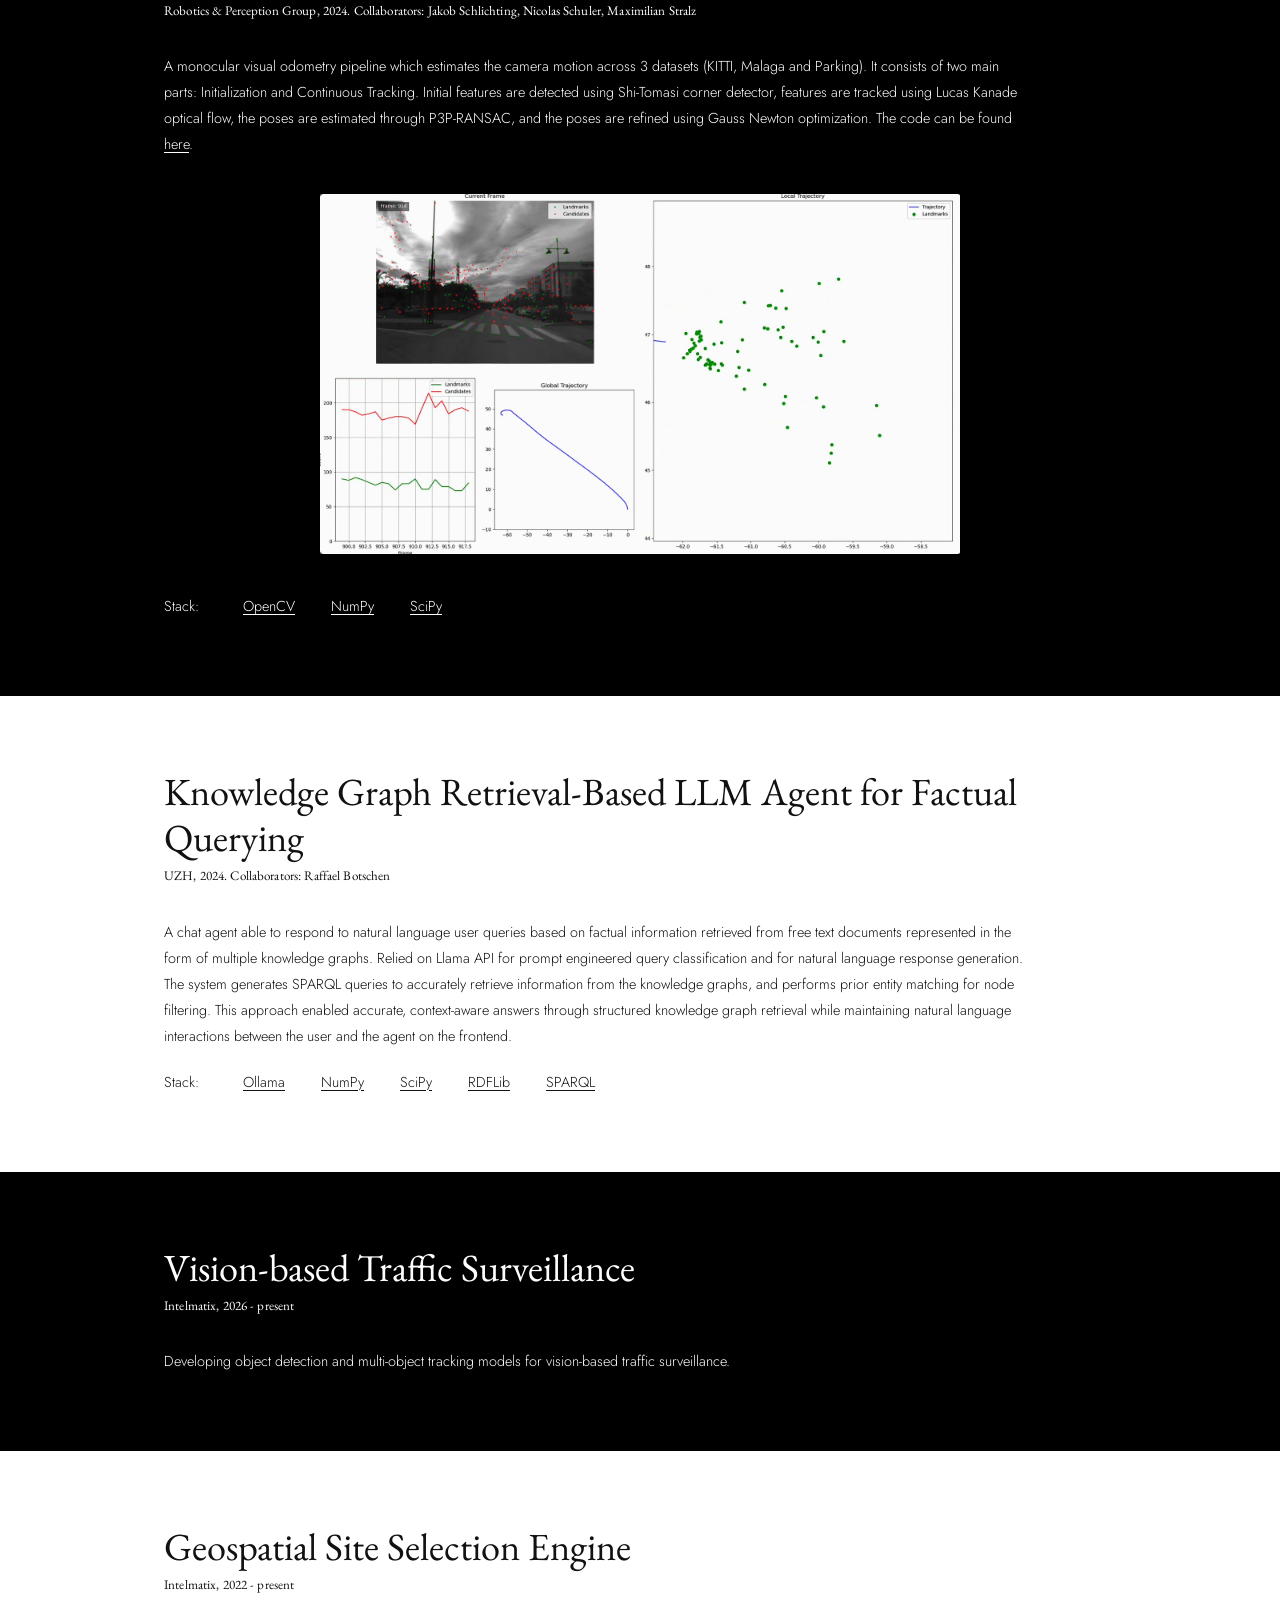
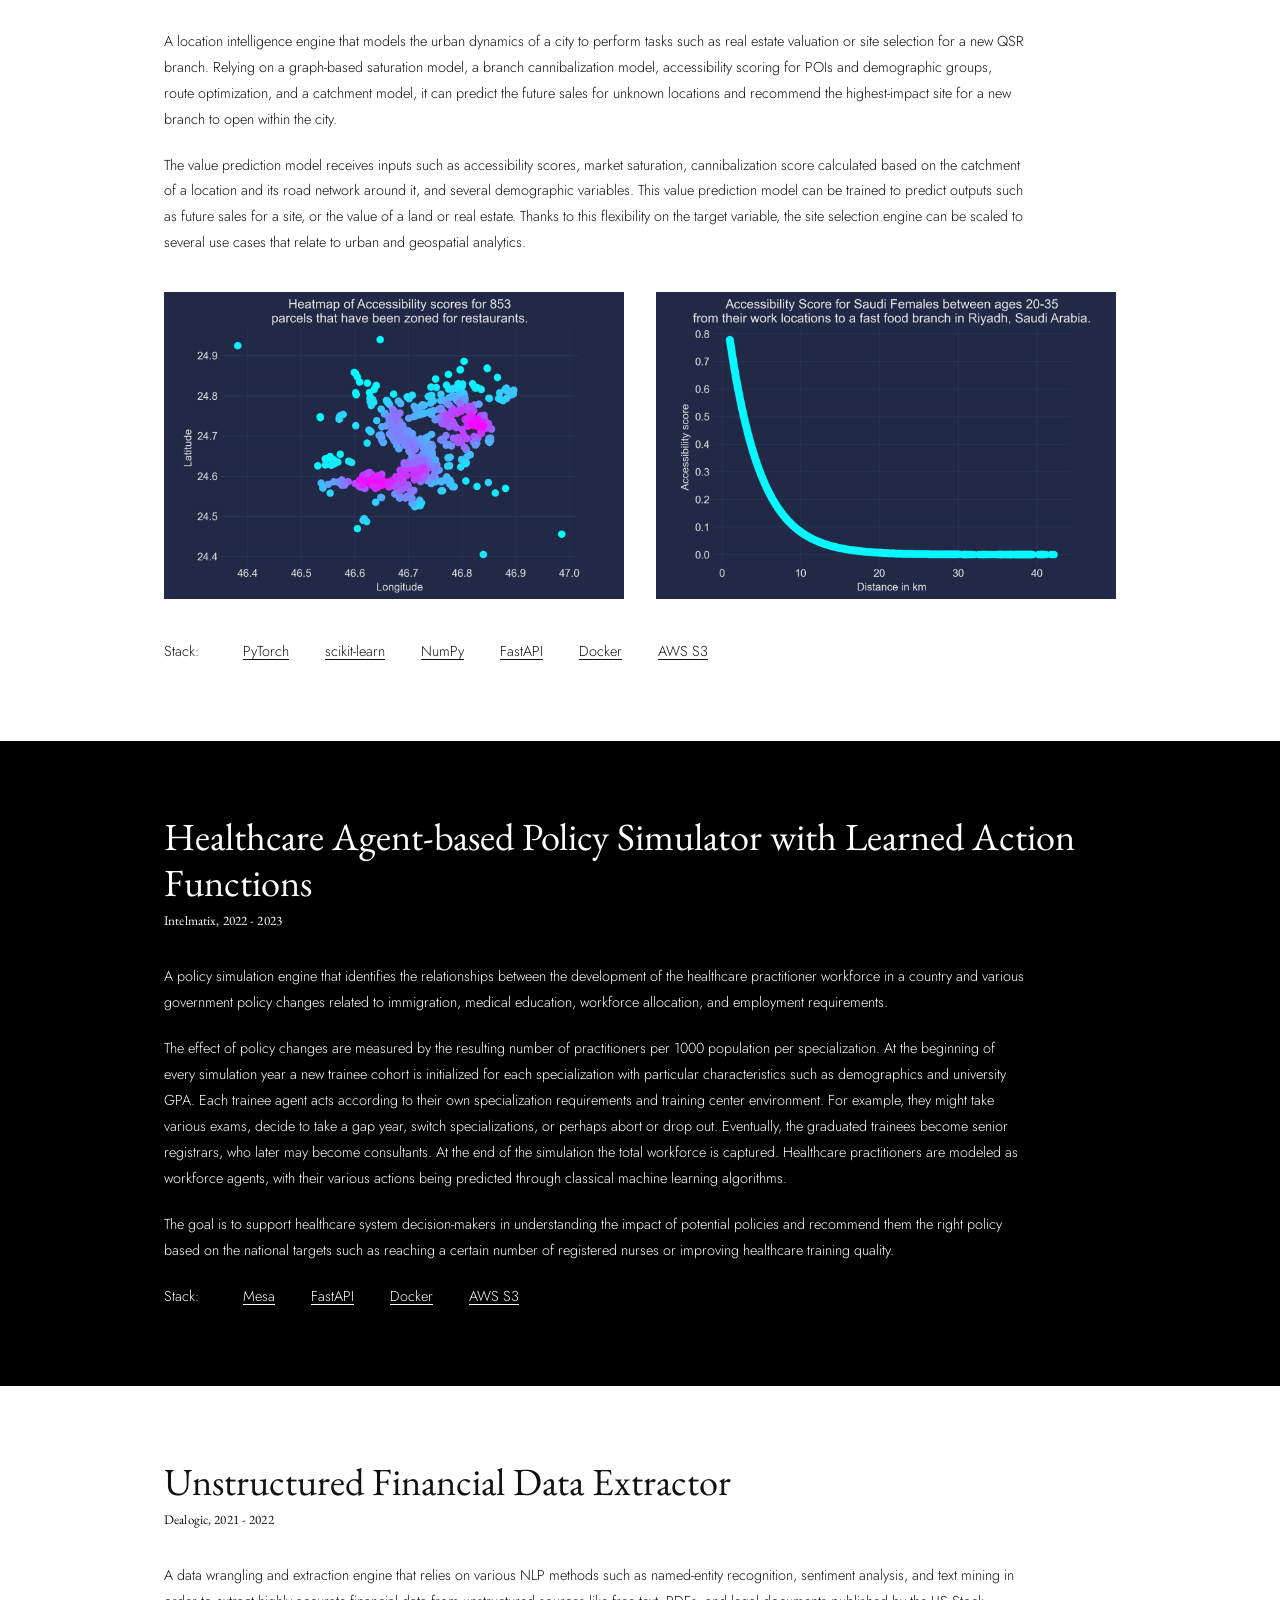
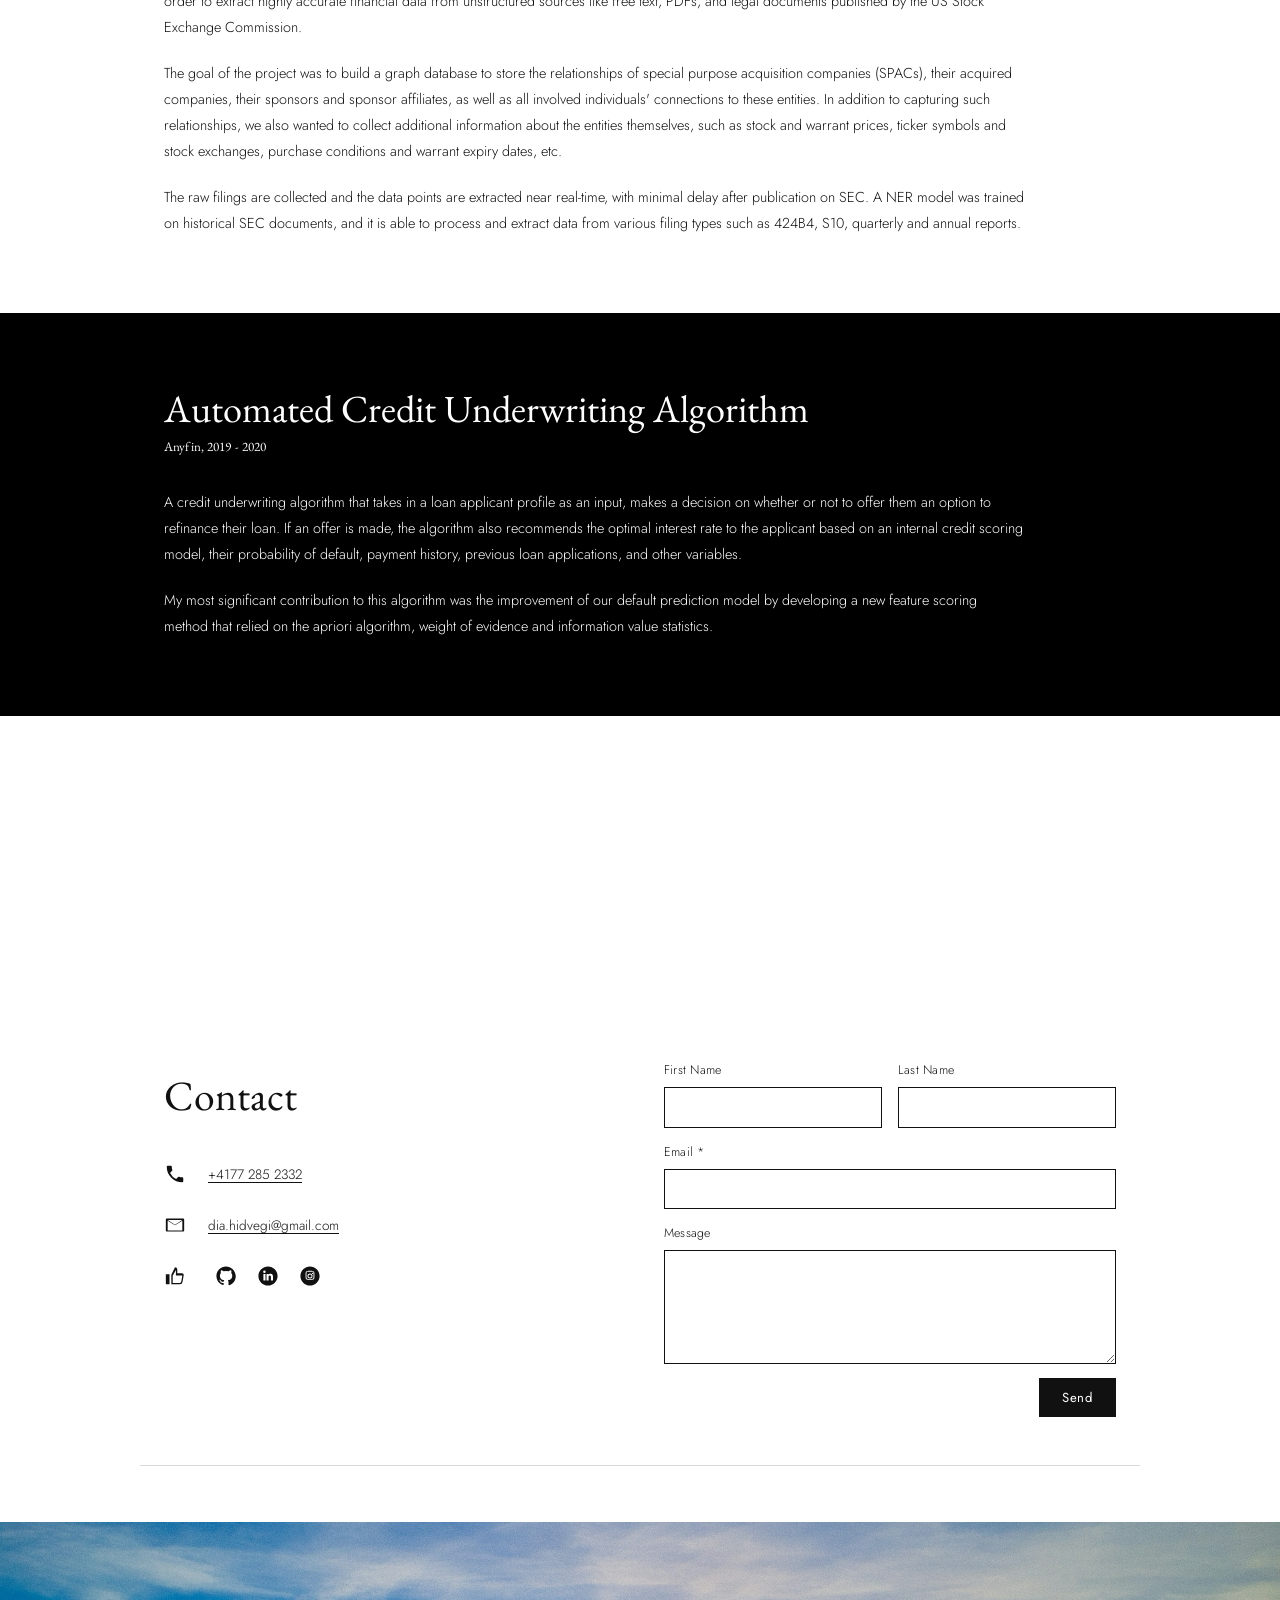
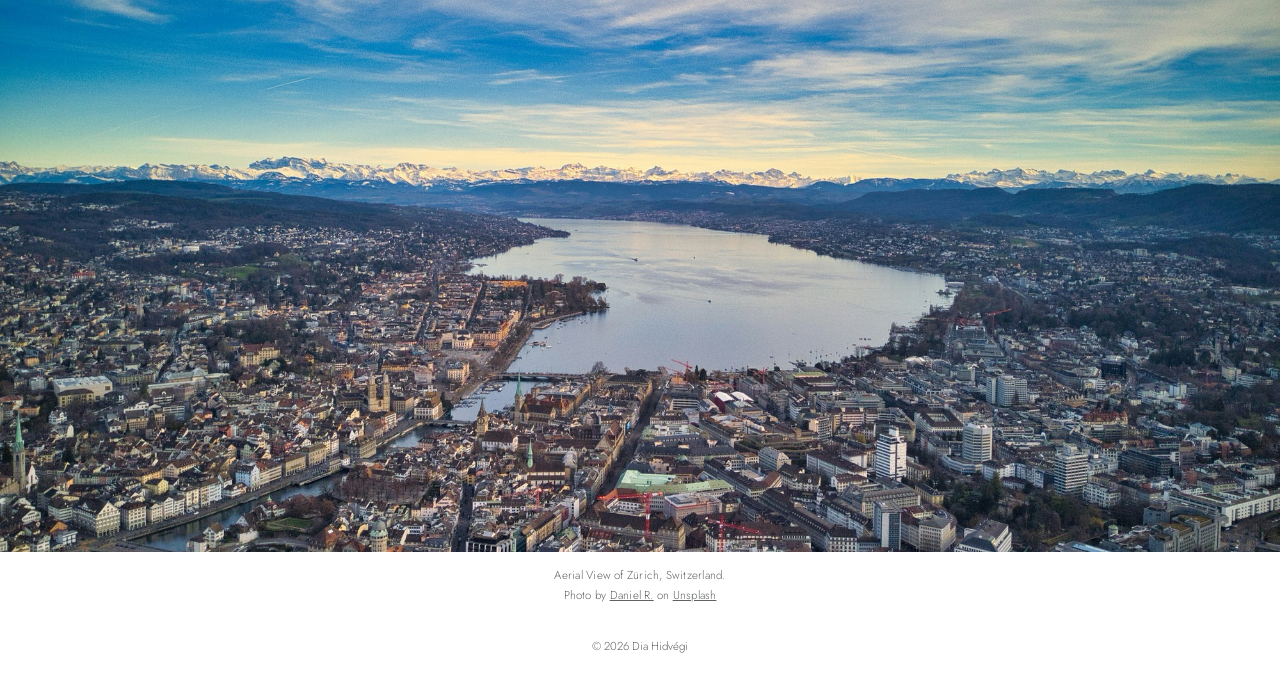
==== commit f642ea3d: "removed last 2 projects" ====
--- a/index.html
+++ b/index.html
@@ -232,9 +232,9 @@
       <div class="container">
         <h3>Unstructured Financial Data Extractor</h3>
         <p class="meta">Dealogic, 2021 - 2022</p>
-        <p>A data wrangling and extraction engine that relies on custom-trained small language models to extract highly accurate financial data from thousands of unstructured sources, such as free text, PDFs, HTML pages, and legal documents published by the US Stock Exchange Commission.</p>
+        <p>A data wrangling and extraction engine that relies on various NLP methods such as named-entity recognition, sentiment analysis, and text mining in order to extract highly accurate financial data from unstructured sources like free text, PDFs, and legal documents published by the US Stock Exchange Commission.</p>
         <p>The goal of the project was to build a graph database to store the relationships of special purpose acquisition companies (SPACs), their acquired companies, their sponsors and sponsor affiliates, as well as all involved individuals' connections to these entities. In addition to capturing such relationships, we also wanted to collect additional information about the entities themselves, such as stock and warrant prices, ticker symbols and stock exchanges, purchase conditions and warrant expiry dates, etc.</p>
-        <p>Streaming ETL pipelines collect the raw filings and extract the data points near real-time, with minimal delay after publication on SEC. The small language models were trained on historical SEC documents, and are able to process and extract data from various filing types such as 424B4, S10, quarterly and annual reports.</p>
+        <p>The raw filings are collected and the data points are extracted near real-time, with minimal delay after publication on SEC. A NER model was trained on historical SEC documents, and it is able to process and extract data from various filing types such as 424B4, S10, quarterly and annual reports.</p>
       </div>
     </article>
 
@@ -244,27 +244,6 @@
         <p class="meta">Anyfin, 2019 - 2020</p>
         <p>A credit underwriting algorithm that takes in a loan applicant profile as an input, makes a decision on whether or not to offer them an option to refinance their loan. If an offer is made, the algorithm also recommends the optimal interest rate to the applicant based on an internal credit scoring model, their probability of default, payment history, previous loan applications, and other variables.</p>
         <p>My most significant contribution to this algorithm was the improvement of our default prediction model by developing a new feature scoring method that relied on the apriori algorithm, weight of evidence and information value statistics.</p>
-      </div>
-    </article>
-
-    <article class="project project--light">
-      <div class="container">
-        <h3>Temporal Risk Evaluator of Rising Household Debt</h3>
-        <p class="meta">Stockholm University, 2019 - 2020</p>
-        <p>A risk assessment model that examines the effect of rising household debt on the financial markets in Sweden based on various time periods before, during and after the 2008 financial crisis.</p>
-        <p>For several years the household debt-to-GDP levels in Sweden have been close to that in the US prior to the 2008 financial crisis, coupled with a steady growth in housing prices. Considering the historical burst of the housing bubble in the US which triggered the crisis and had ripple effects on the financial markets, institutions such as the Swedish Central Bank and the National Institute of Economic Research in Sweden have been raising concerns.</p>
-        <p>This model was built to understand the market risk posed by the recent record high household debt-to-GDP levels, consisting mainly of mortgages, while controlling for variables such as consumer price index, repo rate, industrial production, oil prices, unemployment rate and household income. The financial markets were captured by major stock indices such as OMXS30, yield curves on long-term government bonds, and volatility indices like SIXVX.</p>
-      </div>
-    </article>
-
-    <article class="project project--dark">
-      <div class="container">
-        <h3>Renewable Energy Policy Recommender</h3>
-        <p class="meta">Stockholm University, 2018 - 2019</p>
-        <p>A comparative model of countries' approach to low-emission renewable energy policy under liberalized energy markets. The aim of the model is to identify high-impact policies for maximizing the share of renewable energy in a country's energy mix.</p>
-        <p>In one application we found that an indirect promotion mechanism through tax incentives with a combination of direct low-emission energy project subsidies, low market entry barriers, precisely measurable energy targets, and minimized regulatory changes significantly contributed to the record level share of renewable energy achieved by Denmark.</p>
-        <p>A country whose geography, economic environment and market conditions, technological maturity and grid capacity, as well as their cognitive environment and public awareness are similar to Denmark is likely to benefit from such policy interventions as well.</p>
-        <p>In this case, one of such countries is the Netherlands, whose historical policy decision points marked a key divergence from Denmark in their progress to maximize their rate of low-emission renewable energy sources compared to their gross national energy consumption.</p>
       </div>
     </article>
 
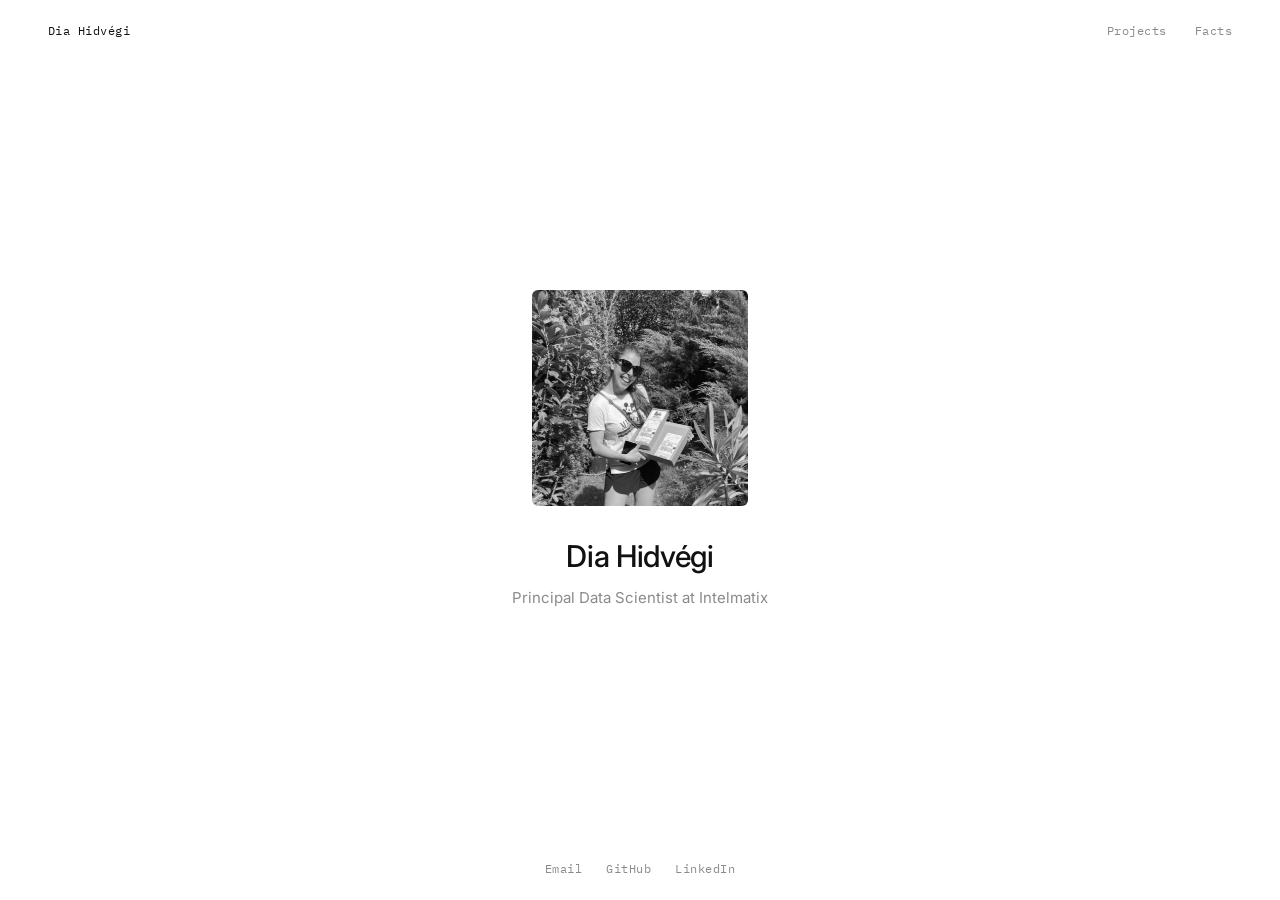
==== commit 38d330a7: "minor fixes" ====
--- a/index.html
+++ b/index.html
@@ -4,331 +4,48 @@
   <meta charset="UTF-8">
   <meta name="viewport" content="width=device-width, initial-scale=1.0">
   <title>Dia Hidvégi</title>
-  <meta name="description" content="Dia Hidvégi is a data scientist building tools that drive optimal decisions under complex constraints, across robotics, geospatial, healthcare and finance.">
+  <meta name="description" content="Dia Hidvégi, AI research scientist and principal data scientist.">
+  <meta name="color-scheme" content="light dark">
   <link rel="preconnect" href="https://fonts.googleapis.com">
   <link rel="preconnect" href="https://fonts.gstatic.com" crossorigin>
-  <link href="https://fonts.googleapis.com/css2?family=Courier+Prime&family=EB+Garamond:ital,wght@0,400;0,500;1,400&family=Jost:wght@300;400;500&display=swap" rel="stylesheet">
+  <link href="https://fonts.googleapis.com/css2?family=IBM+Plex+Mono:wght@400;500&family=Inter:wght@400;500&display=swap" rel="stylesheet">
   <link rel="stylesheet" href="style.css">
-  <link rel="icon" href="data:image/svg+xml,<svg xmlns='http://www.w3.org/2000/svg' viewBox='0 0 100 100'><text y='.9em' font-size='90'>👋</text></svg>">
+  <link rel="icon" href="data:image/svg+xml,<svg xmlns='http://www.w3.org/2000/svg' viewBox='0 0 16 16'><circle cx='8' cy='8' r='6' fill='%23111'/></svg>">
 </head>
 <body>
-
-  <!-- Fixed backdrop: sits behind everything; the jungle "bands" below are transparent windows onto it -->
-  <div class="jungle-fixed" aria-hidden="true"></div>
-
-  <header class="site-header">
-    <a class="brand" href="#top">Dia Hidvegi</a>
-    <nav class="site-nav" aria-label="Main">
-      <a href="#about">About</a>
-      <a href="#projects">Projects</a>
-      <a href="#contact">Contact</a>
+  <header class="top">
+    <a class="home" href="./" aria-current="page">Dia Hidvégi</a>
+    <nav>
+      <a href="projects.html">Projects</a>
+      <a href="facts.html">Facts</a>
     </nav>
   </header>
 
-  <main id="top">
-
-    <!-- Hero -->
-    <section class="hero gradient-bg">
-      <div class="hero-inner">
-        <div class="hero-text">
-          <h1 class="mono">hello world!</h1>
-          <p class="lead">
-            Warm welcome! My name is Dia Hidvégi.<br>
-            I'm a data scientist. I love building tools that drive optimal decisions under complex constraints - across sectors like robotics, geospatial, healthcare or finance.
-          </p>
-          <p class="lead">Check out some of my past projects below! 😎</p>
-          <a class="btn" href="#projects">View Projects</a>
-        </div>
-        <div class="hero-photo">
-          <img src="assets/profile.jpg" alt="Dia Hidvégi smiling in a garden, holding a parcel">
-        </div>
-      </div>
-    </section>
-
-    <!-- Jungle band -->
-    <div class="band band-jungle" role="presentation"></div>
-
-    <!-- About in numbers -->
-    <section id="about" class="numbers gradient-bg gradient-bg--soft">
-      <div class="container">
-        <h2 class="section-title">About me in numbers</h2>
-        <ul class="stats">
-          <li>
-            <span class="stat-value">4</span>
-            <span class="stat-label">The total number of countries I have worked or studied in that start with the letter "S": Sweden, Singapore, Saudi Arabia and Switzerland.</span>
-          </li>
-          <li>
-            <span class="stat-value">157,2</span>
-            <span class="stat-label">The longest path in km that I have ever biked - from Visby to Fårö and back, on the island of Gotland in Sweden.</span>
-          </li>
-          <li>
-            <span class="stat-value">6</span>
-            <span class="stat-label">The total number of musical instruments I can play.</span>
-          </li>
-          <li>
-            <span class="stat-value">43,2</span>
-            <span class="stat-label">The longest path in km that I have ever ran.</span>
-          </li>
-        </ul>
-      </div>
-    </section>
-
-    <!-- Projects -->
-    <section id="projects" class="projects-intro gradient-bg gradient-bg--projects">
-      <div class="container">
-        <h2 class="projects-heading">Projects</h2>
-        <p class="projects-sub">A small selection of data science projects I have worked on.</p>
-      </div>
-    </section>
-
-    <article class="project project--light">
-      <div class="container">
-        <h3>Dexterous Manipulation via Embedded Posture Graphs of Hands with N-DoF</h3>
-        <p class="meta">Soft Robotics Lab, ETH Zürich, 2026 - present. Supervisors: Chenyu Yang, Davide Liconti, Prof Dr Robert Katzschmann</p>
-        <p>Building a co-embedded graph of hand postures across end effectors with differing morphology and degrees of freedom, for generalized posture mapping. Our method captures posture connections and enables representation learning via a nonlinear manifold, learning a shared representation across hands.</p>
-        <p>The embedding acts as input to train a neural cross-embodiment retargeter between N-DoF hands, and as a compact posture representation for improved sample efficiency in RL-based and other downstream tasks.</p>
-      </div>
-    </article>
-
-    <article class="project project--dark">
-      <div class="container">
-        <h3>Vision-Language-Action Models for Pick-and-Place</h3>
-        <p class="meta">ETH Zürich, 2026</p>
-        <p>Fine-tuned SmolVLA, π0, π0.5, OpenVLA and FlowerVLA on LeRobot teleoperation demonstrations to sort objects into color-matched bowls, and to place objects on photos of out-of-distribution celebrities.</p>
-        <p class="stack"><span>Stack:</span>
-          <a href="https://github.com/huggingface/lerobot" target="_blank" rel="noopener">LeRobot</a>
-          <a href="https://huggingface.co/lerobot/smolvla_base" target="_blank" rel="noopener">SmolVLA</a>
-          <a href="https://github.com/Physical-Intelligence/openpi" target="_blank" rel="noopener">π0 / π0.5</a>
-          <a href="https://github.com/openvla/openvla" target="_blank" rel="noopener">OpenVLA</a>
-          <em>FlowerVLA</em>
-        </p>
-      </div>
-    </article>
-
-    <article class="project project--light">
-      <div class="container">
-        <h3>NAICS-Aware Graph Neural Networks for Large-Scale POI Co-visitation Prediction</h3>
-        <p class="meta">Intelmatix Labs, MIT, PSU, 2024 - 2025. Collaborators: Yazeed Alrubyli, Dr Omar Alomeir, Dr Abrar Wafa, Dr Hend Alrasheed, Dr Mohsen Bahrami</p>
-        <p>A novel GraphSAGE-based architecture that integrates learnable NAICS business taxonomy embeddings with multi-modal spatial-temporal features to predict population-level co-visitation patterns between 92,486 brands across 48 US states.</p>
-        <p>The model achieves a 157% improvement in R² over state-of-the-art baselines by learning business category relationships through end-to-end training on 45.3 million graph edges, enabling scalable edge regression on extremely sparse co-visitation networks.</p>
-        <p class="stack"><span>Paper:</span>
-          <a href="https://arxiv.org/abs/2507.19697" target="_blank" rel="noopener">arXiv:2507.19697</a>
-        </p>
-      </div>
-    </article>
-
-    <article class="project project--dark">
-      <div class="container">
-        <h3>Curriculum Learning for Visual Model-Based RL for Continuous Robotics Tasks</h3>
-        <p class="meta">Autonomous Learning and Predictive Intelligence Lab, UZH, 2025. Supervisors: Prof Dr Giorgia Ramponi</p>
-        <p>Investigated the implications of curriculum learning on DreamerV3 training, specifically to improve convergence speed and sample efficiency. We designed and evaluated progressive training curricula across vision-based control tasks and compared performance with baseline training approaches, demonstrating conditions under which curriculum learning significantly accelerates policy convergence.</p>
-        <figure class="figure figure--single">
-          <img src="assets/curriculum-learning.png" alt="Smoothed learning curves comparing curriculum training against the baseline over 800 thousand training steps">
-        </figure>
-        <p class="stack"><span>Stack:</span>
-          <a href="https://docs.jax.dev/en/" target="_blank" rel="noopener">JAX</a>
-          <a href="https://gymnasium.farama.org/environments/mujoco/" target="_blank" rel="noopener">MuJoCo</a>
-          <a href="https://github.com/danijar/dreamerv3" target="_blank" rel="noopener">DreamerV3</a>
-          <a href="https://fastapi.tiangolo.com/" target="_blank" rel="noopener">FastAPI</a>
-          <a href="https://www.docker.com/" target="_blank" rel="noopener">Docker</a>
-        </p>
-      </div>
-    </article>
-
-    <article class="project project--light">
-      <div class="container">
-        <h3>Energy-efficient Path Planning for Autonomous Drones in Inspection Tasks</h3>
-        <p class="meta">Robotics &amp; Perception Group, UZH, 2025. Supervisors: Leonard Bauersfeld, Prof Dr Davide Scaramuzza</p>
-        <p>Traditional sampling based path planning methods often struggle to accurately account for complex drone dynamics when evaluating the cost and feasibility of a path to a sampled point. Our work is based on 3D Dubins curve infused RRT*, which allows us to constrain drone dynamics through the help of 3D Dubins curved paths, while expanding the state space to include energy-related variables such as velocity and indirectly, the curvature of the turns, in order to minimize the energy expenditure of the drone for the planned path.</p>
-        <figure class="figure figure--pair">
-          <img src="assets/drone-energy-velocity.png" alt="Energy per unit length and power consumption as a function of velocity">
-          <img src="assets/drone-energy-radii.png" alt="Energy consumption as a function of velocity for different turning radii">
-        </figure>
-        <p class="stack"><span>Stack:</span>
-          <a href="https://github.com/ros-infrastructure/www.ros.org" target="_blank" rel="noopener">ROS</a>
-          <a href="https://github.com/uzh-rpg/agilicious" target="_blank" rel="noopener">Agilicious</a>
-          <a href="https://github.com/AtsushiSakai/PythonRobotics" target="_blank" rel="noopener">PythonRobotics</a>
-        </p>
-      </div>
-    </article>
-
-    <article class="project project--dark">
-      <div class="container">
-        <h3>Visual Odometry Pipeline</h3>
-        <p class="meta">Robotics &amp; Perception Group, 2024. Collaborators: Jakob Schlichting, Nicolas Schuler, Maximilian Stralz</p>
-        <p>A monocular visual odometry pipeline which estimates the camera motion across 3 datasets (KITTI, Malaga and Parking). It consists of two main parts: Initialization and Continuous Tracking. Initial features are detected using Shi-Tomasi corner detector, features are tracked using Lucas Kanade optical flow, the poses are estimated through P3P-RANSAC, and the poses are refined using Gauss Newton optimization. The code can be found <a href="https://github.com/DiaHidvegi/visual-odometry" target="_blank" rel="noopener">here</a>.</p>
-        <figure class="figure figure--single">
-          <img src="assets/visual-odometry.jpg" alt="Visual odometry dashboard showing tracked landmarks on a street frame, landmark counts, and the global and local trajectories">
-        </figure>
-        <p class="stack"><span>Stack:</span>
-          <a href="https://github.com/opencv/opencv" target="_blank" rel="noopener">OpenCV</a>
-          <a href="https://numpy.org/" target="_blank" rel="noopener">NumPy</a>
-          <a href="https://scipy.org/" target="_blank" rel="noopener">SciPy</a>
-        </p>
-      </div>
-    </article>
-
-    <article class="project project--light">
-      <div class="container">
-        <h3>Knowledge Graph Retrieval-Based LLM Agent for Factual Querying</h3>
-        <p class="meta">UZH, 2024. Collaborators: Raffael Botschen</p>
-        <p>A chat agent able to respond to natural language user queries based on factual information retrieved from free text documents represented in the form of multiple knowledge graphs. Relied on Llama API for prompt engineered query classification and for natural language response generation. The system generates SPARQL queries to accurately retrieve information from the knowledge graphs, and performs prior entity matching for node filtering. This approach enabled accurate, context-aware answers through structured knowledge graph retrieval while maintaining natural language interactions between the user and the agent on the frontend.</p>
-        <p class="stack"><span>Stack:</span>
-          <a href="https://github.com/ollama/ollama" target="_blank" rel="noopener">Ollama</a>
-          <a href="https://numpy.org/" target="_blank" rel="noopener">NumPy</a>
-          <a href="https://scipy.org/" target="_blank" rel="noopener">SciPy</a>
-          <a href="https://rdflib.readthedocs.io" target="_blank" rel="noopener">RDFLib</a>
-          <a href="https://www.w3.org/TR/sparql11-query/" target="_blank" rel="noopener">SPARQL</a>
-        </p>
-      </div>
-    </article>
-
-    <article class="project project--dark">
-      <div class="container">
-        <h3>Vision-based Traffic Surveillance</h3>
-        <p class="meta">Intelmatix, 2026 - present</p>
-        <p>Developing object detection and multi-object tracking models for vision-based traffic surveillance.</p>
-      </div>
-    </article>
-
-    <article class="project project--light">
-      <div class="container">
-        <h3>Geospatial Site Selection Engine</h3>
-        <p class="meta">Intelmatix, 2022 - present</p>
-        <p>A location intelligence engine that models the urban dynamics of a city to perform tasks such as real estate valuation or site selection for a new QSR branch. Relying on a graph-based saturation model, a branch cannibalization model, accessibility scoring for POIs and demographic groups, route optimization, and a catchment model, it can predict the future sales for unknown locations and recommend the highest-impact site for a new branch to open within the city.</p>
-        <p>The value prediction model receives inputs such as accessibility scores, market saturation, cannibalization score calculated based on the catchment of a location and its road network around it, and several demographic variables. This value prediction model can be trained to predict outputs such as future sales for a site, or the value of a land or real estate. Thanks to this flexibility on the target variable, the site selection engine can be scaled to several use cases that relate to urban and geospatial analytics.</p>
-        <figure class="figure figure--pair">
-          <img src="assets/accessibility-heatmap.png" alt="Heatmap of accessibility scores for 853 parcels zoned for restaurants">
-          <img src="assets/accessibility-distance.png" alt="Accessibility score for Saudi females aged 20 to 35 from their work locations to a fast food branch in Riyadh, plotted against distance">
-        </figure>
-        <p class="stack"><span>Stack:</span>
-          <a href="https://pytorch.org/" target="_blank" rel="noopener">PyTorch</a>
-          <a href="https://scikit-learn.org/" target="_blank" rel="noopener">scikit-learn</a>
-          <a href="https://numpy.org/" target="_blank" rel="noopener">NumPy</a>
-          <a href="https://fastapi.tiangolo.com/" target="_blank" rel="noopener">FastAPI</a>
-          <a href="https://www.docker.com/" target="_blank" rel="noopener">Docker</a>
-          <a href="https://aws.amazon.com/s3/" target="_blank" rel="noopener">AWS S3</a>
-        </p>
-      </div>
-    </article>
-
-    <article class="project project--dark">
-      <div class="container">
-        <h3>Healthcare Agent-based Policy Simulator with Learned Action Functions</h3>
-        <p class="meta">Intelmatix, 2022 - 2023</p>
-        <p>A policy simulation engine that identifies the relationships between the development of the healthcare practitioner workforce in a country and various government policy changes related to immigration, medical education, workforce allocation, and employment requirements.</p>
-        <p>The effect of policy changes are measured by the resulting number of practitioners per 1000 population per specialization. At the beginning of every simulation year a new trainee cohort is initialized for each specialization with particular characteristics such as demographics and university GPA. Each trainee agent acts according to their own specialization requirements and training center environment. For example, they might take various exams, decide to take a gap year, switch specializations, or perhaps abort or drop out. Eventually, the graduated trainees become senior registrars, who later may become consultants. At the end of the simulation the total workforce is captured. Healthcare practitioners are modeled as workforce agents, with their various actions being predicted through classical machine learning algorithms.</p>
-        <p>The goal is to support healthcare system decision-makers in understanding the impact of potential policies and recommend them the right policy based on the national targets such as reaching a certain number of registered nurses or improving healthcare training quality.</p>
-        <p class="stack"><span>Stack:</span>
-          <a href="https://mesa.readthedocs.io" target="_blank" rel="noopener">Mesa</a>
-          <a href="https://fastapi.tiangolo.com/" target="_blank" rel="noopener">FastAPI</a>
-          <a href="https://www.docker.com/" target="_blank" rel="noopener">Docker</a>
-          <a href="https://aws.amazon.com/s3/" target="_blank" rel="noopener">AWS S3</a>
-        </p>
-      </div>
-    </article>
-
-    <article class="project project--light">
-      <div class="container">
-        <h3>Unstructured Financial Data Extractor</h3>
-        <p class="meta">Dealogic, 2021 - 2022</p>
-        <p>A data wrangling and extraction engine that relies on various NLP methods such as named-entity recognition, sentiment analysis, and text mining in order to extract highly accurate financial data from unstructured sources like free text, PDFs, and legal documents published by the US Stock Exchange Commission.</p>
-        <p>The goal of the project was to build a graph database to store the relationships of special purpose acquisition companies (SPACs), their acquired companies, their sponsors and sponsor affiliates, as well as all involved individuals' connections to these entities. In addition to capturing such relationships, we also wanted to collect additional information about the entities themselves, such as stock and warrant prices, ticker symbols and stock exchanges, purchase conditions and warrant expiry dates, etc.</p>
-        <p>The raw filings are collected and the data points are extracted near real-time, with minimal delay after publication on SEC. A NER model was trained on historical SEC documents, and it is able to process and extract data from various filing types such as 424B4, S10, quarterly and annual reports.</p>
-      </div>
-    </article>
-
-    <article class="project project--dark">
-      <div class="container">
-        <h3>Automated Credit Underwriting Algorithm</h3>
-        <p class="meta">Anyfin, 2019 - 2020</p>
-        <p>A credit underwriting algorithm that takes in a loan applicant profile as an input, makes a decision on whether or not to offer them an option to refinance their loan. If an offer is made, the algorithm also recommends the optimal interest rate to the applicant based on an internal credit scoring model, their probability of default, payment history, previous loan applications, and other variables.</p>
-        <p>My most significant contribution to this algorithm was the improvement of our default prediction model by developing a new feature scoring method that relied on the apriori algorithm, weight of evidence and information value statistics.</p>
-      </div>
-    </article>
-
-    <!-- Jungle band -->
-    <div class="band band-jungle band-jungle--low" role="presentation"></div>
-
-    <!-- Contact -->
-    <section id="contact" class="contact">
-      <div class="container contact-grid">
-        <div class="contact-info">
-          <h2>Contact</h2>
-          <ul class="contact-list">
-            <li>
-              <svg class="icon" viewBox="0 0 24 24" aria-hidden="true"><path d="M6.6 10.8a15.1 15.1 0 0 0 6.6 6.6l2.2-2.2a1 1 0 0 1 1-.25c1.1.37 2.3.57 3.6.57a1 1 0 0 1 1 1V20a1 1 0 0 1-1 1A17 17 0 0 1 3 4a1 1 0 0 1 1-1h3.5a1 1 0 0 1 1 1c0 1.25.2 2.45.57 3.57a1 1 0 0 1-.25 1L6.6 10.8z"/></svg>
-              <a href="tel:+41772852332">+4177 285 2332</a>
-            </li>
-            <li>
-              <svg class="icon" viewBox="0 0 24 24" aria-hidden="true"><path d="M3 5h18a1 1 0 0 1 1 1v12a1 1 0 0 1-1 1H3a1 1 0 0 1-1-1V6a1 1 0 0 1 1-1zm1 2.4V18h16V7.4l-8 5-8-5zM4 6.6l8 5 8-5H4z"/></svg>
-              <a href="mailto:dia.hidvegi@gmail.com">dia.hidvegi@gmail.com</a>
-            </li>
-            <li class="social">
-              <svg class="icon" viewBox="0 0 24 24" aria-hidden="true"><path d="M2 10h4v11H2zm6 0.5 4-8a2.5 2.5 0 0 1 2.5 2.5V9h5a2 2 0 0 1 2 2.3l-1.3 7.2A3 3 0 0 1 17.3 21H8V10.5zm1.5 1.1V19.5h7.8a1.5 1.5 0 0 0 1.5-1.2l1.2-6.8H13V5.4l-3.5 6.2z"/></svg>
-              <a class="social-link" href="http://github.com/DiaHidvegi" target="_blank" rel="noopener" aria-label="GitHub">
-                <svg viewBox="0 0 24 24" aria-hidden="true"><path d="M12 .5C5.6.5.5 5.6.5 12c0 5.1 3.3 9.4 7.9 10.9.6.1.8-.3.8-.6v-2c-3.2.7-3.9-1.4-3.9-1.4-.5-1.3-1.3-1.7-1.3-1.7-1-.7.1-.7.1-.7 1.2.1 1.8 1.2 1.8 1.2 1 1.8 2.7 1.3 3.4 1 .1-.8.4-1.3.7-1.6-2.6-.3-5.3-1.3-5.3-5.7 0-1.3.4-2.3 1.2-3.1-.1-.3-.5-1.5.1-3.1 0 0 1-.3 3.2 1.2a11 11 0 0 1 5.8 0c2.2-1.5 3.2-1.2 3.2-1.2.6 1.6.2 2.8.1 3.1.8.8 1.2 1.8 1.2 3.1 0 4.4-2.7 5.4-5.3 5.7.4.4.8 1.1.8 2.2v3.2c0 .3.2.7.8.6 4.6-1.5 7.9-5.8 7.9-10.9C23.5 5.6 18.4.5 12 .5z"/></svg>
-              </a>
-              <a class="social-link" href="https://www.linkedin.com/in/dianahidvegi/" target="_blank" rel="noopener" aria-label="LinkedIn">
-                <svg viewBox="0 0 24 24" aria-hidden="true"><path d="M12 .5C5.6.5.5 5.6.5 12S5.6 23.5 12 23.5 23.5 18.4 23.5 12 18.4.5 12 .5zM9 17.5H6.5v-8H9v8zM7.7 8.4a1.5 1.5 0 1 1 0-3 1.5 1.5 0 0 1 0 3zm10.3 9.1h-2.5v-3.9c0-.9 0-2.1-1.3-2.1s-1.5 1-1.5 2v4H10.2v-8h2.4v1.1c.3-.6 1.2-1.3 2.4-1.3 2.6 0 3 1.7 3 3.9v4.3z"/></svg>
-              </a>
-              <a class="social-link" href="https://www.instagram.com/dianahidvegi/" target="_blank" rel="noopener" aria-label="Instagram">
-                <svg viewBox="0 0 24 24" aria-hidden="true"><path d="M12 .5C5.6.5.5 5.6.5 12S5.6 23.5 12 23.5 23.5 18.4 23.5 12 18.4.5 12 .5zm0 5.3c1.7 0 1.9 0 2.6.1 1.8.1 2.6.9 2.7 2.7v5.3c-.1 1.8-.9 2.6-2.7 2.7H9.4c-1.8-.1-2.6-.9-2.7-2.7V8.6c.1-1.8.9-2.6 2.7-2.7.7-.1.9-.1 2.6-.1zm0 1.1c-1.7 0-1.9 0-2.5.1-1.2 0-1.7.6-1.7 1.7v5.1c0 1.2.6 1.7 1.7 1.7h5c1.2 0 1.7-.6 1.7-1.7V8.7c0-1.2-.6-1.7-1.7-1.7-.6-.1-.8-.1-2.5-.1zm0 2.1a3 3 0 1 1 0 6 3 3 0 0 1 0-6zm0 1.1a1.9 1.9 0 1 0 0 3.8 1.9 1.9 0 0 0 0-3.8zm3.1-1.9a.7.7 0 1 1 0 1.4.7.7 0 0 1 0-1.4z"/></svg>
-              </a>
-            </li>
-          </ul>
-        </div>
-
-        <form class="contact-form" id="contact-form" novalidate>
-          <div class="form-row">
-            <label>First Name<input type="text" name="first" autocomplete="given-name"></label>
-            <label>Last Name<input type="text" name="last" autocomplete="family-name"></label>
-          </div>
-          <label>Email *<input type="email" name="email" required autocomplete="email"></label>
-          <label>Message<textarea name="message" rows="4"></textarea></label>
-          <div class="form-actions">
-            <span class="form-note" id="form-note" aria-live="polite"></span>
-            <button type="submit" class="btn">Send</button>
-          </div>
-        </form>
-      </div>
-    </section>
-
-    <!-- Zürich band -->
-    <figure class="band band-zurich">
-      <img src="assets/zurich.jpg" alt="Aerial view of Zürich, Switzerland, with the lake and the Alps on the horizon">
-      <figcaption>
-        Aerial View of Zürich, Switzerland.<br>
-        Photo by <a href="https://unsplash.com/@misterjackdaniel?utm_content=creditCopyText&utm_medium=referral&utm_source=unsplash" target="_blank" rel="noopener">Daniel R.</a> on <a href="https://unsplash.com/photos/an-aerial-view-of-a-city-and-a-body-of-water-J9AU2n6nQD0?utm_content=creditCopyText&utm_medium=referral&utm_source=unsplash" target="_blank" rel="noopener">Unsplash</a>
-      </figcaption>
-    </figure>
-
+  <main class="hero">
+    <div class="card">
+      <img src="assets/profile.jpg" alt="Dia Hidvégi">
+      <h1>Dia Hidvégi</h1>
+      <p>Principal Data Scientist at Intelmatix</p>
+    </div>
   </main>
 
-  <footer class="site-footer">
-    <p>© <span id="year">2026</span> Dia Hidvégi</p>
+  <footer class="foot">
+    <button class="copy" type="button" data-copy="dianahidvegi@gmail.com" aria-label="Copy email address">Email</button>
+    <a href="https://github.com/DiaHidvegi" target="_blank" rel="noopener">GitHub</a>
+    <a href="https://www.linkedin.com/in/dianahidvegi/" target="_blank" rel="noopener">LinkedIn</a>
   </footer>
 
   <script>
-    document.getElementById('year').textContent = new Date().getFullYear();
-
-    // GitHub Pages has no server, so the form opens the visitor's mail client with the message prefilled.
-    document.getElementById('contact-form').addEventListener('submit', function (e) {
-      e.preventDefault();
-      var f = e.target;
-      var note = document.getElementById('form-note');
-      var email = f.email.value.trim();
-      if (!email || !/^[^\s@]+@[^\s@]+\.[^\s@]+$/.test(email)) {
-        note.textContent = 'Please enter a valid email address.';
-        f.email.focus();
-        return;
-      }
-      var name = (f.first.value + ' ' + f.last.value).trim();
-      var subject = 'Message from ' + (name || email) + ' via dianahidvegi.github.io';
-      var body = f.message.value + '\n\n— ' + (name ? name + ' (' + email + ')' : email);
-      window.location.href = 'mailto:dia.hidvegi@gmail.com?subject=' + encodeURIComponent(subject) + '&body=' + encodeURIComponent(body);
-      note.textContent = 'Thanks for your message!';
-      f.reset();
+    // Copy the email address to the clipboard and show a short confirmation in place of the label.
+    document.querySelectorAll('.copy').forEach(btn => {
+      const label = btn.textContent;
+      btn.addEventListener('click', async () => {
+        try { await navigator.clipboard.writeText(btn.dataset.copy); btn.textContent = 'Copied'; }
+        catch { btn.textContent = btn.dataset.copy; }
+        btn.classList.add('done');
+        clearTimeout(btn._t);
+        btn._t = setTimeout(() => { btn.textContent = label; btn.classList.remove('done'); }, 1600);
+      });
     });
   </script>
 </body>
--- a/style.css
+++ b/style.css
@@ -1,438 +1,208 @@
-/* ------------------------------------------------------------------
-   Dia Hidvégi — personal site
-   Fonts: EB Garamond (headings), Courier Prime (hero greeting),
-   Jost (body, a Futura/Avenir-style geometric sans)
-------------------------------------------------------------------- */
+/* Dia Hidvégi — minimal three-page site */
 
 :root {
+  --bg: #ffffff;
   --ink: #111111;
-  --paper: #ffffff;
-  --muted: #5f6360;
-  --line: #d9d9d9;
-  --serif: "EB Garamond", Garamond, "Times New Roman", serif;
-  --sans: "Jost", "Avenir Next", "Futura", "Helvetica Neue", Arial, sans-serif;
-  --mono: "Courier Prime", "Courier New", Courier, monospace;
-  --container: 1000px;
-  --gutter: 24px;
-  --header-h: 64px;
-}
+  --muted: #8a8a8a;
+  --line: #e4e4e4;
+  --tile: #f4f4f4;
+  --sans: "Inter", system-ui, -apple-system, "Segoe UI", Helvetica, Arial, sans-serif;
+  --mono: "IBM Plex Mono", ui-monospace, "SF Mono", Menlo, monospace;
+  --gutter: clamp(16px, 4vw, 48px);
+}
+@media (prefers-color-scheme: dark) {
+  :root { --bg: #0e0e0e; --ink: #f0f0f0; --muted: #7d7d7d; --line: #262626; --tile: #161616; }
+}
+
+/* Cross-page fade (browsers that support cross-document view transitions) */
+@view-transition { navigation: auto; }
+::view-transition-old(root) { animation-duration: 0.18s; }
+::view-transition-new(root) { animation-duration: 0.28s; }
 
 *, *::before, *::after { box-sizing: border-box; }
 
-html { scroll-behavior: smooth; }
-
+html, body { height: 100%; }
 body {
   margin: 0;
+  background: var(--bg);
+  color: var(--ink);
   font-family: var(--sans);
-  font-weight: 300;
   font-size: 15px;
-  line-height: 1.7;
-  color: var(--ink);
-  background: var(--paper);
+  line-height: 1.5;
   -webkit-font-smoothing: antialiased;
-}
-
-img { max-width: 100%; height: auto; display: block; }
-a { color: inherit; }
-
-.container {
-  max-width: var(--container);
-  margin: 0 auto;
+  display: grid;
+  grid-template-rows: auto 1fr auto;
+  min-height: 100dvh;
+}
+a { color: inherit; text-decoration: none; }
+img { display: block; max-width: 100%; height: auto; }
+
+/* ---------- Header / nav ---------- */
+
+.top {
+  display: flex;
+  justify-content: space-between;
+  align-items: center;
+  padding: 22px var(--gutter);
+  font-family: var(--mono);
+  font-size: 12px;
+  letter-spacing: 0.04em;
+}
+.top nav { display: flex; gap: 28px; }
+.top a { color: var(--muted); transition: color 0.15s; }
+.top a:hover, .top a[aria-current="page"] { color: var(--ink); }
+.top .home { color: var(--ink); }
+
+/* ---------- Home ---------- */
+
+.hero {
+  display: grid;
+  place-items: center;
   padding: 0 var(--gutter);
 }
-
-/* ---------- Header ---------- */
-
-.site-header {
-  position: sticky;
-  top: 0;
-  z-index: 20;
-  height: var(--header-h);
-  display: flex;
-  align-items: center;
-  justify-content: space-between;
-  padding: 0 32px;
-  background: rgba(255, 255, 255, 0.92);
-  backdrop-filter: blur(8px);
-  -webkit-backdrop-filter: blur(8px);
-  border-bottom: 1px solid var(--line);
-  font-weight: 400;
-  letter-spacing: 0.04em;
-}
-
-.brand {
-  font-family: var(--sans);
-  font-weight: 500;
-  font-size: 1.05rem;
-  text-decoration: none;
-  letter-spacing: 0.06em;
-}
-
-.site-nav { display: flex; gap: 32px; }
-.site-nav a {
-  text-decoration: none;
-  font-size: 0.92rem;
-  padding-bottom: 2px;
-  border-bottom: 1px solid transparent;
-  transition: border-color 0.2s;
-}
-.site-nav a:hover { border-color: var(--ink); }
-
-/* ---------- Gradient backdrops ---------- */
-
-.gradient-bg {
-  position: relative;
-  background:
-    radial-gradient(60% 80% at 100% 0%, rgba(255, 170, 99, 0.85) 0%, rgba(255, 170, 99, 0) 60%),
-    radial-gradient(50% 70% at 100% 100%, rgba(201, 198, 255, 0.95) 0%, rgba(201, 198, 255, 0) 60%),
-    radial-gradient(60% 70% at 0% 100%, rgba(147, 195, 255, 0.9) 0%, rgba(147, 195, 255, 0) 60%),
-    radial-gradient(50% 80% at 0% 0%, rgba(77, 96, 1, 0.75) 0%, rgba(77, 96, 1, 0) 55%),
-    linear-gradient(115deg, #7a8f2a 0%, #cbdc5c 30%, #f7d9a8 55%, #f6b7c8 78%, #b9d4ff 100%);
-}
-
-/* About-in-numbers: the same gradient, made translucent so the fixed jungle shows through */
-.gradient-bg--soft {
-  background:
-    linear-gradient(rgba(255, 255, 255, 0.35), rgba(255, 255, 255, 0.35)),
-    radial-gradient(60% 80% at 100% 0%, rgba(255, 170, 99, 0.7) 0%, rgba(255, 170, 99, 0) 60%),
-    radial-gradient(50% 70% at 100% 100%, rgba(201, 198, 255, 0.8) 0%, rgba(201, 198, 255, 0) 60%),
-    radial-gradient(60% 70% at 0% 100%, rgba(147, 195, 255, 0.75) 0%, rgba(147, 195, 255, 0) 60%),
-    linear-gradient(115deg, rgba(122, 143, 42, 0.8) 0%, rgba(203, 220, 92, 0.8) 30%, rgba(247, 217, 168, 0.8) 55%, rgba(246, 183, 200, 0.8) 78%, rgba(185, 212, 255, 0.8) 100%);
-}
-
-/* Projects intro: greener at left, like the original */
-.gradient-bg--projects {
-  background:
-    radial-gradient(60% 90% at 100% 100%, rgba(201, 198, 255, 0.95) 0%, rgba(201, 198, 255, 0) 60%),
-    radial-gradient(50% 80% at 100% 0%, rgba(255, 170, 99, 0.85) 0%, rgba(255, 170, 99, 0) 60%),
-    linear-gradient(110deg, #4d6001 0%, #8aa23a 25%, #d3df7c 50%, #f5c6b0 80%, #c7d7ff 100%);
-}
-
-/* ---------- Hero ---------- */
-
-.hero {
-  padding: 72px 0 80px;
-}
-
-.hero-inner {
-  max-width: 1100px;
-  margin: 0 auto;
-  padding: 0 var(--gutter);
-  display: grid;
-  grid-template-columns: minmax(0, 1fr) minmax(0, 1.1fr);
-  gap: 48px;
-  align-items: center;
-}
-
-.hero-text { padding-left: 4vw; }
-
-.mono {
-  font-family: var(--mono);
-  font-weight: 400;
-  font-size: clamp(1.6rem, 3vw, 2.2rem);
-  letter-spacing: 0.06em;
-  margin: 0 0 56px;
-}
-
-.lead {
-  max-width: 420px;
-  margin: 0 0 24px;
-  font-size: 0.98rem;
-}
-
-.btn {
-  display: inline-block;
-  padding: 9px 22px;
-  background: var(--ink);
-  color: var(--paper);
-  font-family: var(--sans);
-  font-weight: 400;
-  font-size: 0.82rem;
-  letter-spacing: 0.06em;
-  text-decoration: none;
-  border: 1px solid var(--ink);
-  cursor: pointer;
-  transition: background 0.2s, color 0.2s;
-}
-.btn:hover { background: transparent; color: var(--ink); }
-
-.hero-photo img {
-  width: 100%;
-  max-width: 560px;
-  margin-left: auto;
+.card { text-align: center; }
+.card img {
+  width: clamp(160px, 24vh, 240px);
   aspect-ratio: 1 / 1;
   object-fit: cover;
-  /* Faceted crop, echoing the Wix template's hexagonal photo mask */
-  clip-path: polygon(52% 0%, 100% 10%, 92% 62%, 62% 100%, 24% 88%, 4% 50%, 14% 8%);
-}
-
-/* ---------- Bands ---------- */
-
-.band { position: relative; margin: 0; }
-
-/* The jungle photo is pinned to the viewport behind all content.
-   A positioned div is used instead of background-attachment: fixed, which iOS Safari ignores. */
-.jungle-fixed {
-  position: fixed;
-  inset: 0;
-  z-index: -1;
-  background: #2f4a1c url("assets/jungle.jpg") center / cover no-repeat;
-}
-
-/* Bands are empty, transparent windows: the page scrolls past them while the jungle stays put */
-.band-jungle { height: 340px; background: transparent; }
-.band-jungle--low { height: 280px; }
-
-.band-zurich img {
-  width: 100%;
-  display: block;
-  height: min(70vh, 640px);
-  object-fit: cover;
-}
-.band-zurich figcaption {
-  background: var(--paper);
-  padding: 14px 0 12px;
-  text-align: center;
-  font-size: 0.72rem;
-  color: var(--muted);
-  letter-spacing: 0.02em;
-}
-
-/* ---------- About in numbers ---------- */
-
-.numbers { padding: 72px 0 64px; }
-
-.section-title {
-  font-family: var(--serif);
-  font-weight: 400;
-  font-size: clamp(1.7rem, 3vw, 2.2rem);
-  text-align: center;
-  margin: 0 0 40px;
-}
-
-.stats {
-  list-style: none;
-  margin: 0;
-  padding: 0;
-  display: grid;
-  grid-template-columns: repeat(4, minmax(0, 1fr));
-  gap: 32px 40px;
-}
-.stats li {
-  text-align: center;
-  padding: 8px 4px 16px;
-}
-
-.stat-value {
-  display: block;
-  font-family: var(--serif);
-  font-size: clamp(2.8rem, 5vw, 4.2rem);
-  line-height: 1;
-  margin-bottom: 14px;
-}
-.stat-label {
-  display: block;
-  max-width: 230px;
-  margin: 0 auto;
-  font-size: 0.85rem;
-  line-height: 1.55;
-}
-
-/* ---------- Projects ---------- */
-
-.projects-intro { padding: 88px 0 72px; }
-
-.projects-heading {
-  font-family: var(--serif);
-  font-weight: 400;
-  font-size: clamp(2.4rem, 4.5vw, 3.2rem);
-  margin: 0 0 6px;
-  letter-spacing: 0.01em;
-}
-.projects-sub {
-  margin: 0;
-  color: var(--ink);
-  font-size: 0.9rem;
-  letter-spacing: 0.03em;
-}
-
-.project { padding: 72px 0 56px; }
-.project--light { background: var(--paper); color: var(--ink); }
-.project--dark  { background: #000000; color: var(--paper); }
-
-.project h3 {
-  font-family: var(--serif);
-  font-weight: 400;
-  font-size: clamp(1.8rem, 3.2vw, 2.4rem);
-  line-height: 1.2;
-  margin: 0 0 4px;
-}
-.project .meta {
-  font-family: var(--serif);
-  font-size: 0.82rem;
-  letter-spacing: 0.01em;
-  margin: 0 0 32px;
-}
-.project p {
-  max-width: 860px;
-  font-size: 0.9rem;
-  line-height: 1.8;
-  margin: 0 0 20px;
-}
-.project p a { text-decoration: underline; text-underline-offset: 3px; }
-
-.stack em { font-style: normal; }
-
-.figure { margin: 36px 0 40px; }
-.figure--single {
+  object-position: 55% 30%;
+  border-radius: 6px;
+  margin: 0 auto 28px;
+  filter: grayscale(1);
+  transition: filter 0.5s ease;
+}
+.card img:hover { filter: grayscale(0); }
+.card h1 {
+  margin: 0 0 8px;
+  font-size: clamp(22px, 3vw, 30px);
+  font-weight: 500;
+  letter-spacing: -0.01em;
+}
+.card p { margin: 0; color: var(--muted); font-size: 15px; }
+
+.foot {
   display: flex;
   justify-content: center;
-}
-.figure--single img {
-  max-width: 640px;
-  width: 100%;
-}
-.figure--pair {
-  display: grid;
-  grid-template-columns: minmax(0, 1fr) minmax(0, 1fr);
-  gap: 32px;
-  align-items: center;
-}
-.project--dark .figure img { background: #fff; }
-
-.stack {
+  gap: 24px;
+  padding: 22px var(--gutter);
+  font-family: var(--mono);
+  font-size: 12px;
+  letter-spacing: 0.04em;
+}
+.foot a, .foot .copy { color: var(--muted); }
+.foot a:hover, .foot .copy:hover { color: var(--ink); }
+.foot .copy {
+  background: none; border: 0; padding: 0; margin: 0;
+  font: inherit; letter-spacing: inherit; cursor: pointer;
+  transition: color 0.15s;
+}
+.foot .copy.done { color: var(--ink); }
+
+/* ---------- Projects grid ---------- */
+
+.grid {
+  display: grid;
+  grid-template-columns: repeat(auto-fill, minmax(168px, 1fr));
+  gap: 10px;
+  padding: 0 var(--gutter) var(--gutter);
+  align-content: center;
+}
+.tile {
+  position: relative;
+  aspect-ratio: 1 / 1;
+  background: var(--tile);
+  border-radius: 6px;
+  overflow: hidden;
+  cursor: pointer;
+  border: 0;
+  padding: 0;
+  color: var(--ink);
+  text-align: left;
+  font: inherit;
+  transition: transform 0.25s ease;
+}
+.tile:hover, .tile:focus-visible { transform: translateY(-2px); outline: none; }
+.tile:focus-visible { box-shadow: 0 0 0 2px var(--ink); }
+.tile canvas, .tile img { position: absolute; inset: 0; width: 100%; height: 100%; }
+.tile img { object-fit: cover; filter: grayscale(1) contrast(1.05); transition: filter 0.4s; }
+.tile:hover img { filter: grayscale(0); }
+.tile .label {
+  position: absolute;
+  left: 12px; right: 12px; bottom: 10px;
+  font-family: var(--mono);
+  font-size: 11.5px;
+  letter-spacing: 0.03em;
+  line-height: 1.35;
+  color: var(--ink);
+  opacity: 0;
+  transform: translateY(4px);
+  transition: opacity 0.2s, transform 0.2s;
+  text-shadow: 0 0 8px var(--bg), 0 0 2px var(--bg);
+}
+.tile:hover .label, .tile:focus-visible .label { opacity: 1; transform: none; }
+@media (hover: none) { .tile .label { opacity: 1; transform: none; } }
+
+/* ---------- Project detail ---------- */
+
+dialog.detail {
+  width: min(720px, calc(100vw - 32px));
+  max-height: calc(100dvh - 32px);
+  margin: auto;
+  padding: 0;
+  border: 1px solid var(--line);
+  border-radius: 10px;
+  background: var(--bg);
+  color: var(--ink);
+}
+dialog.detail::backdrop { background: rgba(0, 0, 0, 0.45); backdrop-filter: blur(6px); }
+dialog.detail .inner { padding: 36px 40px 40px; }
+dialog.detail .close {
+  position: absolute; top: 14px; right: 14px;
+  width: 34px; height: 34px;
+  border: 0; border-radius: 50%;
+  background: transparent; color: var(--muted);
+  font-size: 22px; line-height: 1; cursor: pointer; font-family: var(--sans);
+}
+dialog.detail .close:hover { color: var(--ink); background: var(--tile); }
+dialog.detail h2 { margin: 0 0 6px; font-size: 22px; font-weight: 500; letter-spacing: -0.01em; line-height: 1.25; padding-right: 32px; }
+dialog.detail .meta { margin: 0 0 24px; font-family: var(--mono); font-size: 12px; color: var(--muted); letter-spacing: 0.02em; }
+dialog.detail p { margin: 0 0 14px; font-size: 14.5px; line-height: 1.65; }
+dialog.detail p a { text-decoration: underline; text-underline-offset: 3px; }
+dialog.detail .figs { display: grid; grid-template-columns: repeat(auto-fit, minmax(0, 1fr)); gap: 12px; margin: 22px 0; }
+dialog.detail .figs img { border-radius: 4px; background: #fff; }
+dialog.detail .links { display: flex; flex-wrap: wrap; gap: 6px 18px; margin-top: 22px; font-family: var(--mono); font-size: 12px; }
+dialog.detail .links span { color: var(--muted); }
+dialog.detail .links a { text-decoration: underline; text-underline-offset: 3px; }
+@media (max-width: 600px) { dialog.detail .inner { padding: 28px 22px 30px; } }
+
+/* ---------- Facts ---------- */
+
+.facts {
+  display: grid;
+  grid-template-columns: repeat(auto-fit, minmax(220px, 1fr));
+  gap: 10px;
+  padding: 0 var(--gutter) var(--gutter);
+  align-content: center;
+}
+.fact {
+  background: var(--tile);
+  border-radius: 6px;
+  padding: 36px 26px 30px;
+  min-height: 220px;
   display: flex;
-  flex-wrap: wrap;
-  gap: 8px 36px;
-  align-items: baseline;
-  font-size: 0.82rem;
-  margin-top: 8px;
-}
-.stack span { margin-right: 8px; }
-.stack a {
-  text-decoration: underline;
-  text-underline-offset: 3px;
-  text-decoration-thickness: 1px;
-}
-
-/* ---------- Contact ---------- */
-
-.contact { padding: 64px 0 56px; background: var(--paper); }
-
-.contact-grid {
-  display: grid;
-  grid-template-columns: minmax(0, 1fr) minmax(0, 1fr);
-  gap: 48px;
-  padding-bottom: 48px;
-  border-bottom: 1px solid var(--line);
-}
-
-.contact h2 {
-  font-family: var(--serif);
-  font-weight: 400;
-  font-size: clamp(1.9rem, 3.5vw, 2.6rem);
-  margin: 0 0 32px;
-}
-
-.contact-list { list-style: none; margin: 0; padding: 0; }
-.contact-list li {
-  display: flex;
-  align-items: center;
-  gap: 22px;
-  margin-bottom: 28px;
-  font-size: 0.85rem;
-}
-.contact-list .icon { width: 22px; height: 22px; fill: var(--ink); flex: none; }
-.contact-list a { text-decoration: underline; text-underline-offset: 3px; }
-
-.social { gap: 14px; }
-.social .icon { margin-right: 8px; }
-.social-link svg {
-  width: 20px;
-  height: 20px;
-  fill: var(--ink);
-  display: block;
-  transition: opacity 0.2s;
-}
-.social-link:hover svg { opacity: 0.6; }
-
-.contact-form { font-size: 0.78rem; }
-.contact-form label {
-  display: block;
-  margin-bottom: 14px;
-  letter-spacing: 0.02em;
-}
-.contact-form input,
-.contact-form textarea {
-  display: block;
-  width: 100%;
-  margin-top: 6px;
-  padding: 7px 10px;
-  font: inherit;
-  font-size: 0.9rem;
-  color: var(--ink);
-  background: var(--paper);
-  border: 1px solid var(--ink);
-  border-radius: 0;
-  resize: vertical;
-}
-.contact-form input:focus,
-.contact-form textarea:focus {
-  outline: 2px solid #116dff;
-  outline-offset: 1px;
-}
-.form-row {
-  display: grid;
-  grid-template-columns: minmax(0, 1fr) minmax(0, 1fr);
-  gap: 16px;
-}
-.form-actions {
-  display: flex;
-  justify-content: flex-end;
-  align-items: center;
-  gap: 16px;
-  margin-top: 4px;
-}
-.form-note { color: var(--muted); }
-
-/* ---------- Footer ---------- */
-
-.site-footer {
-  background: var(--paper);
-  padding: 20px var(--gutter) 28px;
-  text-align: center;
-  font-size: 0.72rem;
-  color: var(--muted);
-}
-.site-footer p { margin: 0; }
-
-/* ---------- Responsive ---------- */
-
-@media (max-width: 860px) {
-  .hero-inner { grid-template-columns: 1fr; gap: 32px; }
-  .hero-text { padding-left: 0; order: 2; }
-  .hero-photo { order: 1; }
-  .hero-photo img { max-width: 420px; margin: 0 auto; }
-  .mono { margin-bottom: 32px; }
-
-  .stats { grid-template-columns: minmax(0, 1fr) minmax(0, 1fr); gap: 24px; }
-
-  .contact-grid { grid-template-columns: 1fr; gap: 32px; }
-}
-
-@media (max-width: 600px) {
-  :root { --gutter: 16px; }
-  .site-header { padding: 0 16px; }
-  .site-nav { gap: 18px; }
-  .site-nav a { font-size: 0.85rem; }
-  .hero { padding: 40px 0 56px; }
-  .band-jungle { height: 220px; }
-  .stats { grid-template-columns: 1fr; }
-  .figure--pair { grid-template-columns: minmax(0, 1fr); gap: 20px; }
-  .stack { gap: 8px 24px; }
-  .form-row { grid-template-columns: 1fr; gap: 0; }
-}
+  flex-direction: column;
+  justify-content: space-between;
+}
+.fact .n {
+  font-size: clamp(48px, 7vw, 72px);
+  font-weight: 500;
+  letter-spacing: -0.03em;
+  line-height: 1;
+  font-variant-numeric: tabular-nums;
+}
+.fact .n small { font-size: 0.4em; font-weight: 400; color: var(--muted); margin-left: 6px; letter-spacing: 0; }
+.fact p { margin: 18px 0 0; color: var(--muted); font-size: 13.5px; line-height: 1.5; }
 
 @media (prefers-reduced-motion: reduce) {
-  html { scroll-behavior: auto; }
-}
+  .tile, .tile img, .tile .label, .card img { transition: none; }
+}
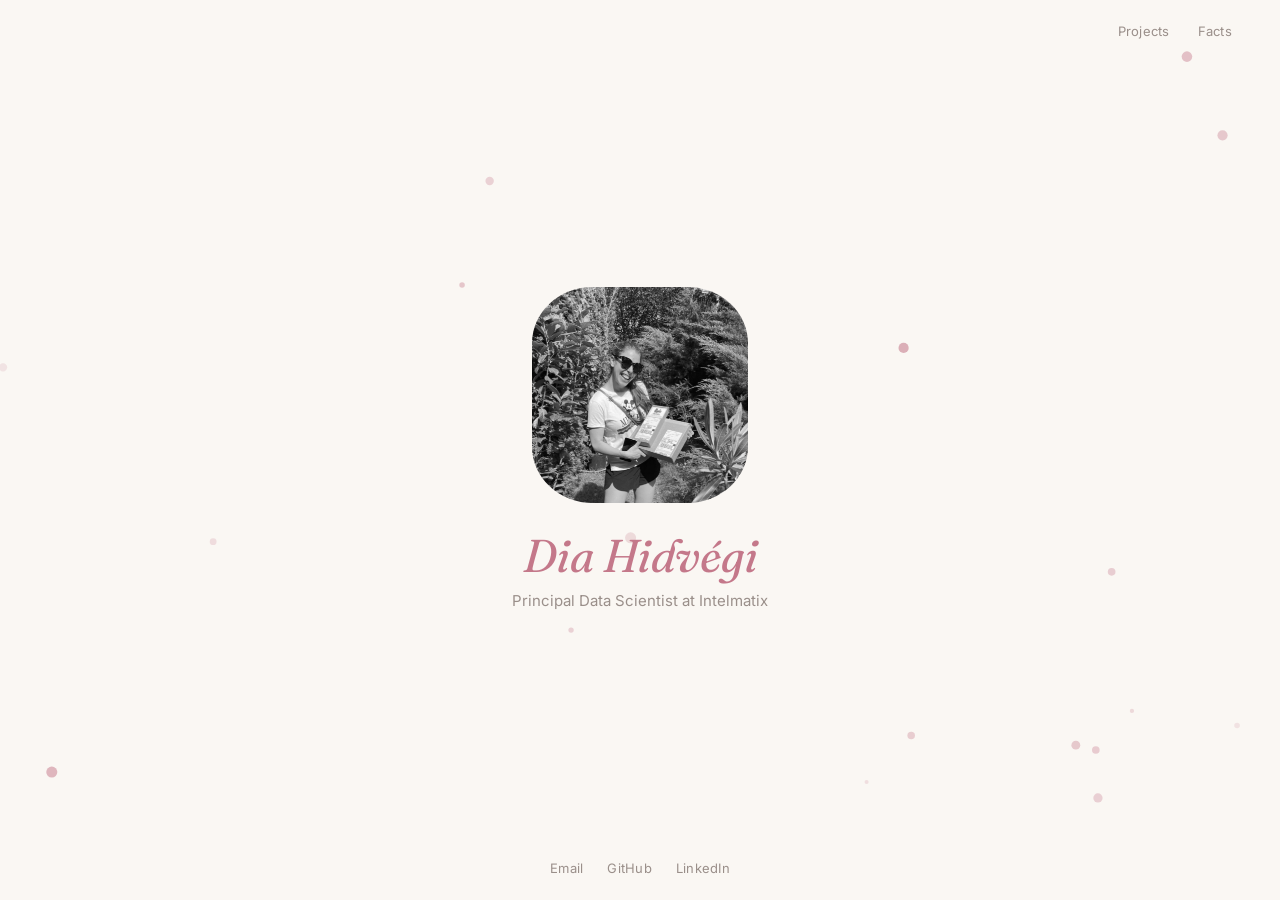
==== commit 16f5a633: "updated design" ====
--- a/index.html
+++ b/index.html
@@ -8,13 +8,13 @@
   <meta name="color-scheme" content="light dark">
   <link rel="preconnect" href="https://fonts.googleapis.com">
   <link rel="preconnect" href="https://fonts.gstatic.com" crossorigin>
-  <link href="https://fonts.googleapis.com/css2?family=IBM+Plex+Mono:wght@400;500&family=Inter:wght@400;500&display=swap" rel="stylesheet">
+  <link href="https://fonts.googleapis.com/css2?family=Fraunces:ital,opsz,wght@0,9..144,400;0,9..144,500;1,9..144,400&family=Inter:wght@400;500&display=swap" rel="stylesheet">
   <link rel="stylesheet" href="style.css">
   <link rel="icon" href="data:image/svg+xml,<svg xmlns='http://www.w3.org/2000/svg' viewBox='0 0 16 16'><circle cx='8' cy='8' r='6' fill='%23111'/></svg>">
 </head>
 <body>
+  <canvas class="drift" id="drift" aria-hidden="true"></canvas>
   <header class="top">
-    <a class="home" href="./" aria-current="page">Dia Hidvégi</a>
     <nav>
       <a href="projects.html">Projects</a>
       <a href="facts.html">Facts</a>
@@ -36,6 +36,41 @@
   </footer>
 
   <script>
+    // A few soft dots drift behind the card and ease away from the cursor.
+    (() => {
+      const cv = document.getElementById('drift'), ctx = cv.getContext('2d');
+      if (window.matchMedia('(prefers-reduced-motion: reduce)').matches) return;
+      let w, h, dots = [], mouse = { x: -1e4, y: -1e4 };
+      const color = () => getComputedStyle(cv).getPropertyValue('--accent').trim();
+      function size() {
+        const dpr = Math.min(devicePixelRatio || 1, 2);
+        w = innerWidth; h = innerHeight; cv.width = w * dpr; cv.height = h * dpr; ctx.setTransform(dpr, 0, 0, dpr, 0, 0);
+      }
+      function seed() {
+        dots = Array.from({ length: 18 }, () => ({
+          x: Math.random() * w, y: Math.random() * h, r: 2 + Math.random() * 4,
+          a: Math.random() * Math.PI * 2, s: 0.1 + Math.random() * 0.2, o: 0.25 + Math.random() * 0.35,
+        }));
+      }
+      addEventListener('resize', () => { size(); });
+      addEventListener('pointermove', e => { mouse = { x: e.clientX, y: e.clientY }; });
+      addEventListener('pointerleave', () => { mouse = { x: -1e4, y: -1e4 }; });
+      size(); seed();
+      (function frame(t) {
+        ctx.clearRect(0, 0, w, h); ctx.fillStyle = color();
+        for (const d of dots) {
+          d.a += (Math.random() - 0.5) * 0.08;
+          d.x += Math.cos(d.a) * d.s; d.y += Math.sin(d.a) * d.s - 0.05;
+          const dx = d.x - mouse.x, dy = d.y - mouse.y, dist = Math.hypot(dx, dy);
+          if (dist < 140) { d.x += dx / dist * (140 - dist) * 0.04; d.y += dy / dist * (140 - dist) * 0.04; }
+          if (d.x < -20) d.x = w + 20; if (d.x > w + 20) d.x = -20; if (d.y < -20) d.y = h + 20; if (d.y > h + 20) d.y = -20;
+          ctx.globalAlpha = d.o * (0.75 + 0.25 * Math.sin(t * 0.001 + d.a));
+          ctx.beginPath(); ctx.arc(d.x, d.y, d.r, 0, Math.PI * 2); ctx.fill();
+        }
+        requestAnimationFrame(frame);
+      })(0);
+    })();
+
     // Copy the email address to the clipboard and show a short confirmation in place of the label.
     document.querySelectorAll('.copy').forEach(btn => {
       const label = btn.textContent;
--- a/style.css
+++ b/style.css
@@ -1,17 +1,19 @@
 /* Dia Hidvégi — minimal three-page site */
 
 :root {
-  --bg: #ffffff;
-  --ink: #111111;
-  --muted: #8a8a8a;
-  --line: #e4e4e4;
-  --tile: #f4f4f4;
+  --bg: #faf7f3;
+  --ink: #2b2523;
+  --muted: #9a8f8a;
+  --line: #e9e2dc;
+  --tile: #f1ebe5;
+  --accent: #c4788a;
   --sans: "Inter", system-ui, -apple-system, "Segoe UI", Helvetica, Arial, sans-serif;
-  --mono: "IBM Plex Mono", ui-monospace, "SF Mono", Menlo, monospace;
+  --serif: "Fraunces", "Iowan Old Style", Georgia, serif;
+  --mono: var(--sans);
   --gutter: clamp(16px, 4vw, 48px);
 }
 @media (prefers-color-scheme: dark) {
-  :root { --bg: #0e0e0e; --ink: #f0f0f0; --muted: #7d7d7d; --line: #262626; --tile: #161616; }
+  :root { --bg: #171312; --ink: #f2ebe6; --muted: #8a7f7a; --line: #2d2624; --tile: #211c1a; --accent: #d98ea0; }
 }
 
 /* Cross-page fade (browsers that support cross-document view transitions) */
@@ -44,16 +46,25 @@
   justify-content: space-between;
   align-items: center;
   padding: 22px var(--gutter);
-  font-family: var(--mono);
-  font-size: 12px;
-  letter-spacing: 0.04em;
-}
-.top nav { display: flex; gap: 28px; }
+  font-size: 13px;
+  letter-spacing: 0.02em;
+}
+.top nav { display: flex; gap: 28px; margin-left: auto; }
 .top a { color: var(--muted); transition: color 0.15s; }
-.top a:hover, .top a[aria-current="page"] { color: var(--ink); }
-.top .home { color: var(--ink); }
+.top a:hover { color: var(--ink); }
+.top a[aria-current="page"] { color: var(--accent); }
+.top .home { color: var(--accent); font-family: var(--serif); font-style: italic; font-size: 18px; letter-spacing: 0; }
+.top .home:hover { color: var(--ink); }
 
 /* ---------- Home ---------- */
+
+.drift { position: fixed; inset: 0; width: 100%; height: 100%; z-index: 0; pointer-events: none; }
+.top, .hero, .foot { position: relative; z-index: 1; }
+
+@keyframes rise { from { opacity: 0; transform: translateY(10px); } to { opacity: 1; transform: none; } }
+.card > * { animation: rise 0.7s ease both; }
+.card h1 { animation-delay: 0.12s; }
+.card p { animation-delay: 0.24s; }
 
 .hero {
   display: grid;
@@ -66,7 +77,7 @@
   aspect-ratio: 1 / 1;
   object-fit: cover;
   object-position: 55% 30%;
-  border-radius: 6px;
+  border-radius: 28% / 26%;
   margin: 0 auto 28px;
   filter: grayscale(1);
   transition: filter 0.5s ease;
@@ -74,9 +85,13 @@
 .card img:hover { filter: grayscale(0); }
 .card h1 {
   margin: 0 0 8px;
-  font-size: clamp(22px, 3vw, 30px);
-  font-weight: 500;
+  font-family: var(--serif);
+  font-style: italic;
+  font-size: clamp(32px, 4.2vw, 46px);
+  font-weight: 400;
   letter-spacing: -0.01em;
+  line-height: 1.1;
+  color: var(--accent);
 }
 .card p { margin: 0; color: var(--muted); font-size: 15px; }
 
@@ -85,9 +100,8 @@
   justify-content: center;
   gap: 24px;
   padding: 22px var(--gutter);
-  font-family: var(--mono);
-  font-size: 12px;
-  letter-spacing: 0.04em;
+  font-size: 13px;
+  letter-spacing: 0.02em;
 }
 .foot a, .foot .copy { color: var(--muted); }
 .foot a:hover, .foot .copy:hover { color: var(--ink); }
@@ -96,7 +110,7 @@
   font: inherit; letter-spacing: inherit; cursor: pointer;
   transition: color 0.15s;
 }
-.foot .copy.done { color: var(--ink); }
+.foot .copy.done { color: var(--accent); }
 
 /* ---------- Projects grid ---------- */
 
@@ -111,7 +125,7 @@
   position: relative;
   aspect-ratio: 1 / 1;
   background: var(--tile);
-  border-radius: 6px;
+  border-radius: 18px;
   overflow: hidden;
   cursor: pointer;
   border: 0;
@@ -122,17 +136,18 @@
   transition: transform 0.25s ease;
 }
 .tile:hover, .tile:focus-visible { transform: translateY(-2px); outline: none; }
-.tile:focus-visible { box-shadow: 0 0 0 2px var(--ink); }
+.tile:focus-visible { box-shadow: 0 0 0 2px var(--accent); }
 .tile canvas, .tile img { position: absolute; inset: 0; width: 100%; height: 100%; }
 .tile img { object-fit: cover; filter: grayscale(1) contrast(1.05); transition: filter 0.4s; }
 .tile:hover img { filter: grayscale(0); }
 .tile .label {
   position: absolute;
   left: 12px; right: 12px; bottom: 10px;
-  font-family: var(--mono);
-  font-size: 11.5px;
-  letter-spacing: 0.03em;
-  line-height: 1.35;
+  font-family: var(--serif);
+  font-style: italic;
+  font-size: 13px;
+  letter-spacing: 0;
+  line-height: 1.3;
   color: var(--ink);
   opacity: 0;
   transform: translateY(4px);
@@ -150,7 +165,7 @@
   margin: auto;
   padding: 0;
   border: 1px solid var(--line);
-  border-radius: 10px;
+  border-radius: 22px;
   background: var(--bg);
   color: var(--ink);
 }
@@ -164,15 +179,15 @@
   font-size: 22px; line-height: 1; cursor: pointer; font-family: var(--sans);
 }
 dialog.detail .close:hover { color: var(--ink); background: var(--tile); }
-dialog.detail h2 { margin: 0 0 6px; font-size: 22px; font-weight: 500; letter-spacing: -0.01em; line-height: 1.25; padding-right: 32px; }
-dialog.detail .meta { margin: 0 0 24px; font-family: var(--mono); font-size: 12px; color: var(--muted); letter-spacing: 0.02em; }
+dialog.detail h2 { margin: 0 0 8px; font-family: var(--serif); font-size: 26px; font-weight: 400; letter-spacing: -0.01em; line-height: 1.2; padding-right: 32px; }
+dialog.detail .meta { margin: 0 0 24px; font-size: 12.5px; color: var(--muted); letter-spacing: 0.01em; }
 dialog.detail p { margin: 0 0 14px; font-size: 14.5px; line-height: 1.65; }
-dialog.detail p a { text-decoration: underline; text-underline-offset: 3px; }
+dialog.detail p a { text-decoration: underline; text-underline-offset: 3px; text-decoration-color: var(--accent); }
 dialog.detail .figs { display: grid; grid-template-columns: repeat(auto-fit, minmax(0, 1fr)); gap: 12px; margin: 22px 0; }
 dialog.detail .figs img { border-radius: 4px; background: #fff; }
-dialog.detail .links { display: flex; flex-wrap: wrap; gap: 6px 18px; margin-top: 22px; font-family: var(--mono); font-size: 12px; }
+dialog.detail .links { display: flex; flex-wrap: wrap; gap: 6px 18px; margin-top: 22px; font-size: 12.5px; }
 dialog.detail .links span { color: var(--muted); }
-dialog.detail .links a { text-decoration: underline; text-underline-offset: 3px; }
+dialog.detail .links a { text-decoration: underline; text-underline-offset: 3px; text-decoration-color: var(--accent); }
 @media (max-width: 600px) { dialog.detail .inner { padding: 28px 22px 30px; } }
 
 /* ---------- Facts ---------- */
@@ -186,7 +201,7 @@
 }
 .fact {
   background: var(--tile);
-  border-radius: 6px;
+  border-radius: 18px;
   padding: 36px 26px 30px;
   min-height: 220px;
   display: flex;
@@ -194,15 +209,17 @@
   justify-content: space-between;
 }
 .fact .n {
-  font-size: clamp(48px, 7vw, 72px);
-  font-weight: 500;
-  letter-spacing: -0.03em;
+  font-family: var(--serif);
+  font-size: clamp(52px, 7.5vw, 80px);
+  font-weight: 400;
+  letter-spacing: -0.02em;
   line-height: 1;
   font-variant-numeric: tabular-nums;
 }
-.fact .n small { font-size: 0.4em; font-weight: 400; color: var(--muted); margin-left: 6px; letter-spacing: 0; }
+.fact .n small { font-size: 0.36em; font-style: italic; color: var(--accent); margin-left: 6px; letter-spacing: 0; }
 .fact p { margin: 18px 0 0; color: var(--muted); font-size: 13.5px; line-height: 1.5; }
 
 @media (prefers-reduced-motion: reduce) {
   .tile, .tile img, .tile .label, .card img { transition: none; }
-}
+  .card > * { animation: none; }
+}
